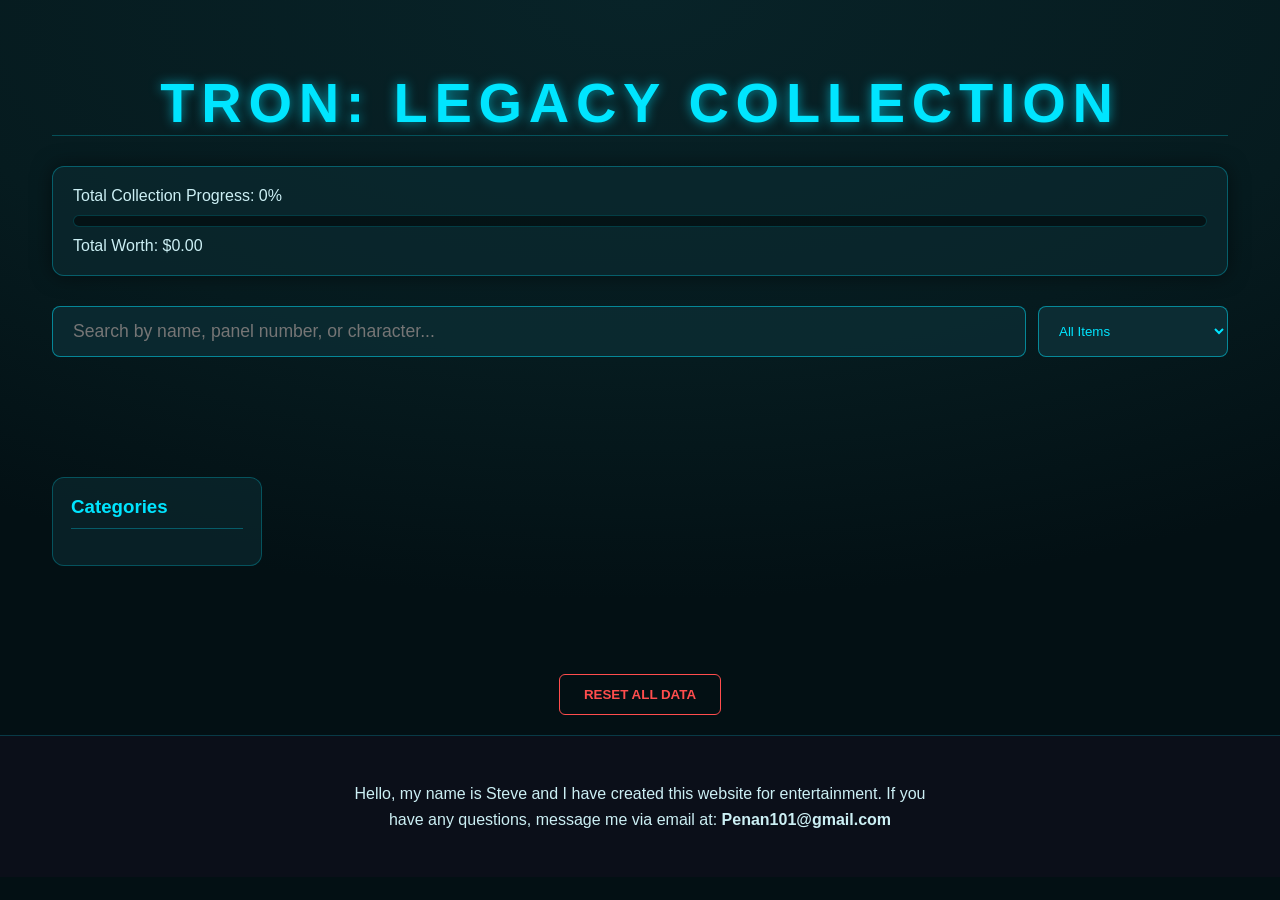
==== index.html @ 798d1ece "Add images folder" ====
<!DOCTYPE html>
<html lang="en">
<head>
  <meta charset="UTF-8" />
  <meta name="viewport" content="width=device-width, initial-scale=1"/>
  <title>TRON: Legacy Collection Tracker</title>
  <link rel="icon" type="image/x-icon" href="disc-logo.jpg">
  <link rel="stylesheet" href="Tron_website.css">
</head>
<body>

  <header class="wrap">
    <h1 class="title">TRON: LEGACY COLLECTION</h1>
    
    <div class="overall-progress-container">
      <div class="progress-label">Total Collection Progress: <span id="total-percent">0%</span></div>
      <div class="progress-bar-bg">
        <div id="progress-bar-fill" class="progress-bar-fill"></div>
      </div>
      <div class="worth-label">Total Worth: <span id="total-worth">$0.00</span></div>
    </div>

    <div class="search-container">
      <input type="text" id="collectionSearch" placeholder="Search by name, panel number, or character..." onkeyup="filterCollection()">
      <select id="statusFilter" onchange="filterCollection()">
        <option value="all">All Items</option>
        <option value="owned">✅ Owned Only</option>
        <option value="favorites">⭐ Favorites Only</option>
        <option value="wishlist">🎁 Wishlist Only</option>
      </select>
    </div>
  </header>

  <div class="main-container wrap">
    <nav class="sidebar">
      <h3>Categories</h3>
      <ul id="category-list"></ul>
    </nav>

    <main class="content">
      <div id="collection-grid" class="grid"></div>
    </main>
  </div>

  <button id="backToTop" class="back-to-top" title="Back to Top">↑</button>
  <button id="resetCollected" class="reset-btn">Reset All Data</button>

  <footer>
    <p>Hello, my name is Steve and I have created this website for entertainment. If you have any questions, message me via email at: <strong>Penan101@gmail.com</strong></p>
  </footer>

  <script src="Tron_website.js"></script>
</body>
</html>
---- Tron_website.css ----
:root {
  --bg: #061b1f;
  --panel: #0c2c33;
  --accent: #00e5ff;
  --text: #cceff4;
  --success: #39ff14;
  --danger: #ff4d4d;
}

* { 
  box-sizing: border-box; 
}

body {
  margin: 0;
  min-height: 100vh;
  background: radial-gradient(1200px 600px at 50% 0%, #082328 0%, var(--bg) 60%, #031014 100%);
  color: var(--text);
  font-family: "Segoe UI", sans-serif;
  scroll-behavior: smooth;
}

.wrap { 
  width: 95%; 
  max-width: 1400px; 
  margin: 0 auto; 
  padding: 32px 20px 48px; 
}

/* Header & Title */
.title {
  text-align: center;
  letter-spacing: 0.12em;
  text-transform: uppercase;
  font-size: clamp(28px, 6vw, 56px);
  color: var(--accent);
  text-shadow: 0 0 12px rgba(0, 229, 255, 0.6);
  border-bottom: 1px solid rgba(0, 229, 255, 0.25);
  animation: blink 3s infinite;
  margin-bottom: 30px;
}

@keyframes blink { 
  0%, 100% { opacity: 1; } 
  50% { opacity: 0.4; } 
}

/* Progress Bar */
.overall-progress-container {
  background: rgba(12, 44, 51, 0.6);
  border: 1px solid rgba(0, 229, 255, 0.3);
  border-radius: 12px;
  padding: 20px;
  margin-bottom: 30px;
  box-shadow: 0 0 20px rgba(0, 0, 0, 0.5);
}

.progress-bar-bg {
  width: 100%; 
  height: 12px;
  background: rgba(0, 0, 0, 0.5);
  border-radius: 6px;
  overflow: hidden;
  border: 1px solid rgba(0, 229, 255, 0.2);
  margin: 10px 0;
}

.progress-bar-fill {
  width: 0%; 
  height: 100%;
  background: linear-gradient(90deg, #0072ff, var(--accent));
  box-shadow: 0 0 15px var(--accent);
  transition: width 0.8s ease;
}

/* Search Bar */
.search-container {
  display: flex;
  gap: 12px;
  margin: 30px 0 40px;
  width: 100%;
}

.search-container input {
  flex: 1;
  padding: 14px 20px;
  background: rgba(12, 44, 51, 0.85);
  border: 1px solid rgba(0, 229, 255, 0.5);
  border-radius: 8px;
  color: var(--text);
  font-size: 1.1rem;
}

.search-container input:focus {
  outline: none;
  border-color: var(--accent);
  box-shadow: 0 0 15px rgba(0, 229, 255, 0.4);
}

.search-container select {
  padding: 14px 16px;
  background: #0c2c33;
  border: 1px solid rgba(0, 229, 255, 0.5);
  color: var(--accent);
  border-radius: 8px;
  cursor: pointer;
  min-width: 190px;
}

/* Main Layout */
.main-container {
  display: flex;
  gap: 25px;
}

.sidebar {
  width: 210px;
  flex-shrink: 0;
  background: rgba(12, 44, 51, 0.6);
  border: 1px solid rgba(0, 229, 255, 0.25);
  border-radius: 12px;
  padding: 18px;
  height: fit-content;
  position: sticky;
  top: 20px;
  align-self: start;
}

.sidebar h3 {
  margin-top: 0;
  color: var(--accent);
  border-bottom: 1px solid rgba(0, 229, 255, 0.3);
  padding-bottom: 10px;
}

.sidebar ul {
  list-style: none;
  padding: 0;
  margin: 0;
}

.sidebar li {
  padding: 10px 12px;
  margin: 4px 0;
  border-radius: 6px;
  cursor: pointer;
  transition: all 0.2s;
}

.sidebar li:hover,
.sidebar li.active {
  background: var(--accent);
  color: #000;
  font-weight: bold;
  box-shadow: 0 0 10px var(--accent);
}

.content {
  flex: 1;
}

/* Grid & Cards */
.grid { 
  display: grid; 
  grid-template-columns: repeat(auto-fill, minmax(280px, 1fr)); 
  gap: 20px; 
}

.card {
  background: var(--panel);
  border: 1px solid rgba(0, 229, 255, 0.28);
  border-radius: 12px;
  overflow: hidden;
  transition: transform 0.2s, border-color 0.3s;
  display: flex; 
  flex-direction: column; 
  align-items: center;
  padding-bottom: 15px;
}

.card:hover {
  transform: translateY(-5px);
  border-color: var(--accent);
}

.card.is-collected {
  border-color: var(--success);
  box-shadow: inset 0 0 15px rgba(57, 255, 20, 0.1), 0 0 10px rgba(57, 255, 20, 0.2);
}

/* Image Container Context */
.image-container {
  position: relative;
  width: 100%;
}

.card img { 
  width: 100%; 
  aspect-ratio: 16/9; 
  object-fit: cover; 
  cursor: pointer; 
}

.panel-title {
  margin: 15px 0 5px;
  font-weight: bold;
  text-align: center;
  padding: 0 10px;
}

.panel-title.collected::after {
  content: " ✔"; 
  color: var(--success); 
}

/* Favorites Star Layout Placement */
.fav-star {
  position: absolute;
  top: 10px;
  right: 10px;
  font-size: 24px;
  color: rgba(255, 255, 255, 0.3);
  cursor: pointer;
  text-shadow: 0 0 5px rgba(0, 0, 0, 0.8);
  transition: all 0.2s ease;
  z-index: 5;
  user-select: none;
}

.fav-star:hover {
  transform: scale(1.2);
  color: #ffdf00;
}

.fav-star.is-favorite {
  color: #ffdf00;
  text-shadow: 0 0 8px #ffdf00, 0 0 15px rgba(255, 223, 0, 0.6);
}

/* Wishlist Icon Layout Placement */
.wish-icon {
  position: absolute;
  top: 10px;
  left: 10px;
  font-size: 22px;
  color: rgba(255, 255, 255, 0.3);
  cursor: pointer;
  text-shadow: 0 0 5px rgba(0, 0, 0, 0.8);
  transition: all 0.2s ease;
  z-index: 5;
  user-select: none;
}

.wish-icon:hover {
  transform: scale(1.2);
  color: var(--accent);
}

.wish-icon.is-wishlist {
  color: var(--accent);
  text-shadow: 0 0 8px var(--accent), 0 0 15px rgba(0, 229, 255, 0.6);
}

/* Inside Card Dynamic Input Form Groupings */
.card-controls {
  display: flex;
  flex-direction: column;
  width: 85%;
  gap: 8px;
  margin-top: 8px;
}

.source-select, .grading-select, .price-input {
  width: 100%;
  padding: 8px;
  border-radius: 4px;
  font-size: 14px;
  background: #052126; 
  color: var(--accent);
  border: 1px solid rgba(0, 229, 255, 0.3);
  outline: none;
  transition: all 0.3s ease;
}

.price-input {
  background: #000;
  color: #fff;
}

.source-select:focus, .grading-select:focus, .price-input:focus {
  border-color: var(--accent);
  box-shadow: 0 0 8px rgba(0, 229, 255, 0.4);
}

.grading-select option {
  background-color: #0c2c33;
  color: #fff;
}

/* Back To Top Layout Container Rules */
.back-to-top {
  position: fixed;
  top: 50%;
  right: 30px;
  transform: translateY(-50%);
  width: 55px;
  height: 55px;
  background: var(--accent);
  color: #000;
  border: none;
  border-radius: 50%;
  font-size: 28px;
  font-weight: bold;
  cursor: pointer;
  box-shadow: 0 0 20px rgba(0, 229, 255, 0.6);
  opacity: 0;
  visibility: hidden;
  z-index: 1000;
  display: flex;
  align-items: center;
  justify-content: center;
  transition: right 0.4s ease, opacity 0.3s ease, visibility 0.3s ease, transform 0.2s ease;
}

.back-to-top.show {
  opacity: 1;
  visibility: visible;
}

.back-to-top:hover {
  background: #00f0ff;
  transform: translateY(-50%) scale(1.1);
  box-shadow: 0 0 25px rgba(0, 229, 255, 0.8);
}

/* Global Reset Controls Trigger */
.reset-btn {
  display: block; 
  margin: 60px auto 20px; 
  padding: 12px 24px;
  color: var(--danger); 
  border: 1px solid var(--danger); 
  background: transparent; 
  cursor: pointer;
  border-radius: 6px;
  text-transform: uppercase;
  font-weight: bold;
}

.reset-btn:hover {
  background: var(--danger);
  color: #fff;
  box-shadow: 0 0 15px var(--danger);
}

/* Footer Wrapper Alignment Rules */
footer {
  width: 100%;
  padding: 40px 20px;
  background-color: #0b0f19;
  border-top: 1px solid rgba(0, 229, 255, 0.2);
  display: flex;
  flex-direction: column;
  align-items: center;
  justify-content: center;
  text-align: center;
}

footer p {
  margin: 5px 0;
  max-width: 600px;
  line-height: 1.6;
}

/* Media Breakpoint Adaptation Configuration Rules */
@media (max-width: 900px) {
  .main-container { 
    flex-direction: column; 
  }
  .sidebar { 
    width: 100%; 
    position: static; 
  }
  
  .back-to-top {
    top: auto;
    bottom: 20px;
    right: -70px;
    width: 44px;
    height: 44px;
    font-size: 20px;
    transform: none;
  }

  .back-to-top.show {
    right: 20px;
    transform: none;
  }
  
  .back-to-top:hover {
    transform: scale(1.1);
  }
}
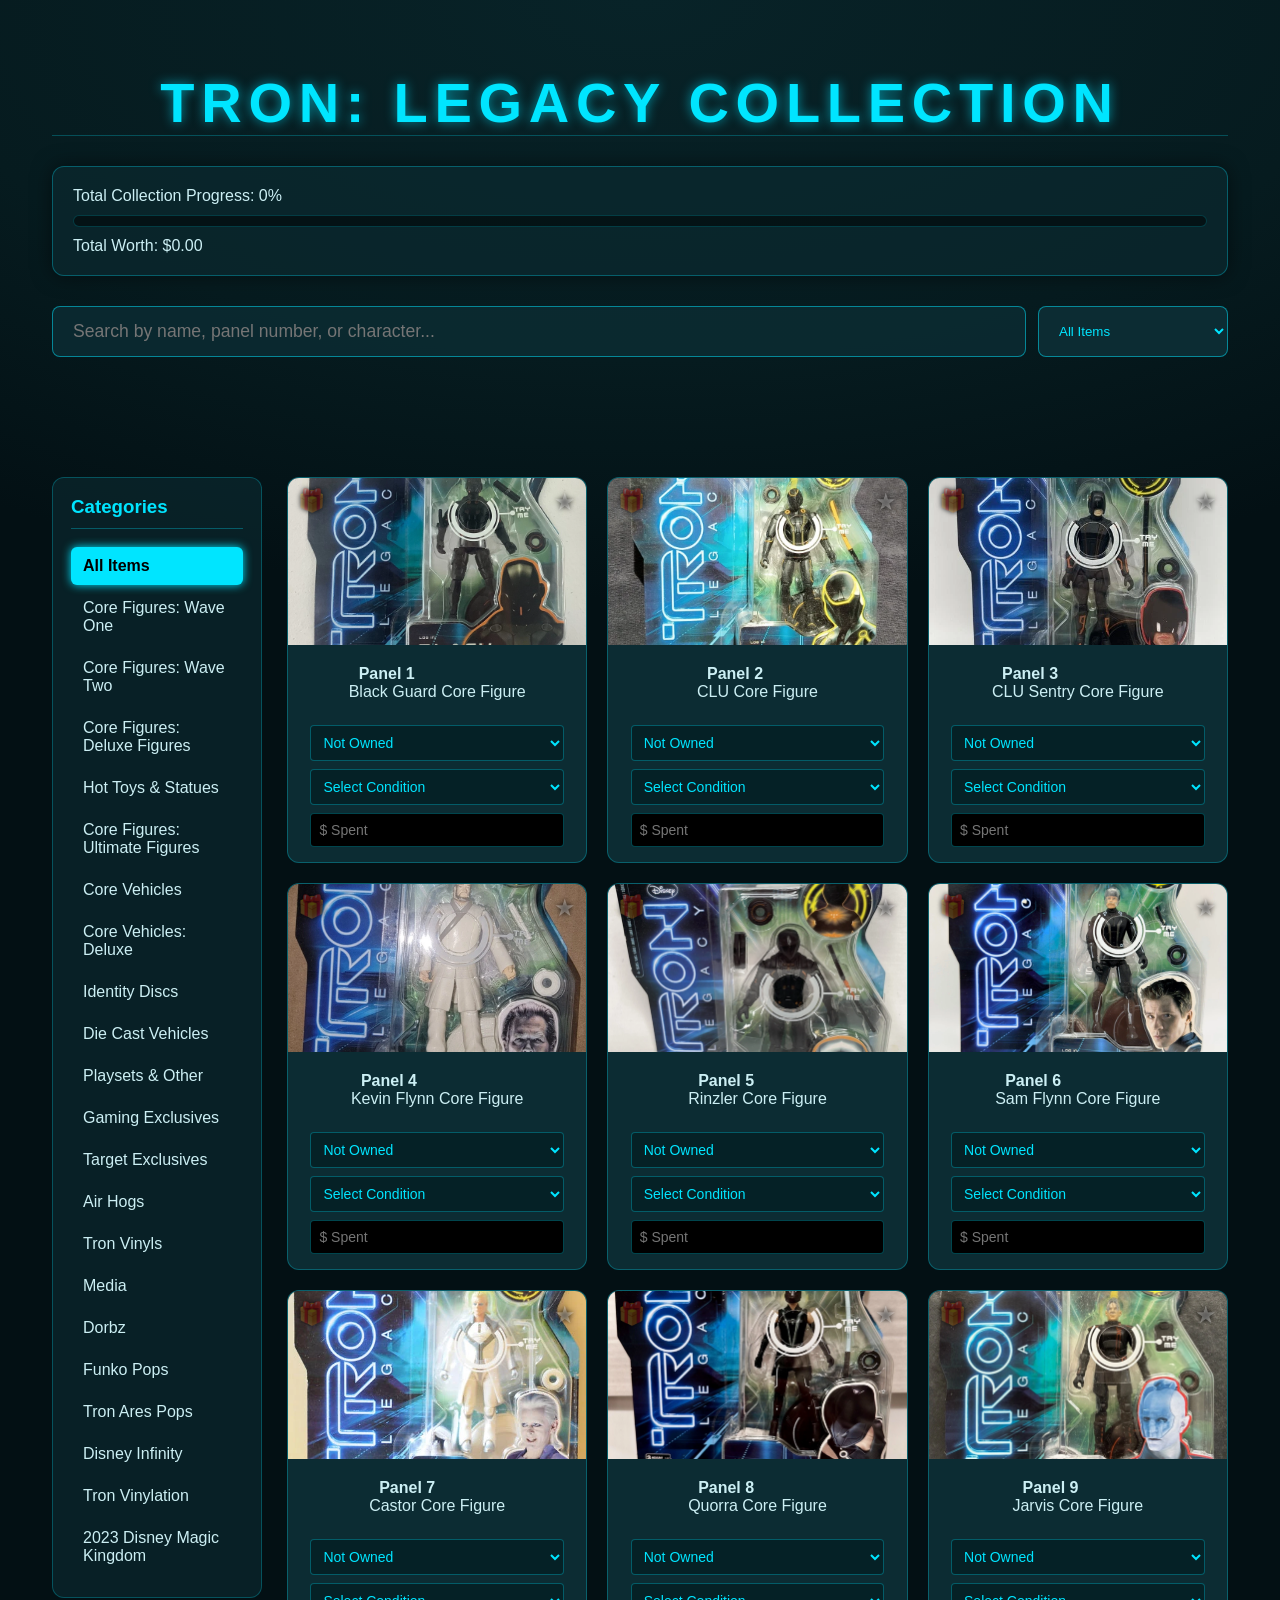
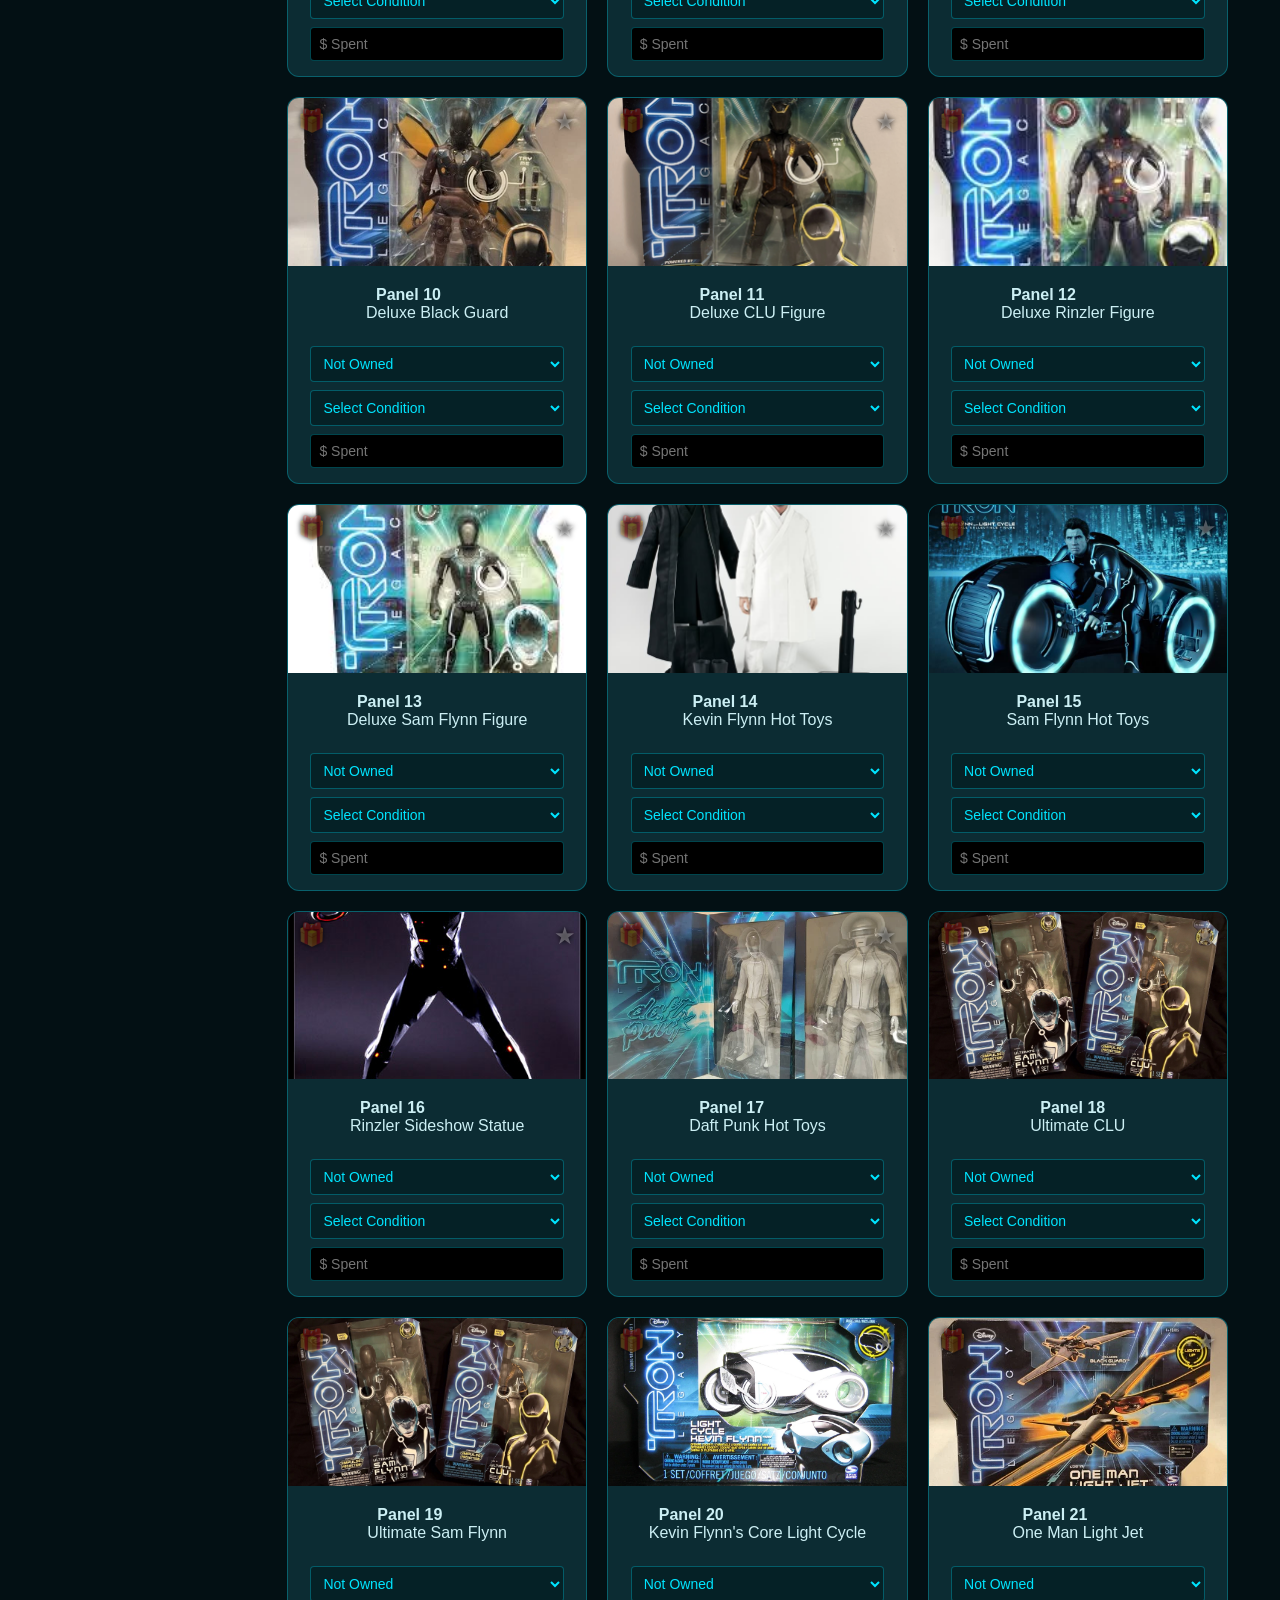
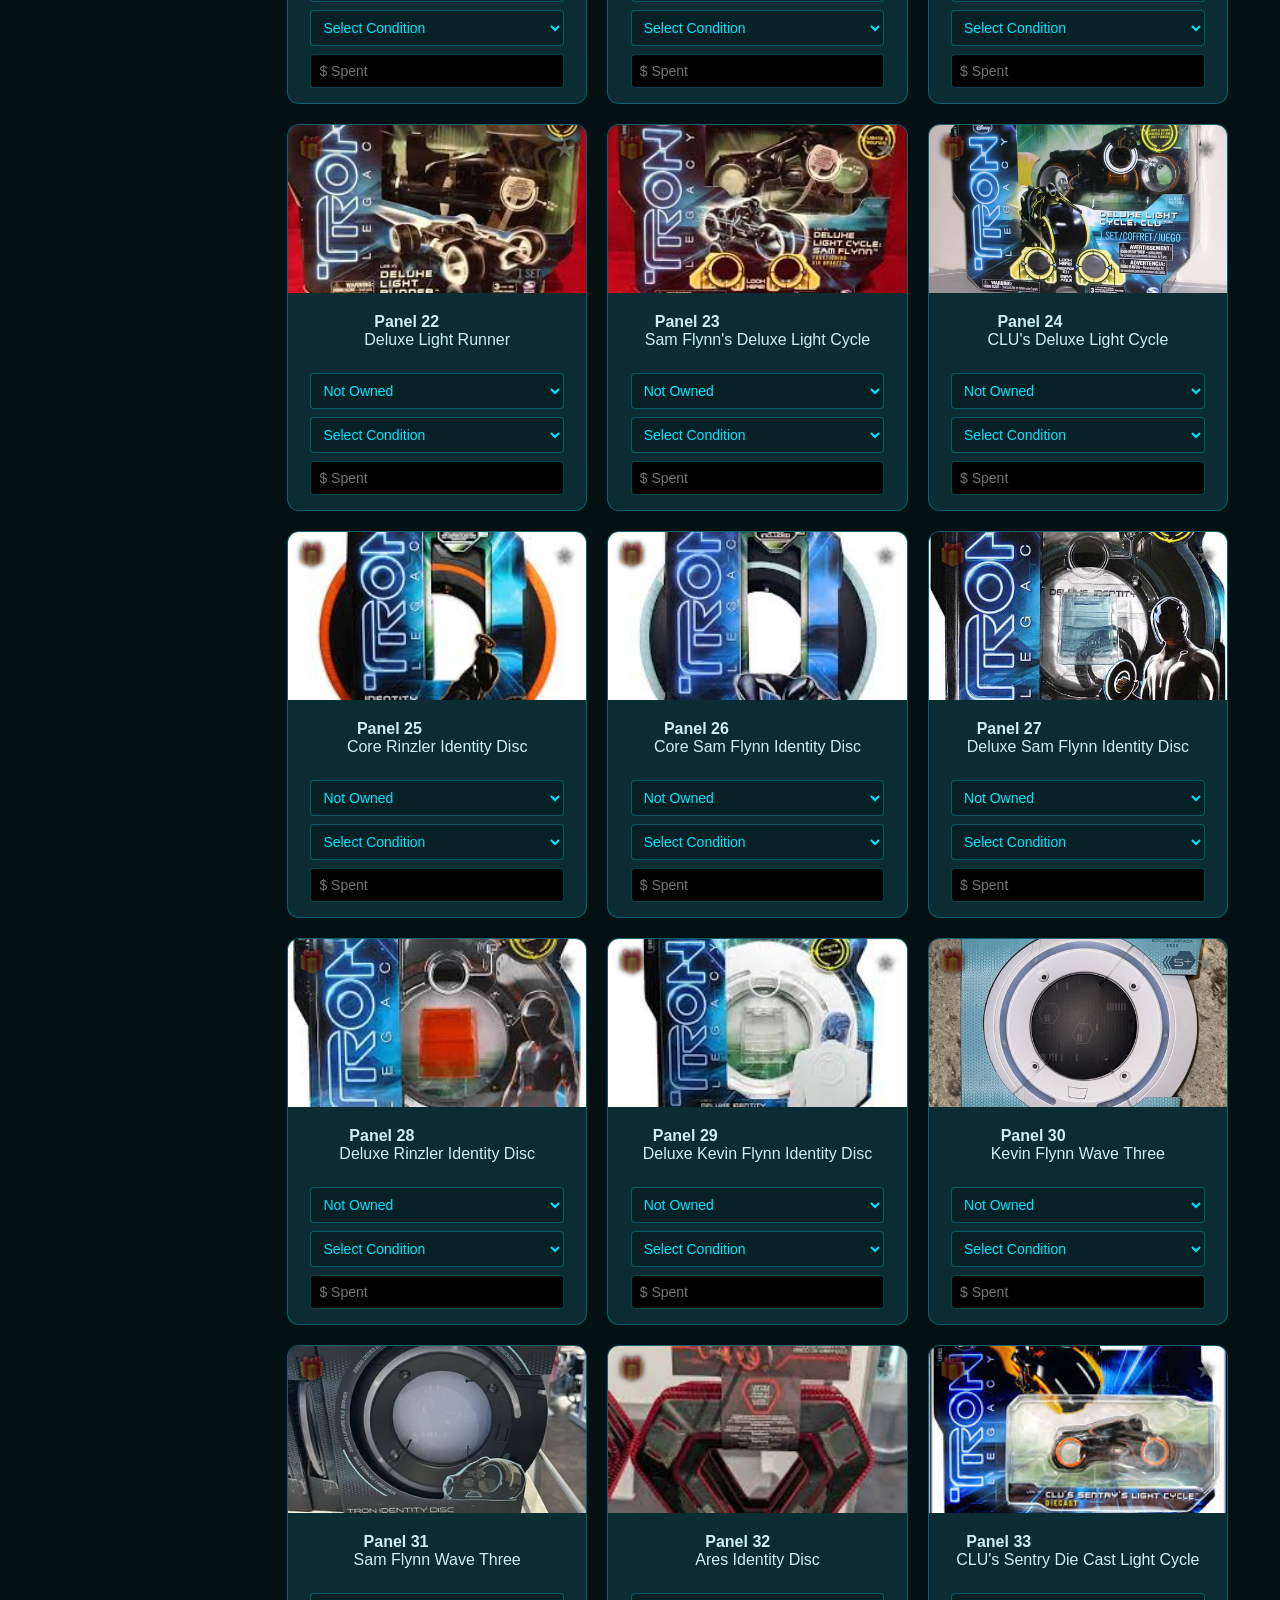
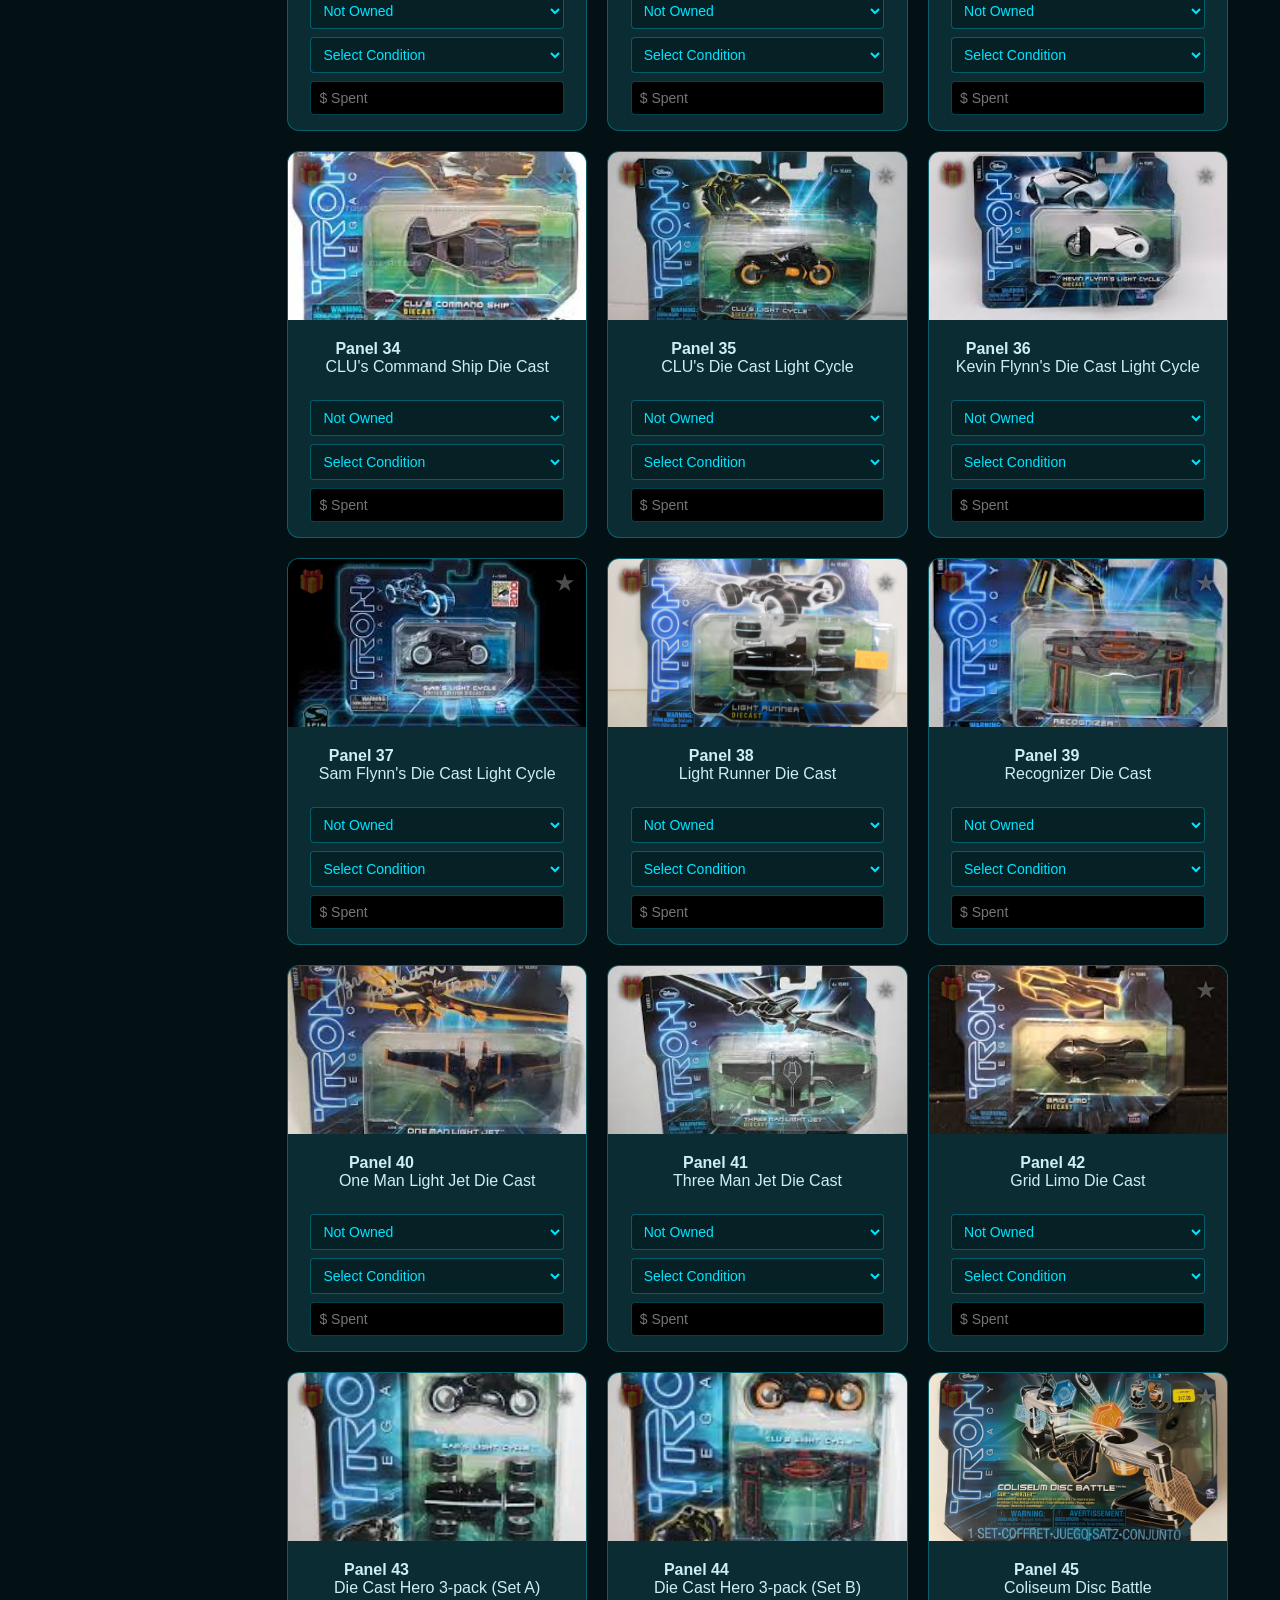
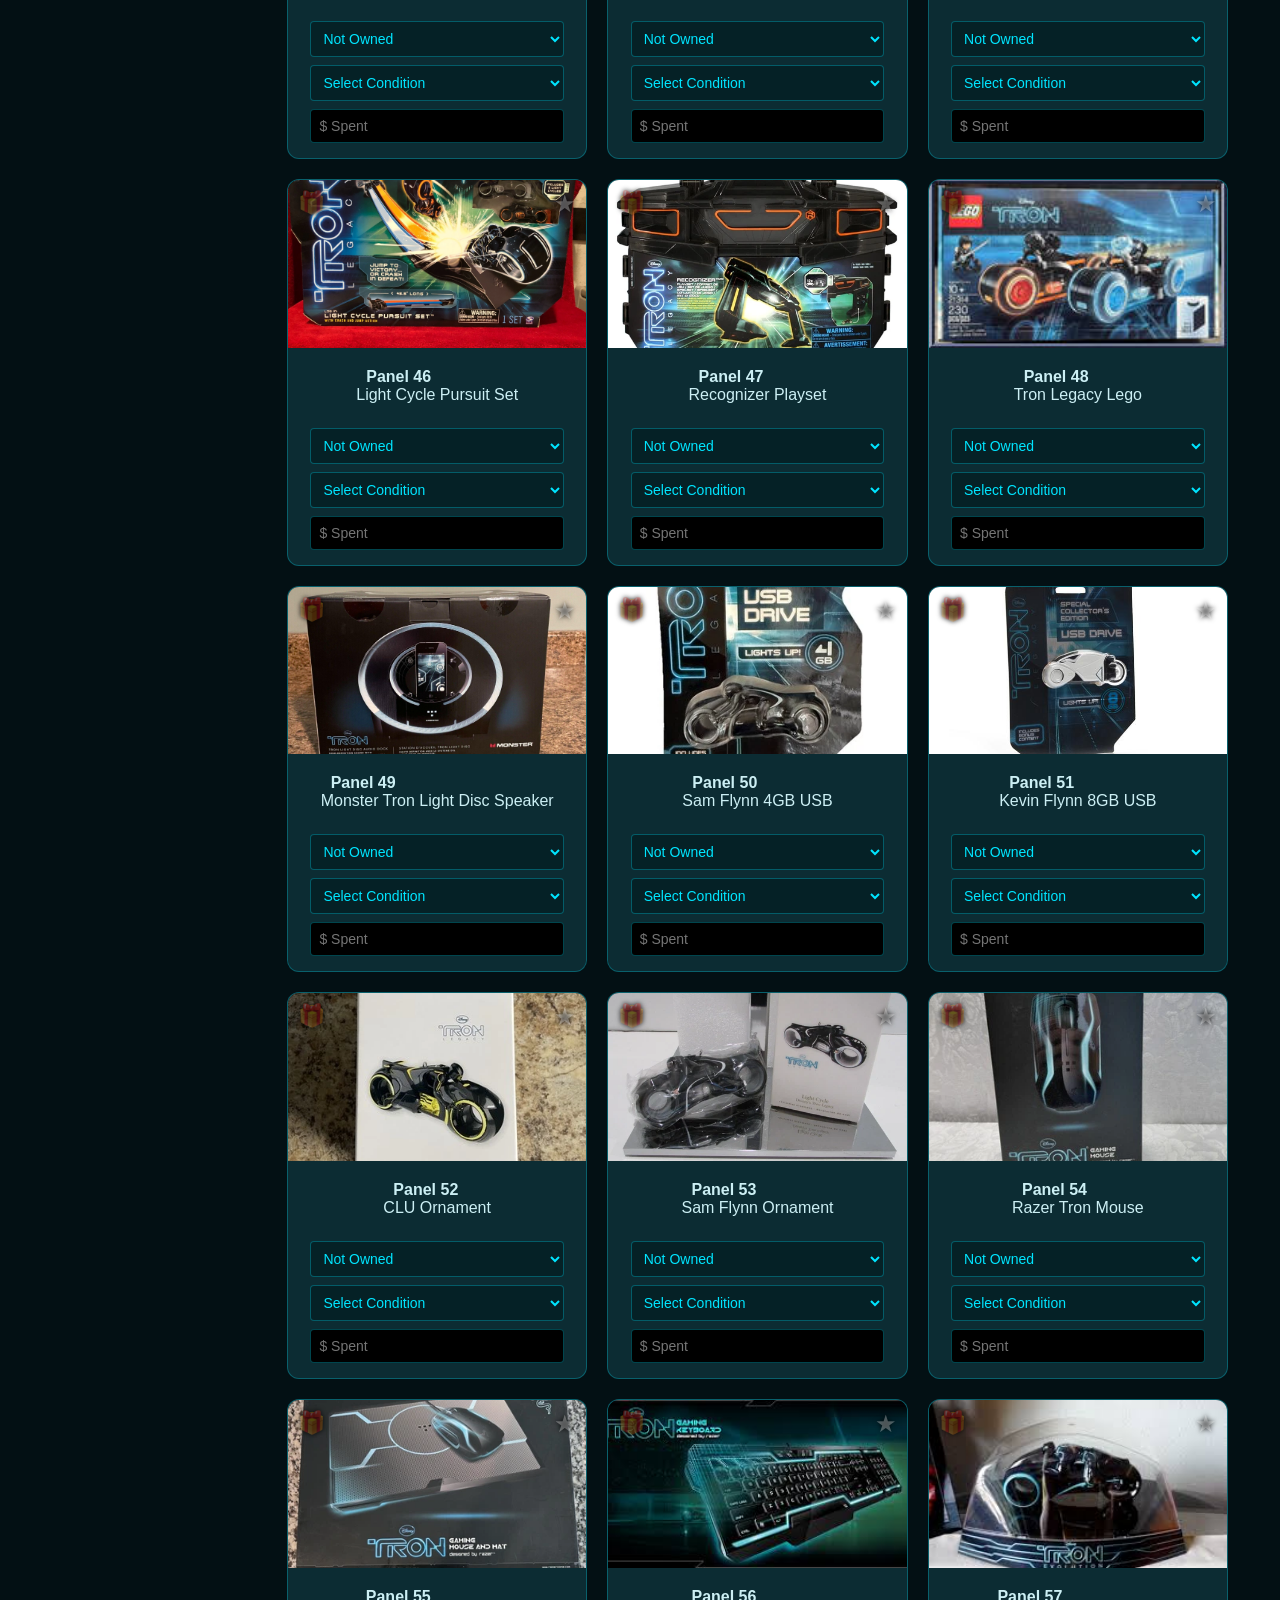
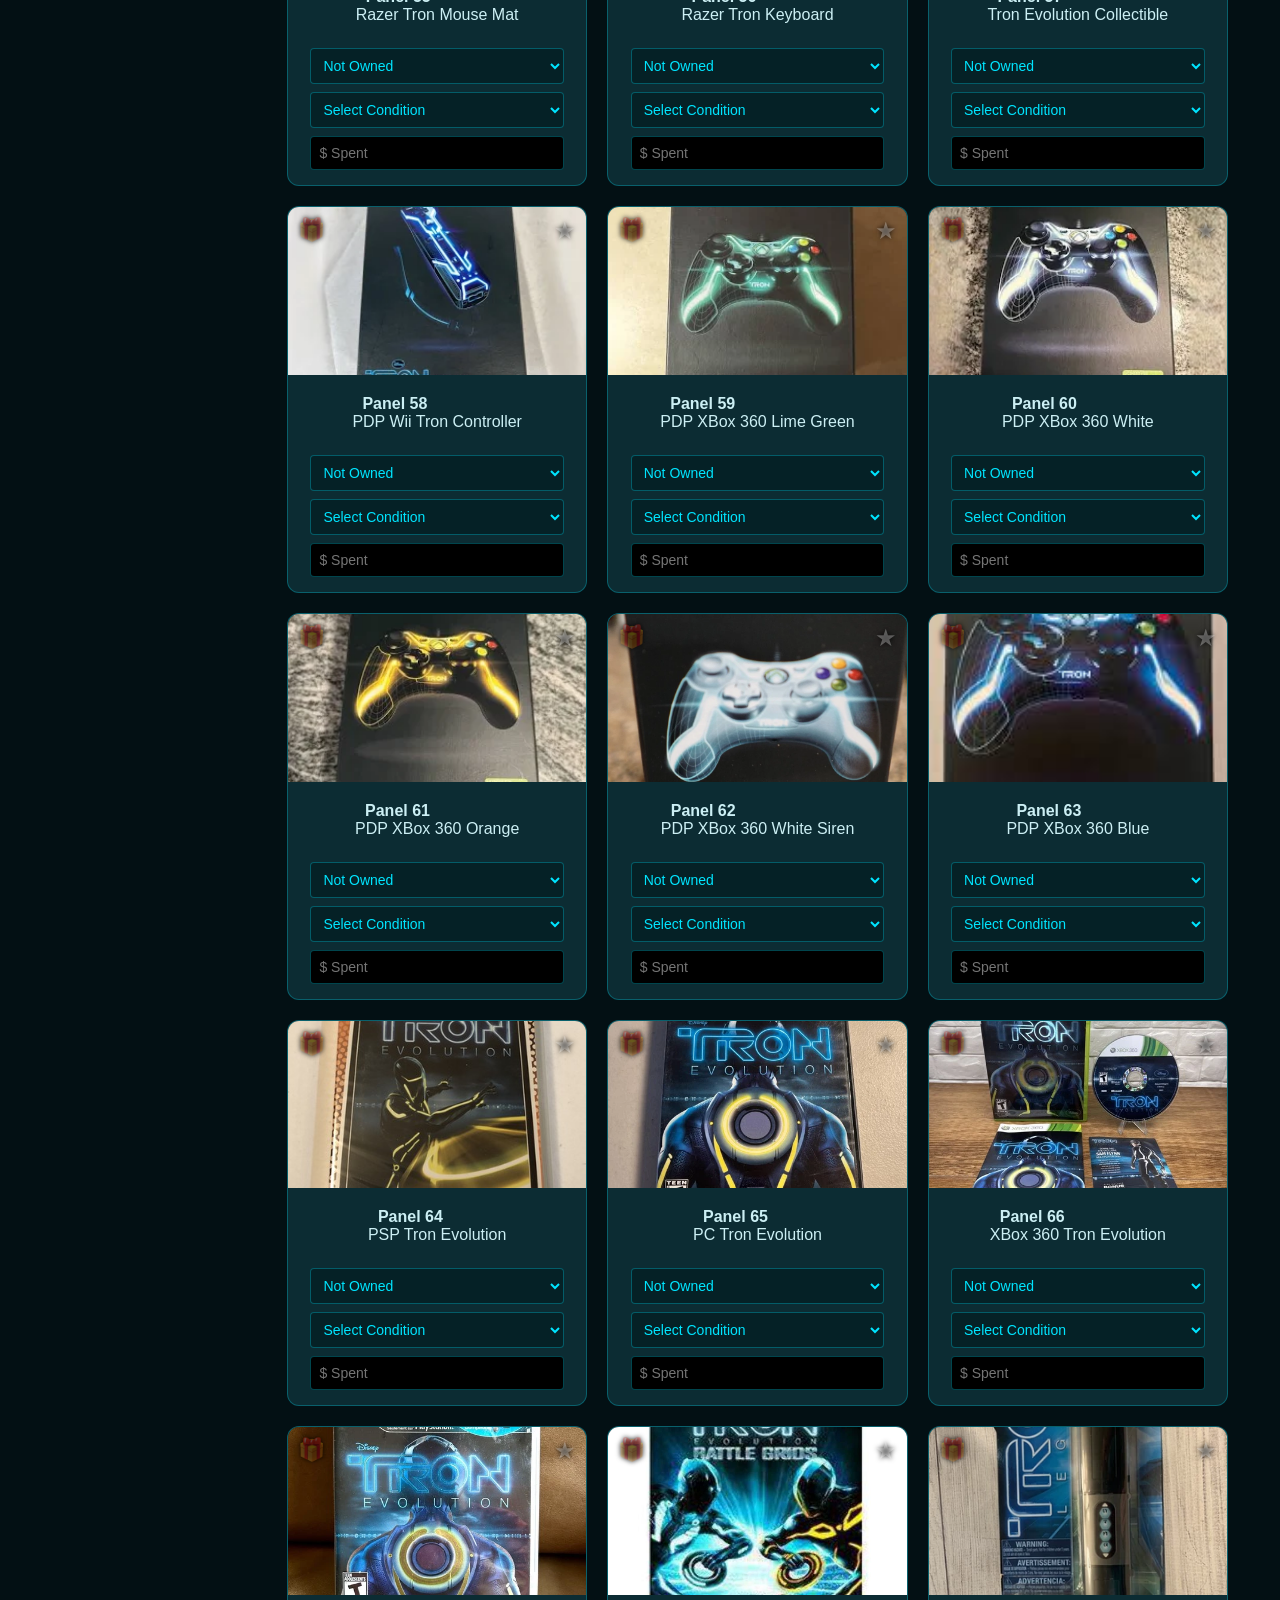
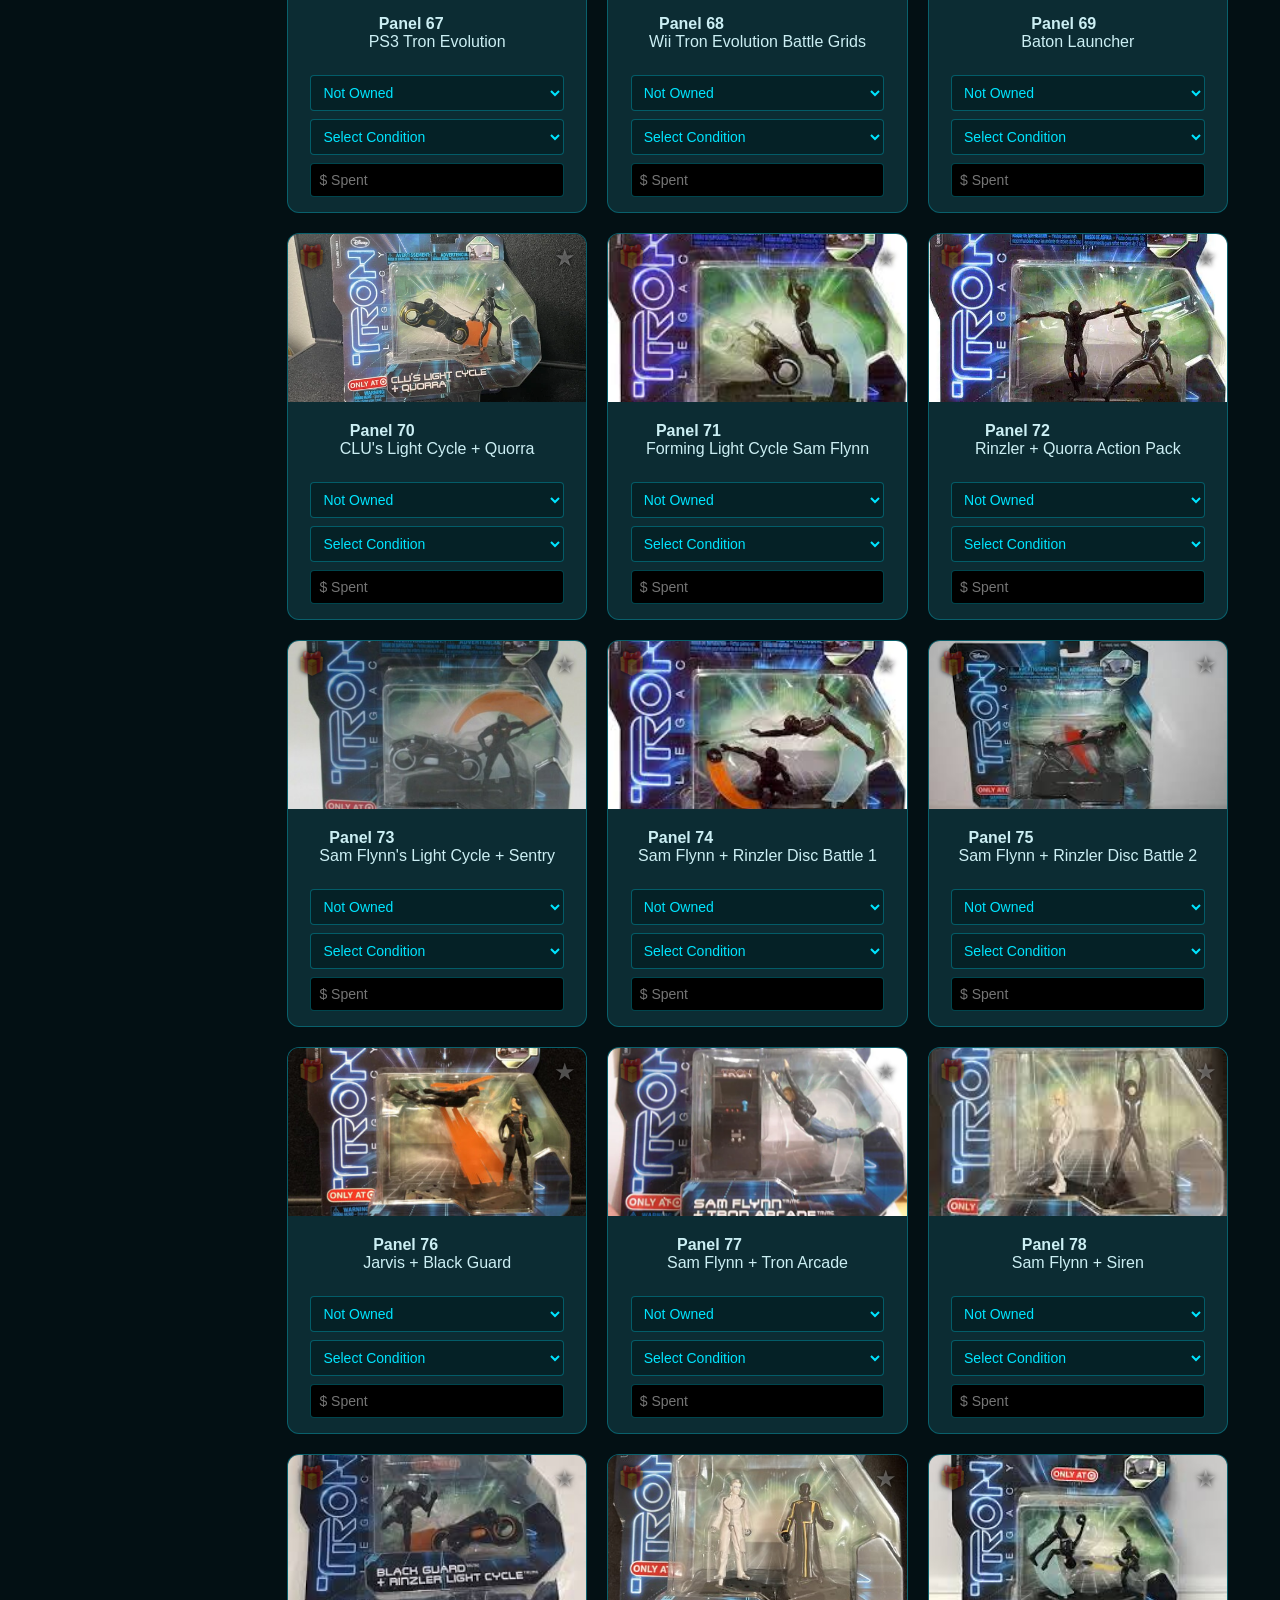
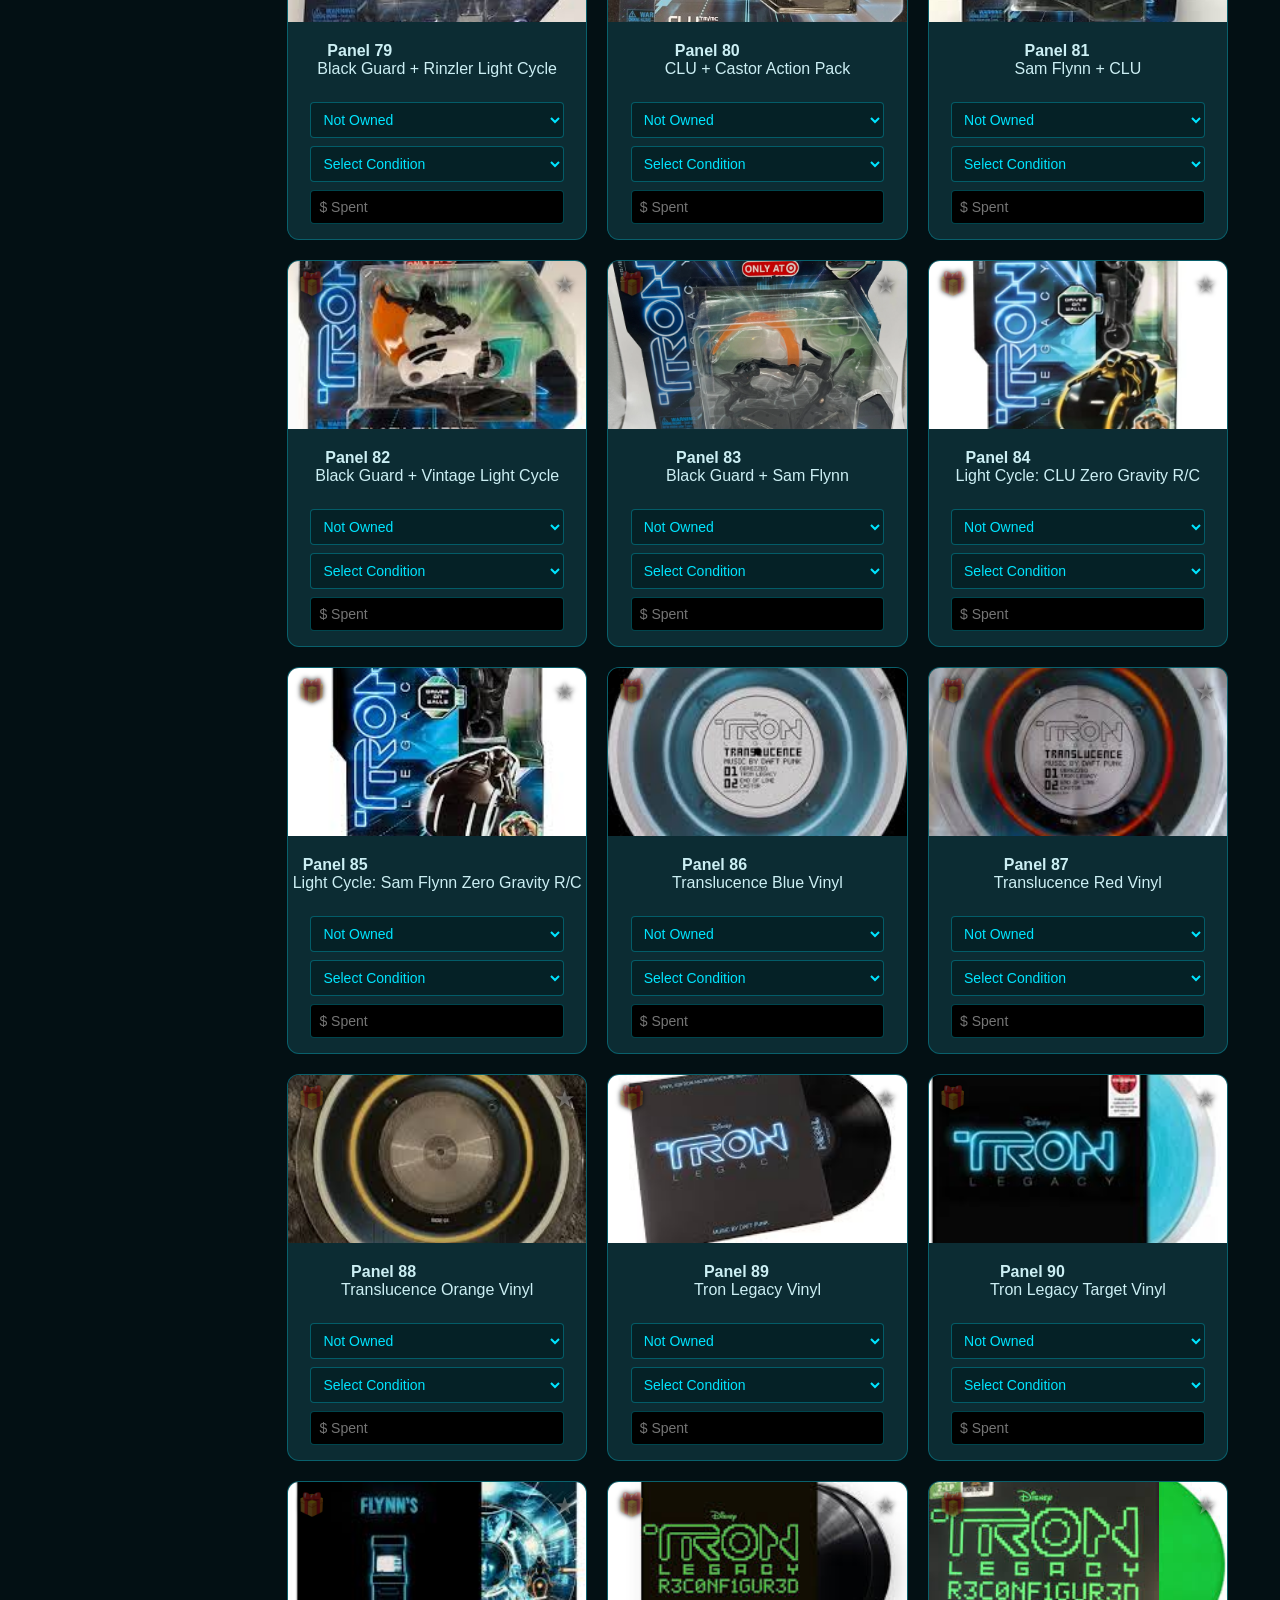
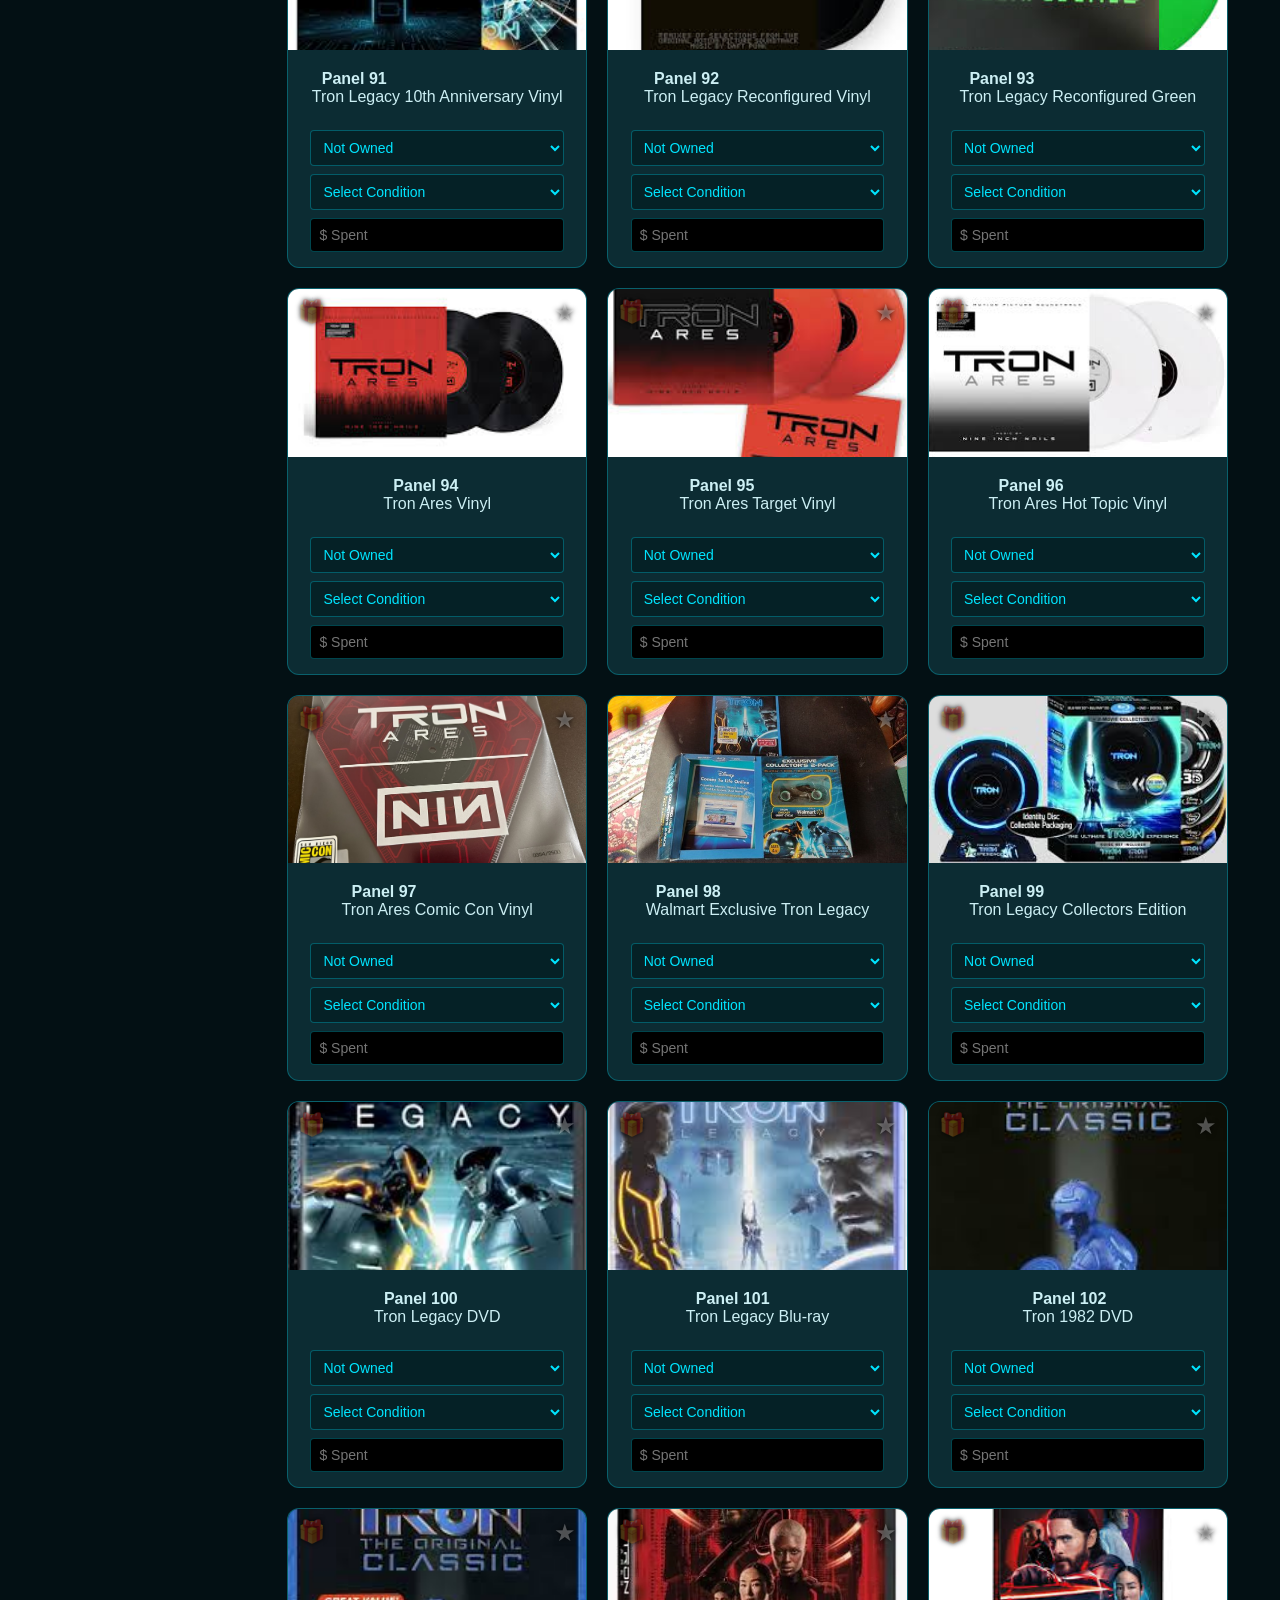
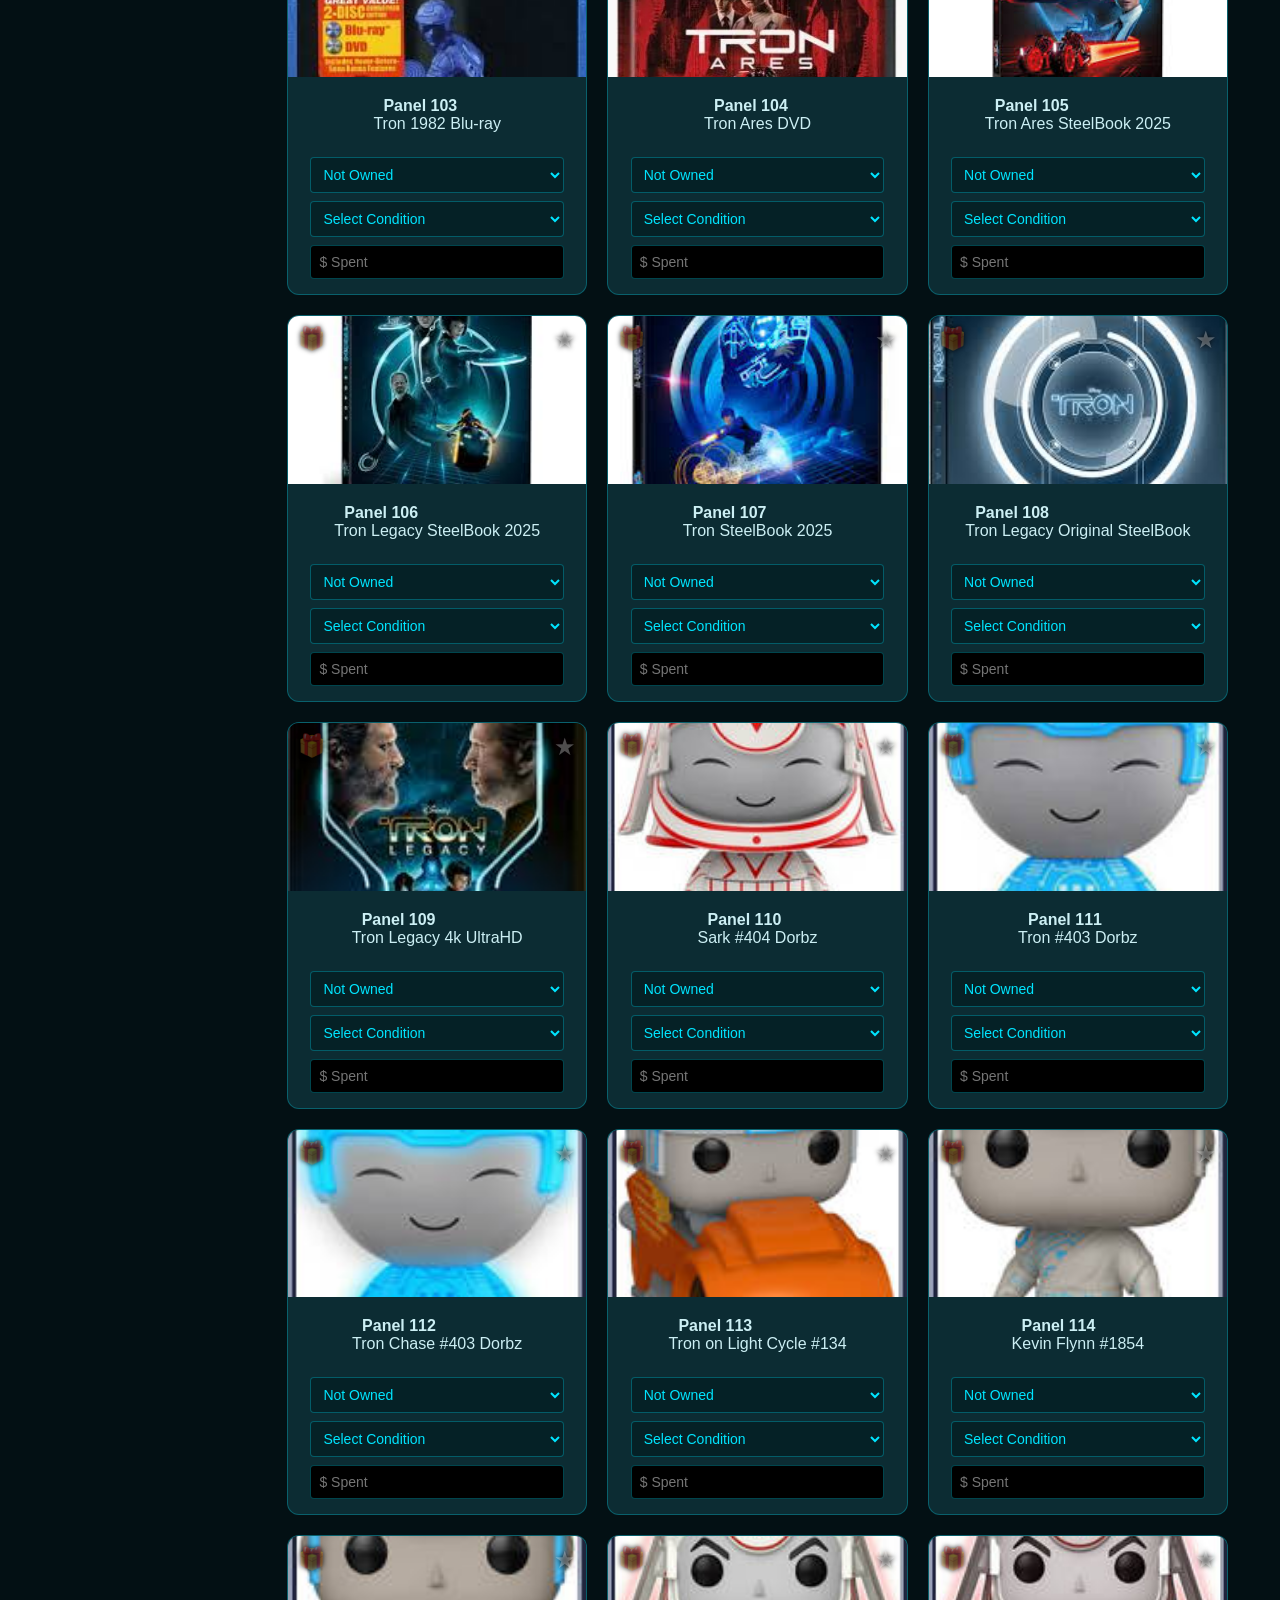
==== commit 16cb8f69: "Update index.html" ====
--- a/index.html
+++ b/index.html
@@ -49,6 +49,6 @@
     <p>Hello, my name is Steve and I have created this website for entertainment. If you have any questions, message me via email at: <strong>Penan101@gmail.com</strong></p>
   </footer>
 
-  <script src="Tron_website.js"></script>
+  <script src="tron_website.js"></script>
 </body>
-</html>+</html>
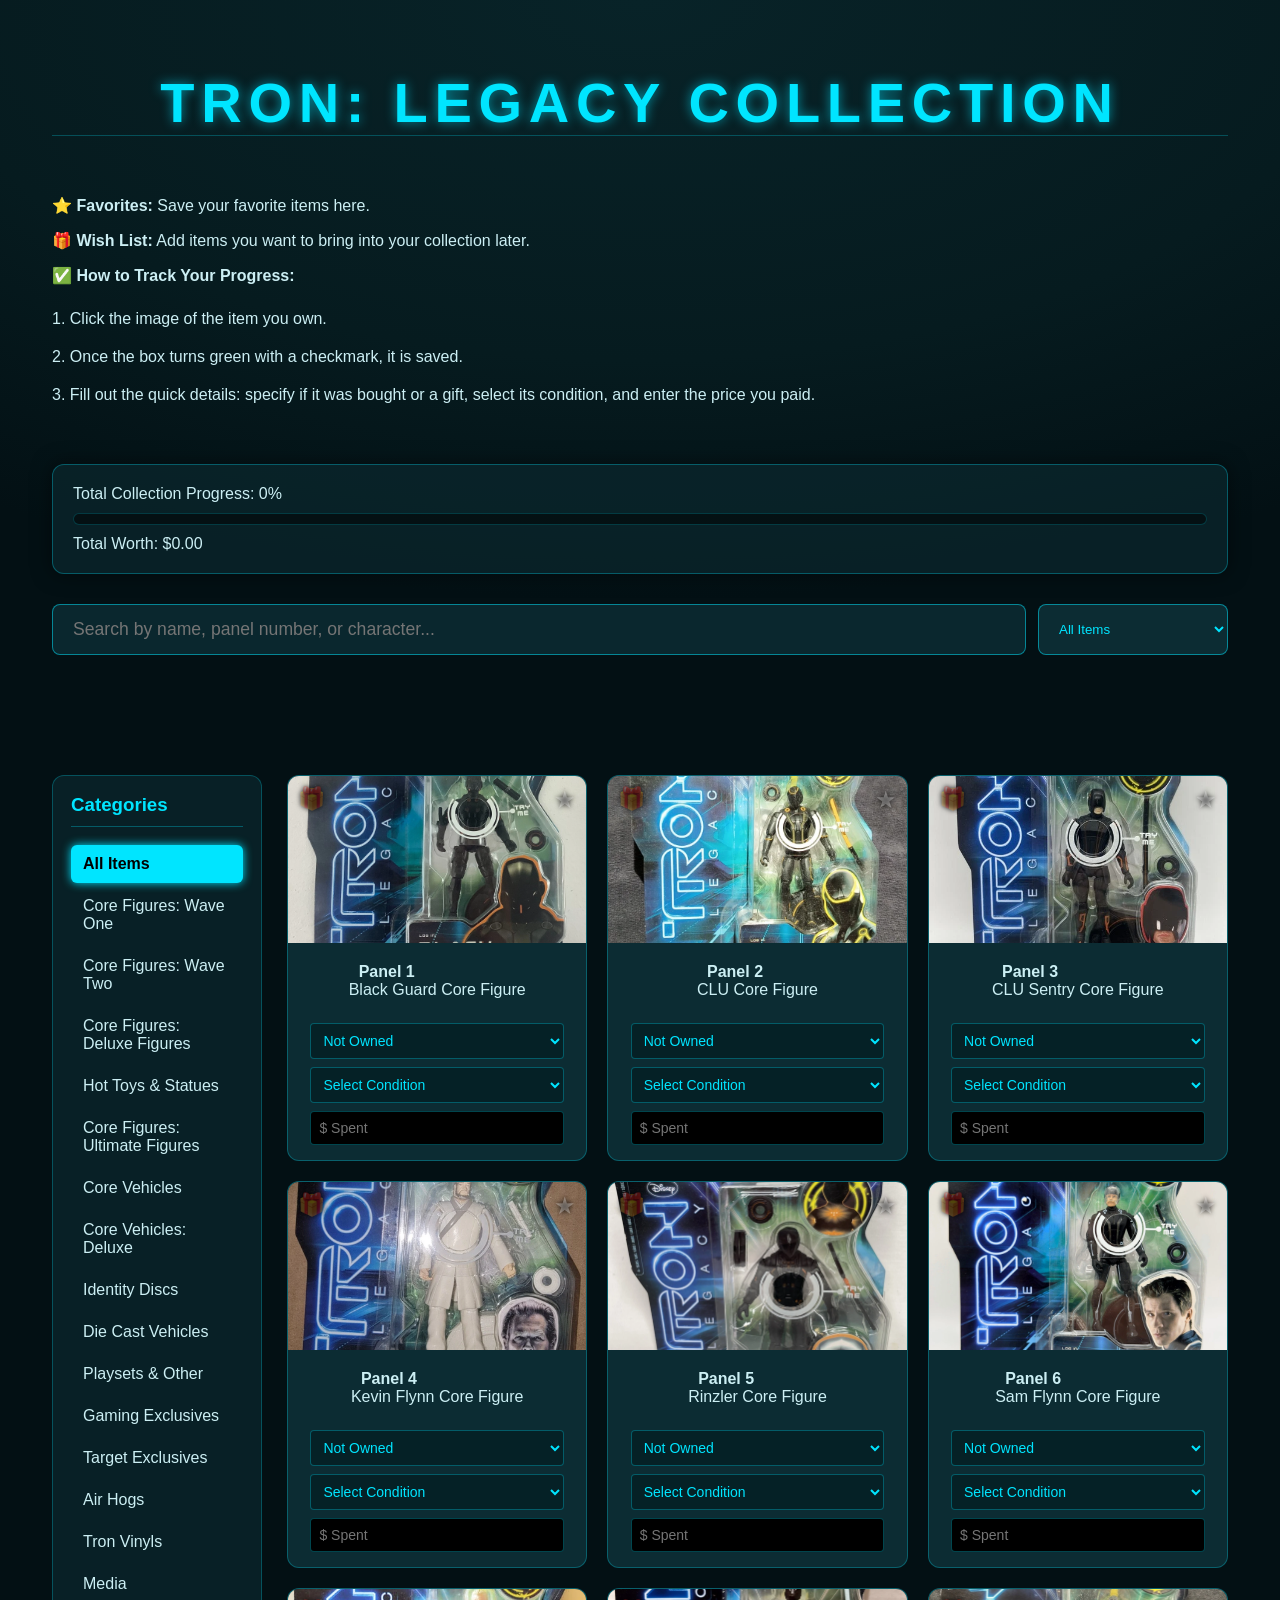
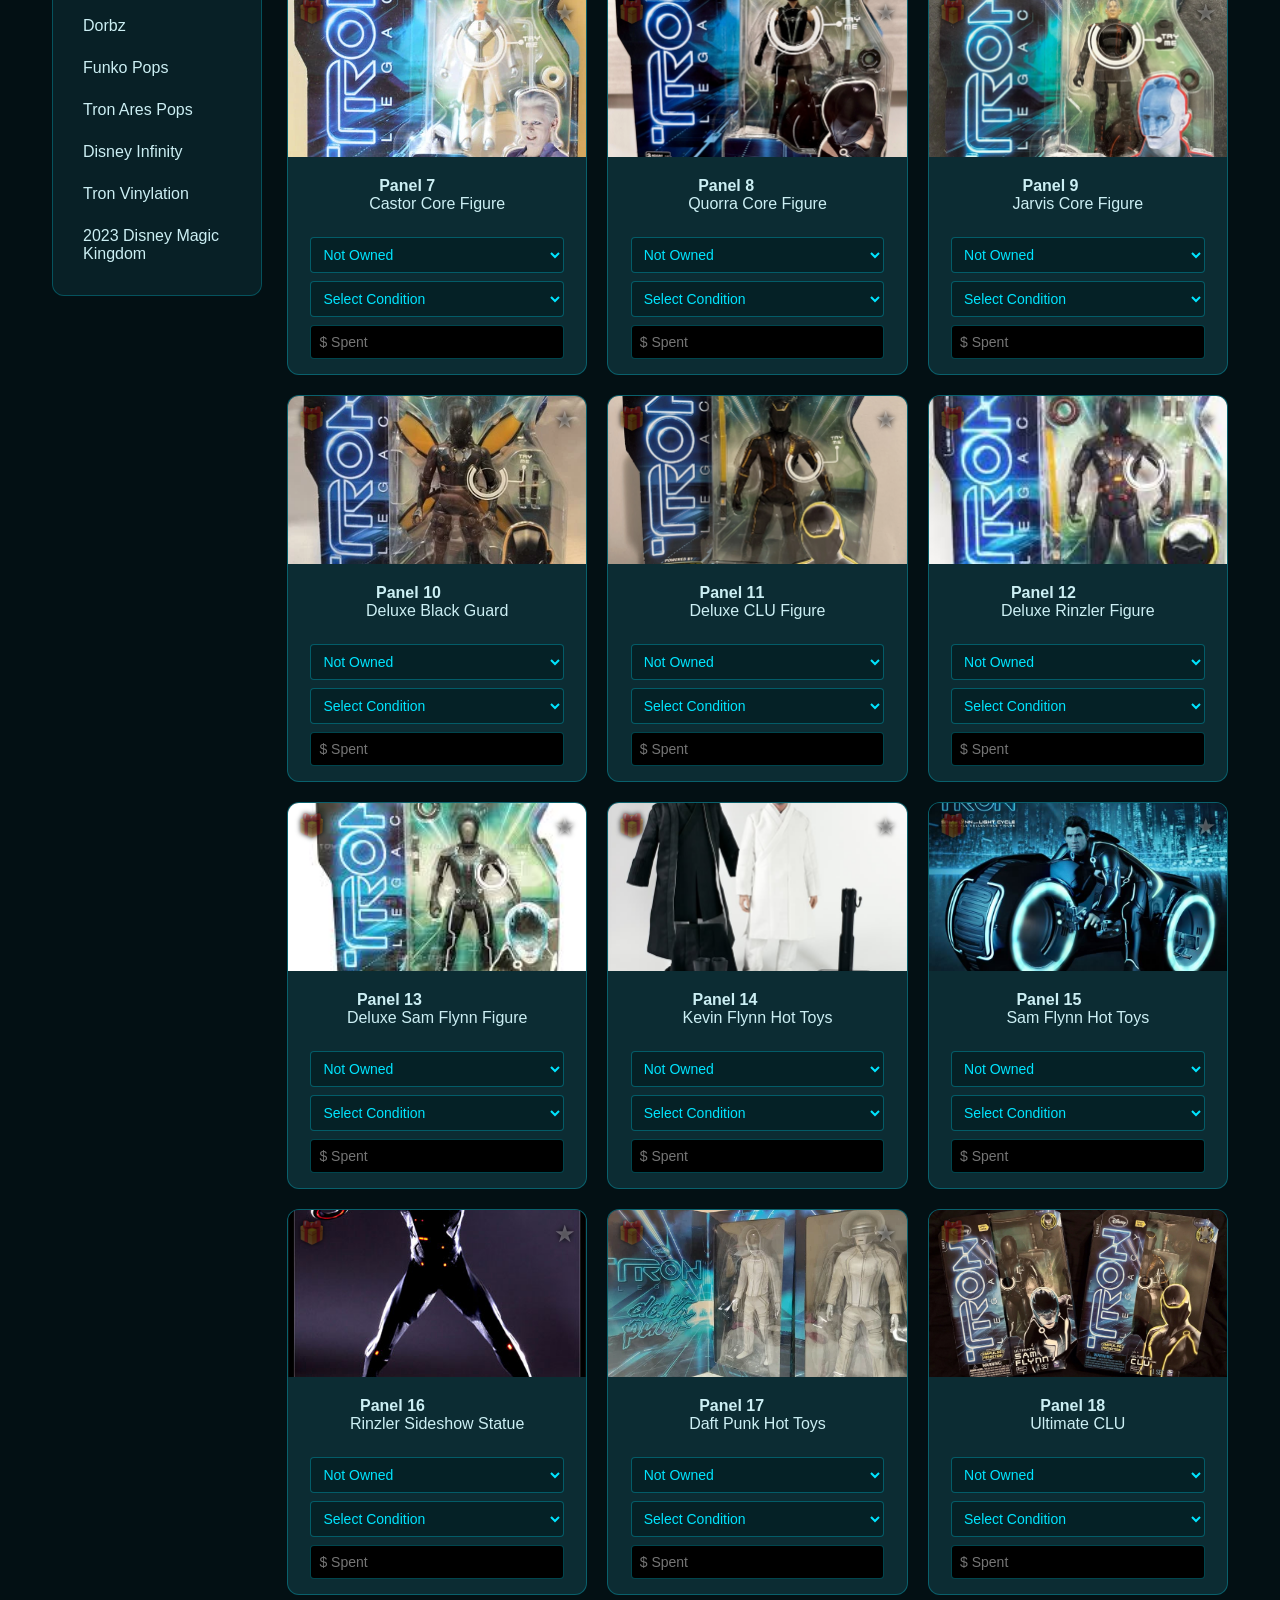
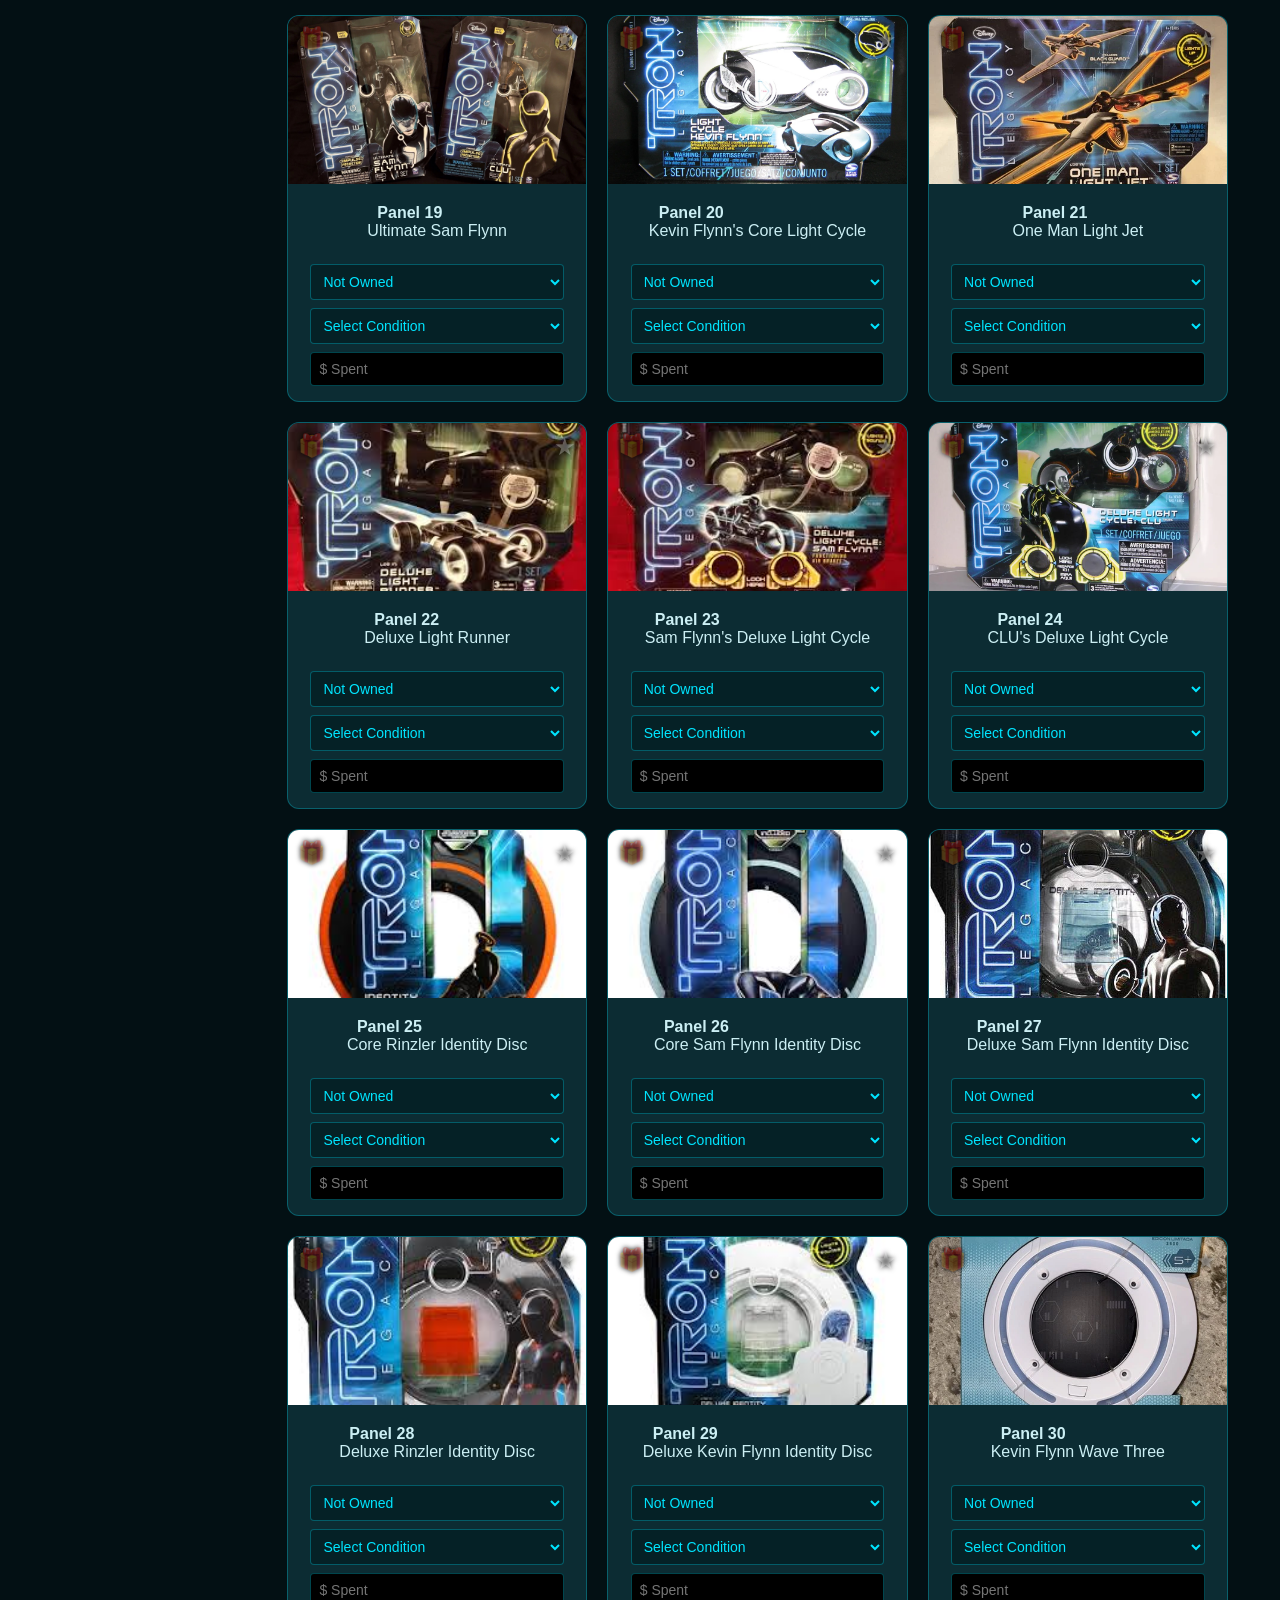
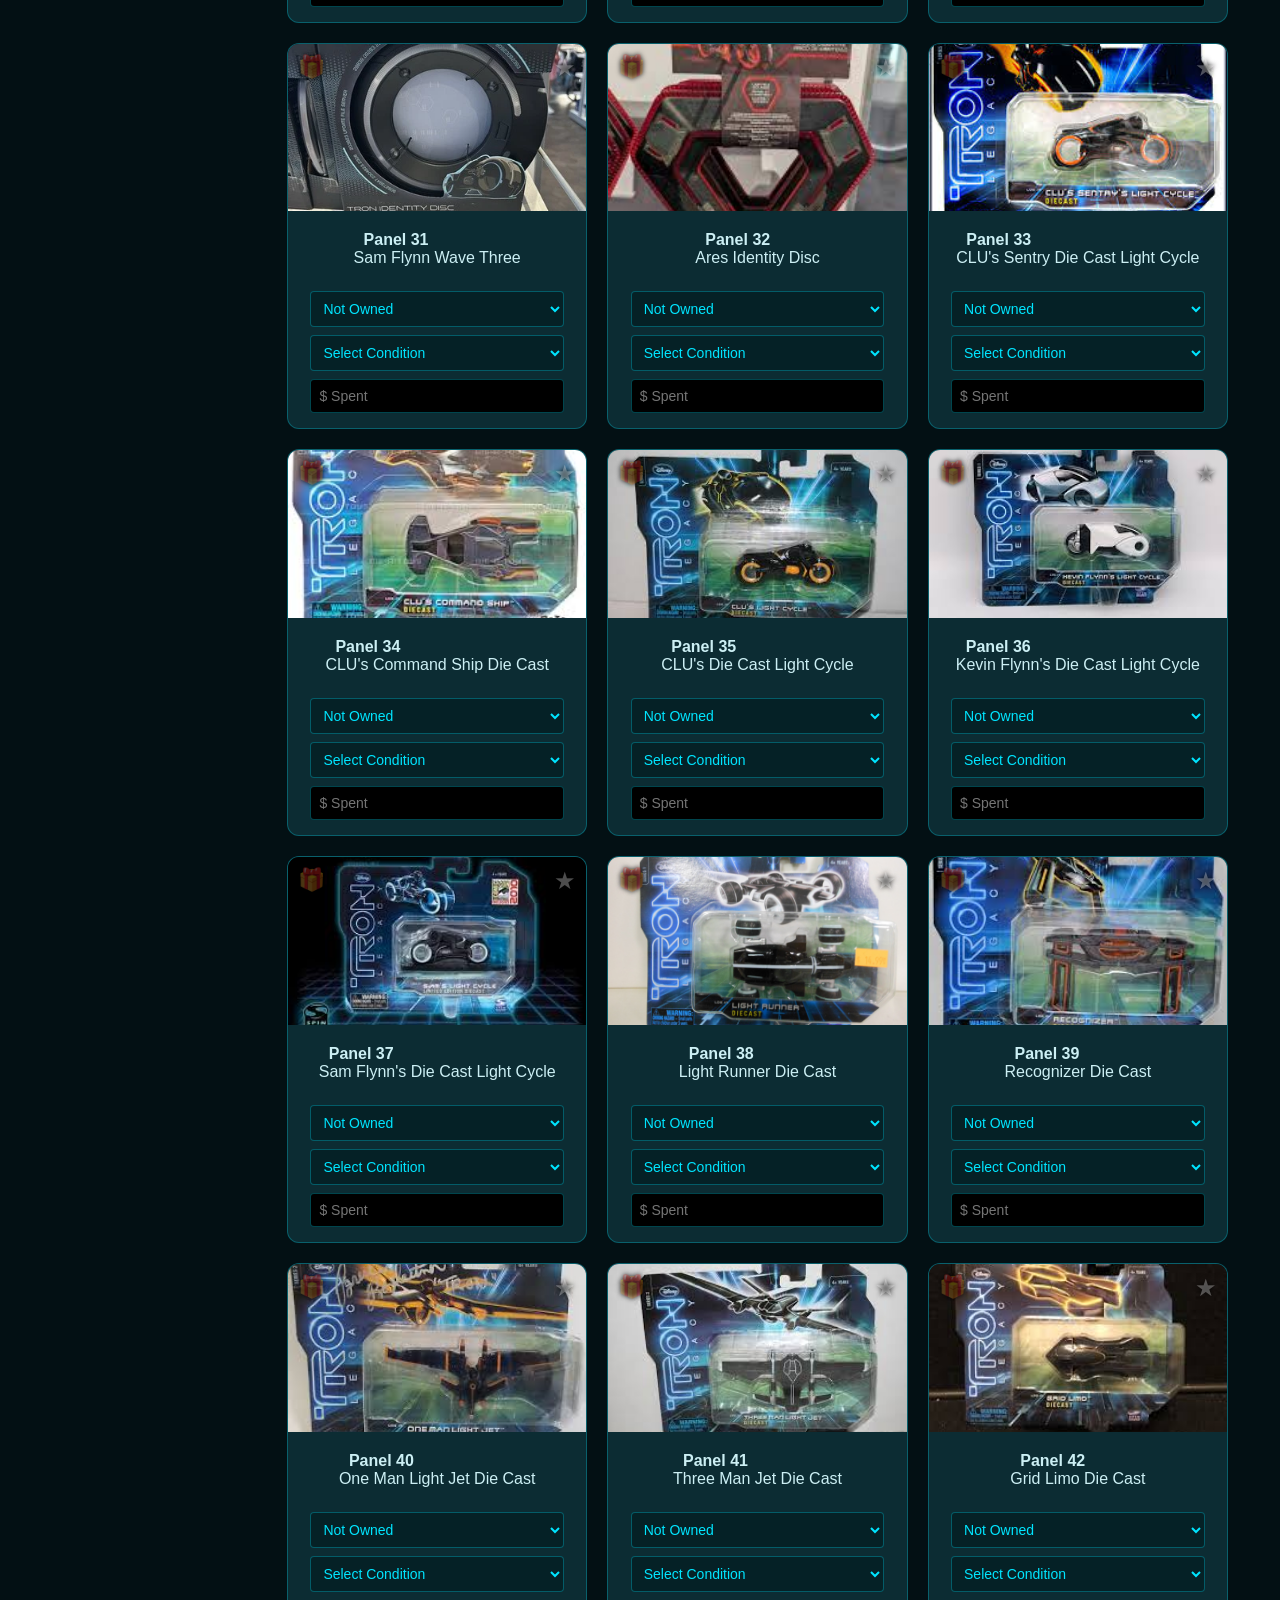
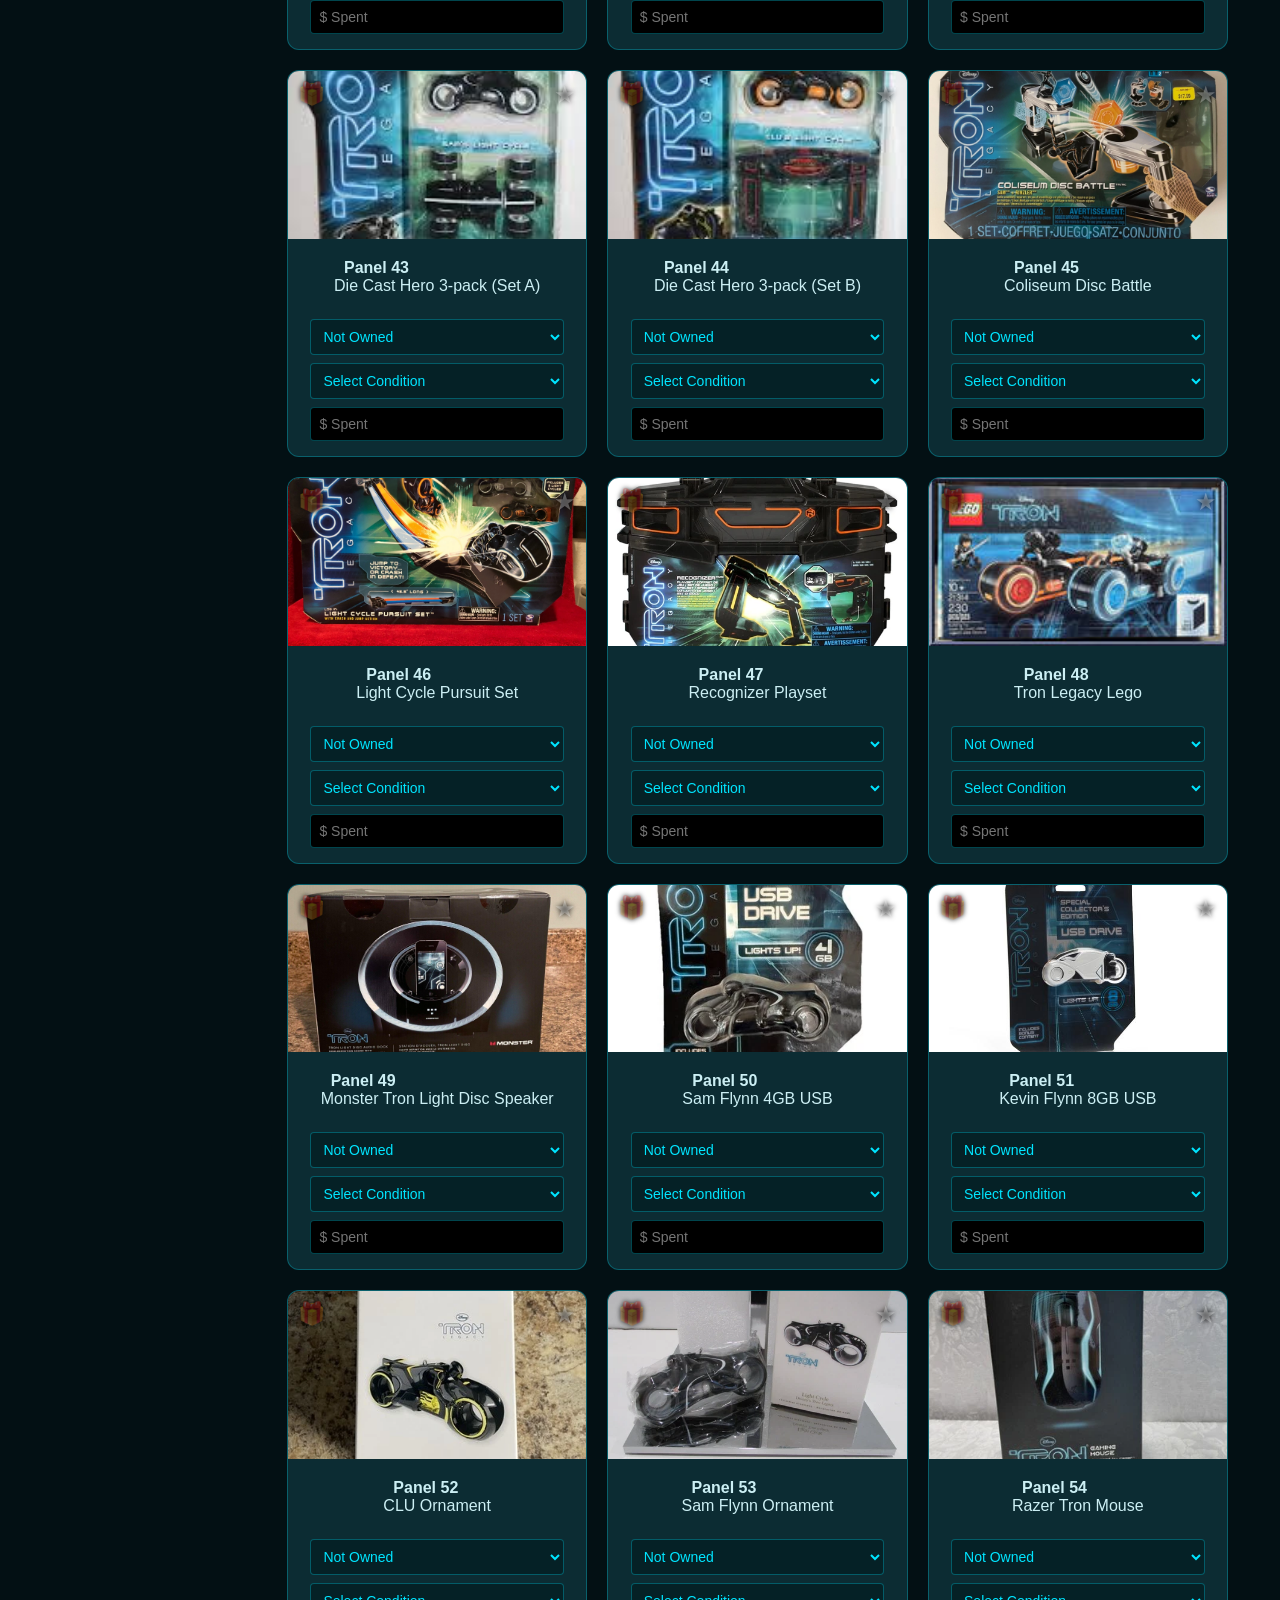
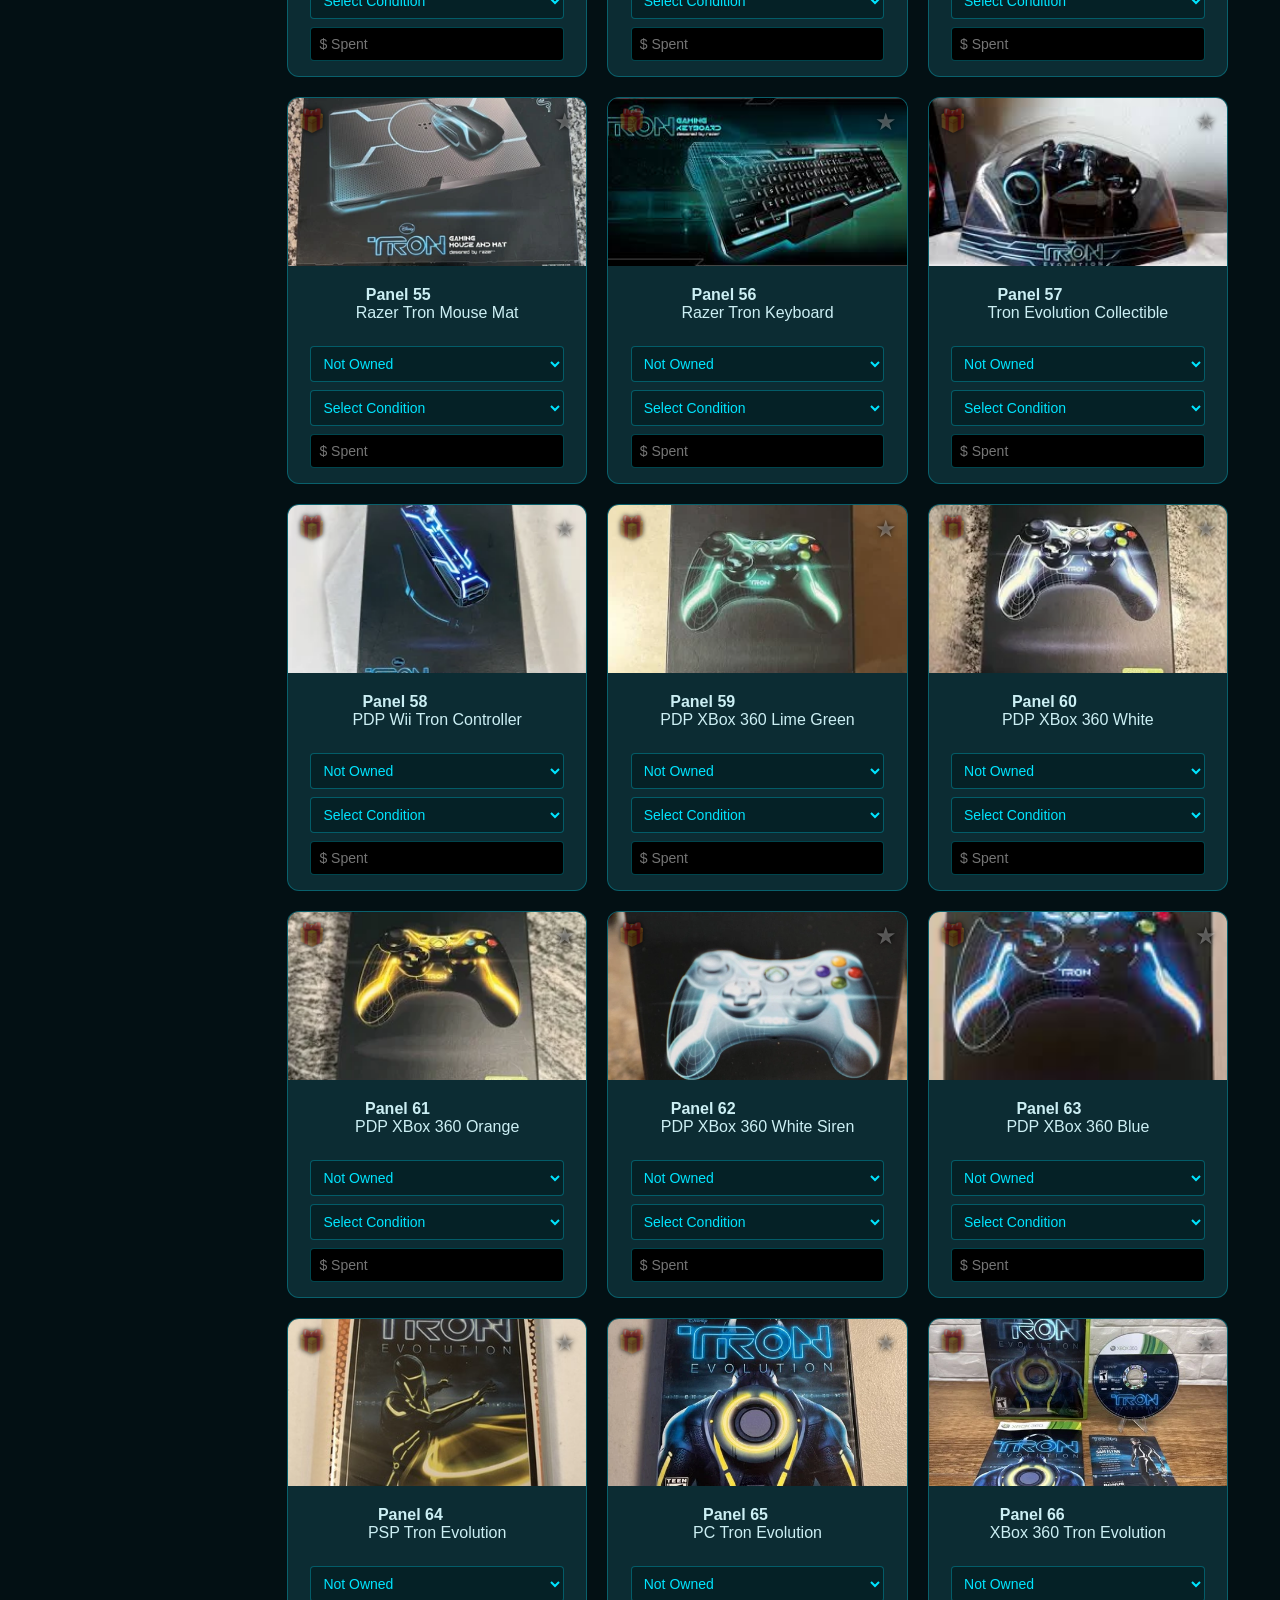
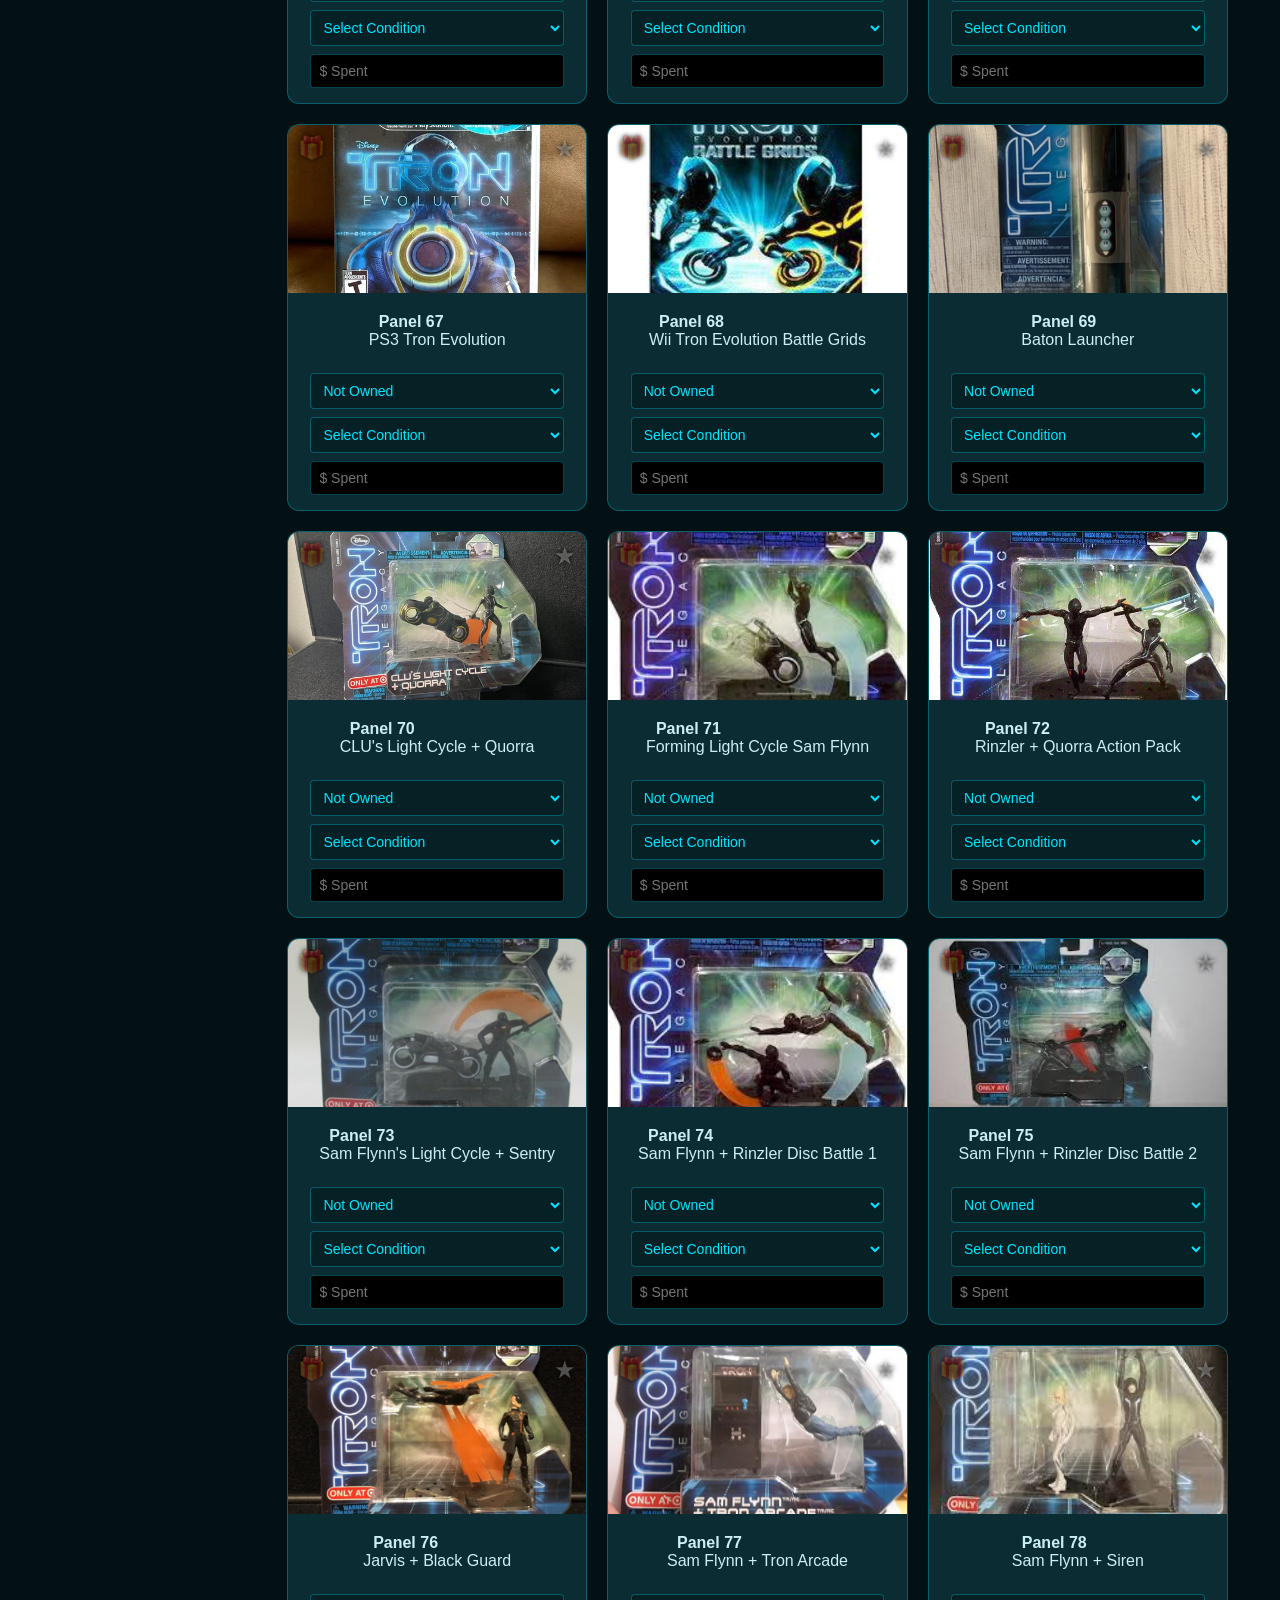
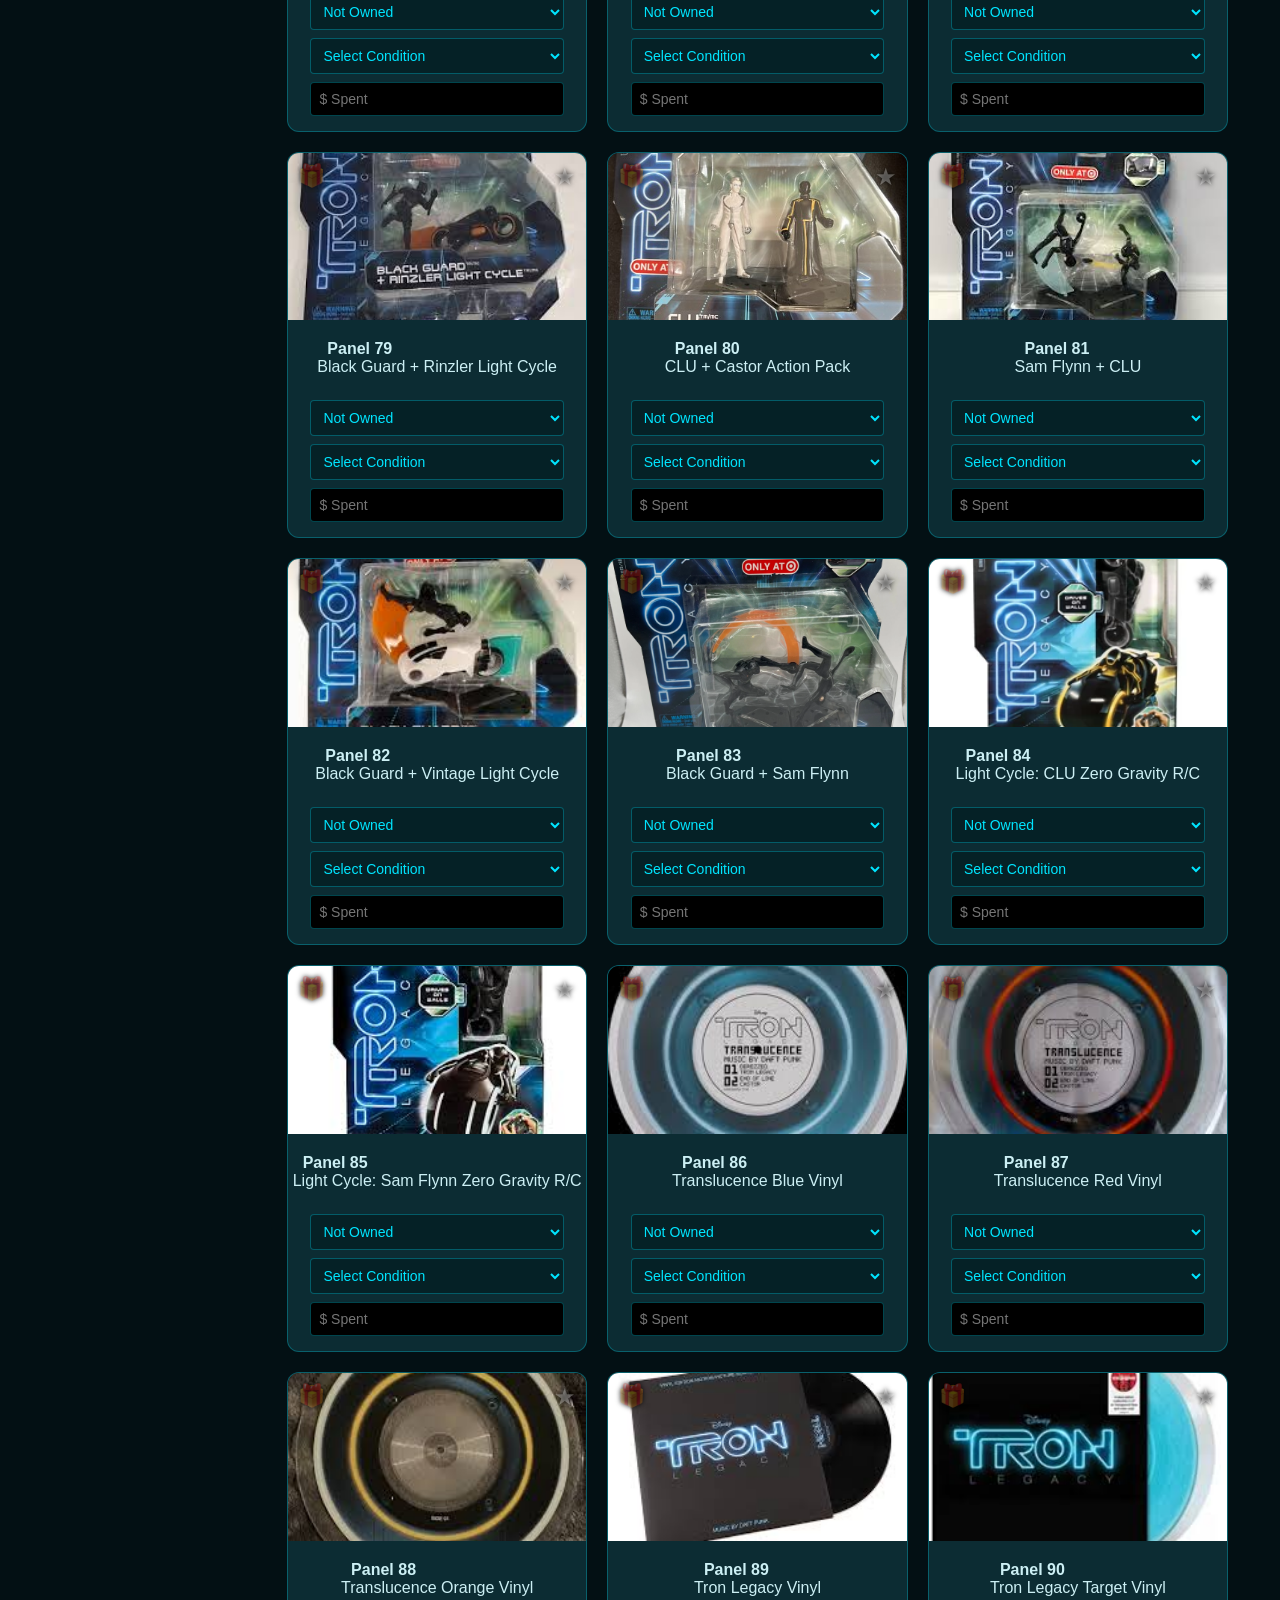
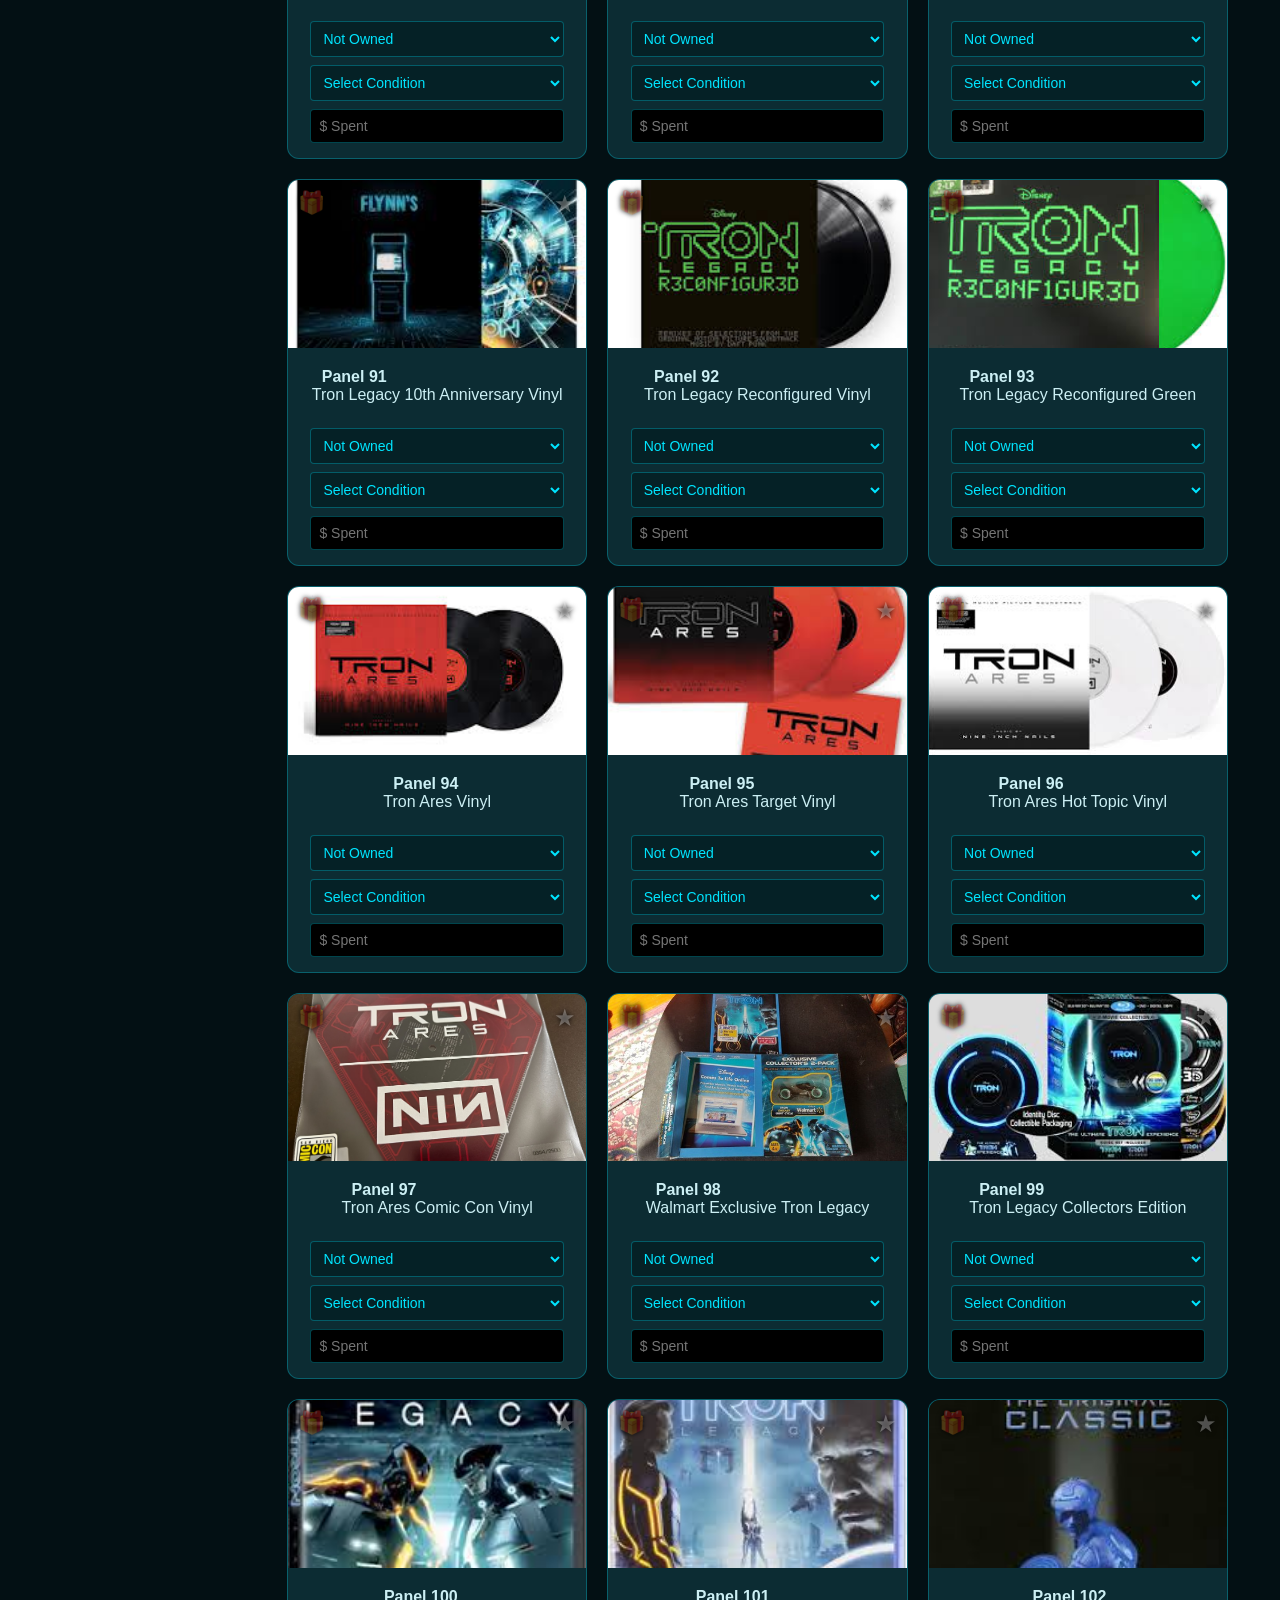
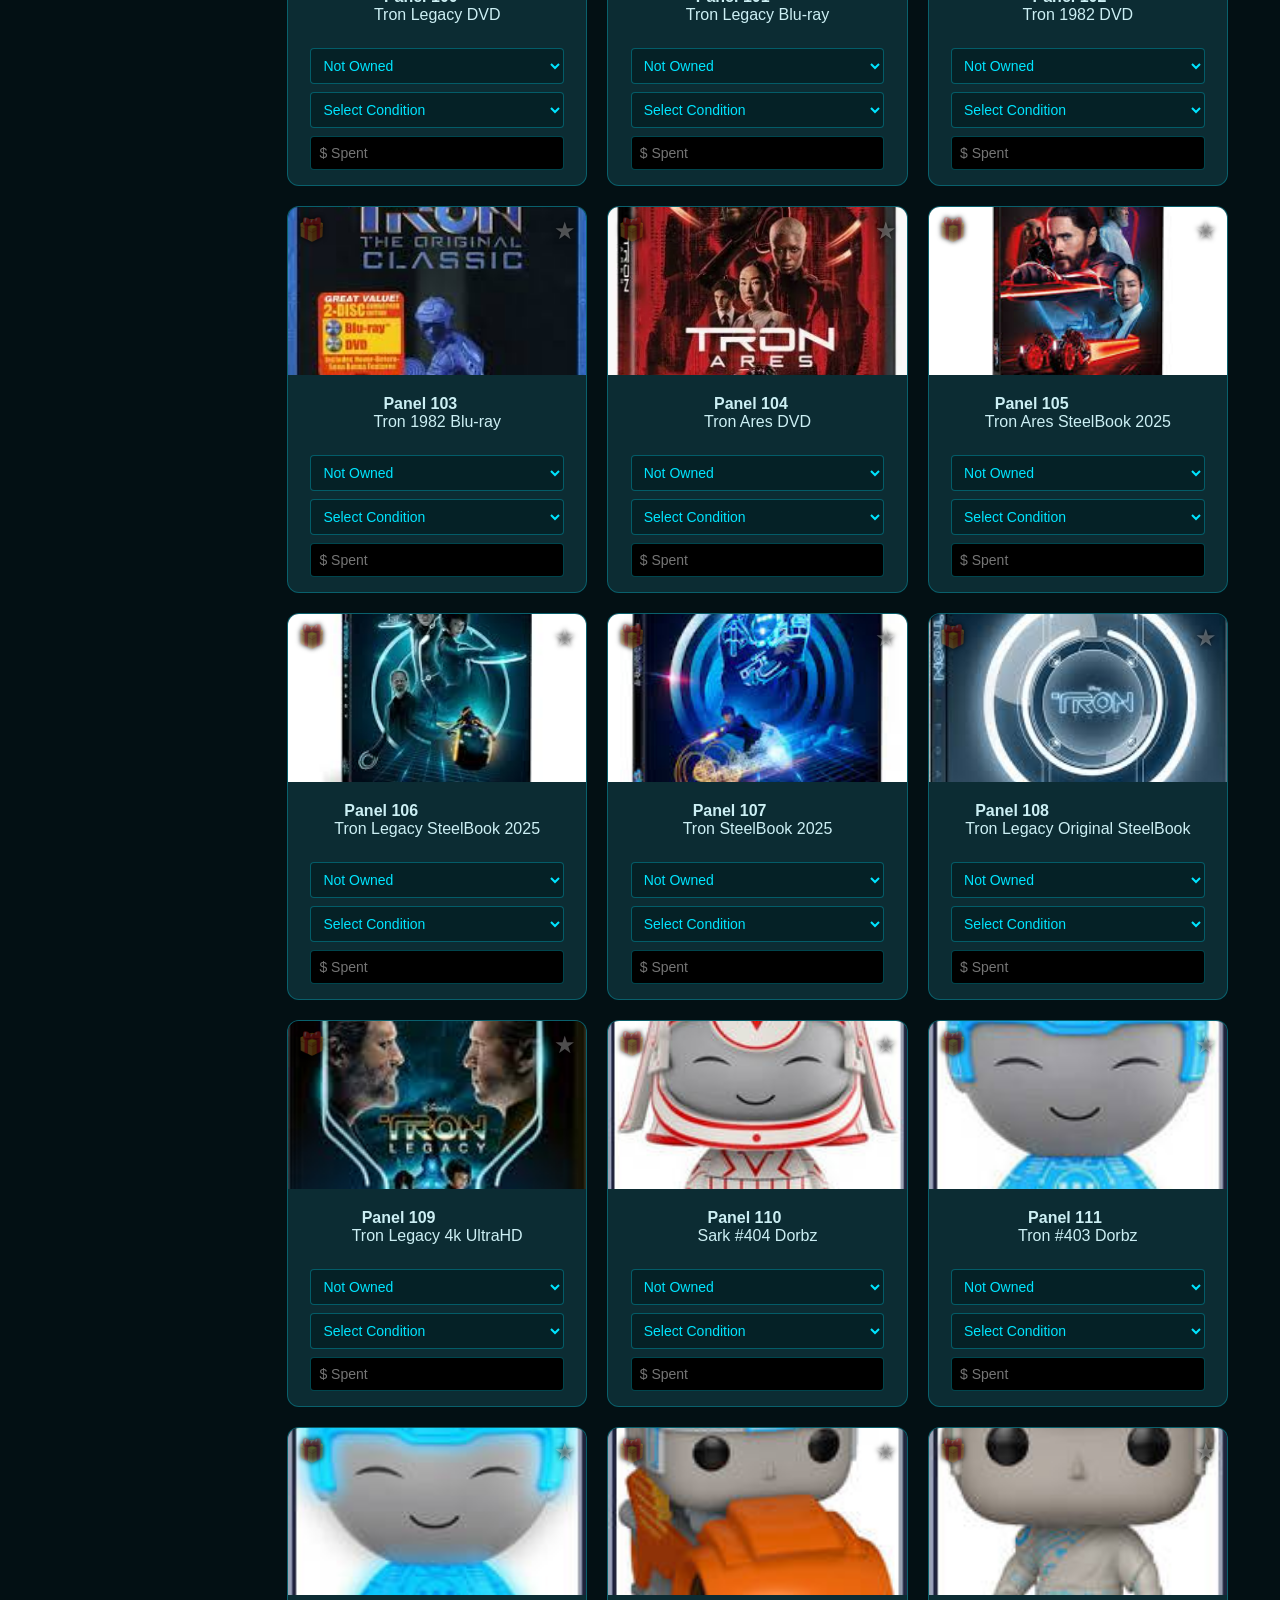
==== commit d52773d8: "Update index.html" ====
--- a/index.html
+++ b/index.html
@@ -11,6 +11,24 @@
 
   <header class="wrap">
     <h1 class="title">TRON: LEGACY COLLECTION</h1>
+
+    <div style="margin-top: 60px;"></div>
+
+
+<p style="margin-bottom: 15px;">⭐ <strong>Favorites:</strong> Save your favorite items here.</p>
+<p style="margin-bottom: 15px;">🎁 <strong>Wish List:</strong> Add items you want to bring into your collection later.</p>
+<p style="margin-bottom: 25px;">✅ <strong>How to Track Your Progress:</strong></p>
+
+<p style="margin-bottom: 20px;">1. Click the image of the item you own.</p>
+<p style="margin-bottom: 20px;">2. Once the box turns green with a checkmark, it is saved.</p>
+<p style="margin-bottom: 20px;">3. Fill out the quick details: specify if it was bought or a gift, select its condition, and enter the price you paid.</p>
+
+
+<div style="margin-bottom: 60px;"></div>
+
+
+
+    
     
     <div class="overall-progress-container">
       <div class="progress-label">Total Collection Progress: <span id="total-percent">0%</span></div>
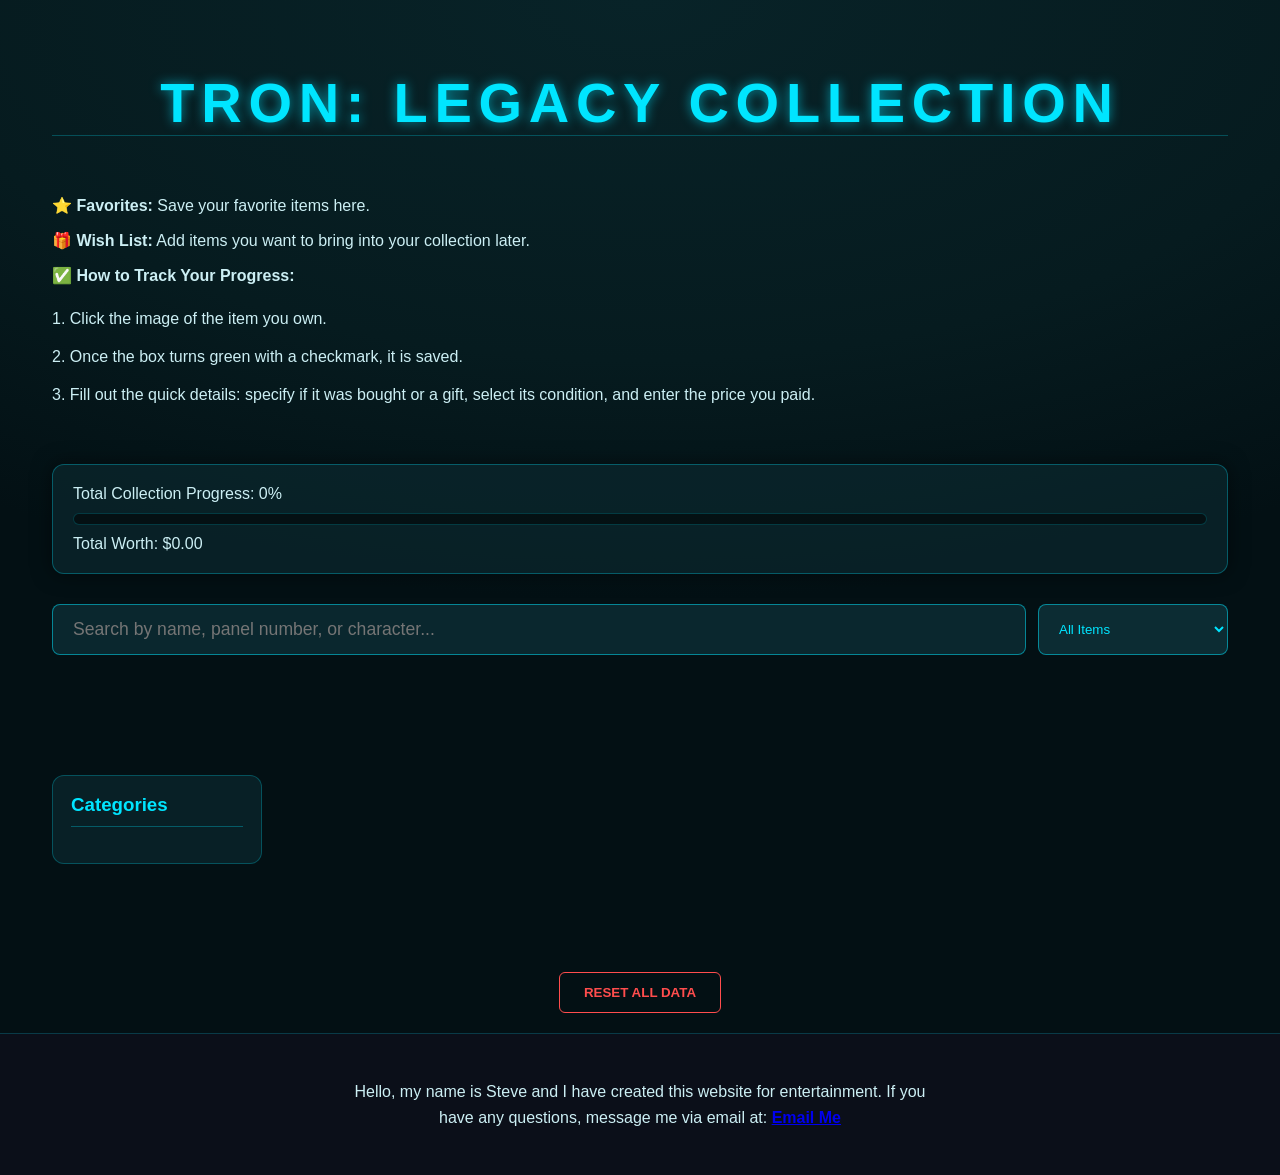
==== commit a7d0fb2b: "Update index.html" ====
--- a/index.html
+++ b/index.html
@@ -6,13 +6,23 @@
   <title>TRON: Legacy Collection Tracker</title>
   <link rel="icon" type="image/x-icon" href="disc-logo.jpg">
   <link rel="stylesheet" href="Tron_website.css">
+
+<script async src="https://www.googletagmanager.com/gtag/js?id=G-4RZ3PQ4RYC"></script>
+<script>
+  window.dataLayer = window.dataLayer || [];
+  function gtag(){dataLayer.push(arguments);}
+  gtag('js', new Date());
+  gtag('config', 'G-4RZ3PQ4RYC');
+</script>
+
 </head>
-<body>
+
 
   <header class="wrap">
     <h1 class="title">TRON: LEGACY COLLECTION</h1>
-
-    <div style="margin-top: 60px;"></div>
+    
+   
+<div style="margin-top: 60px;"></div>
 
 
 <p style="margin-bottom: 15px;">⭐ <strong>Favorites:</strong> Save your favorite items here.</p>
@@ -28,8 +38,6 @@
 
 
 
-    
-    
     <div class="overall-progress-container">
       <div class="progress-label">Total Collection Progress: <span id="total-percent">0%</span></div>
       <div class="progress-bar-bg">
@@ -64,9 +72,11 @@
   <button id="resetCollected" class="reset-btn">Reset All Data</button>
 
   <footer>
-    <p>Hello, my name is Steve and I have created this website for entertainment. If you have any questions, message me via email at: <strong>Penan101@gmail.com</strong></p>
-  </footer>
+  <p>Hello, my name is Steve and I have created this website for entertainment. 
+  If you have any questions, message me via email at: 
+  <strong><a href="&#109;&#097;&#105;&#108;&#116;&#111;&#058;&#080;&#101;&#110;&#097;&#110;&#049;&#048;&#049;&#064;&#103;&#109;&#097;&#105;&#108;&#046;&#099;&#111;&#109;">Email Me</a></strong></p>
+</footer>
 
-  <script src="tron_website.js"></script>
+  <script src="Tron_website.js"></script>
 </body>
 </html>
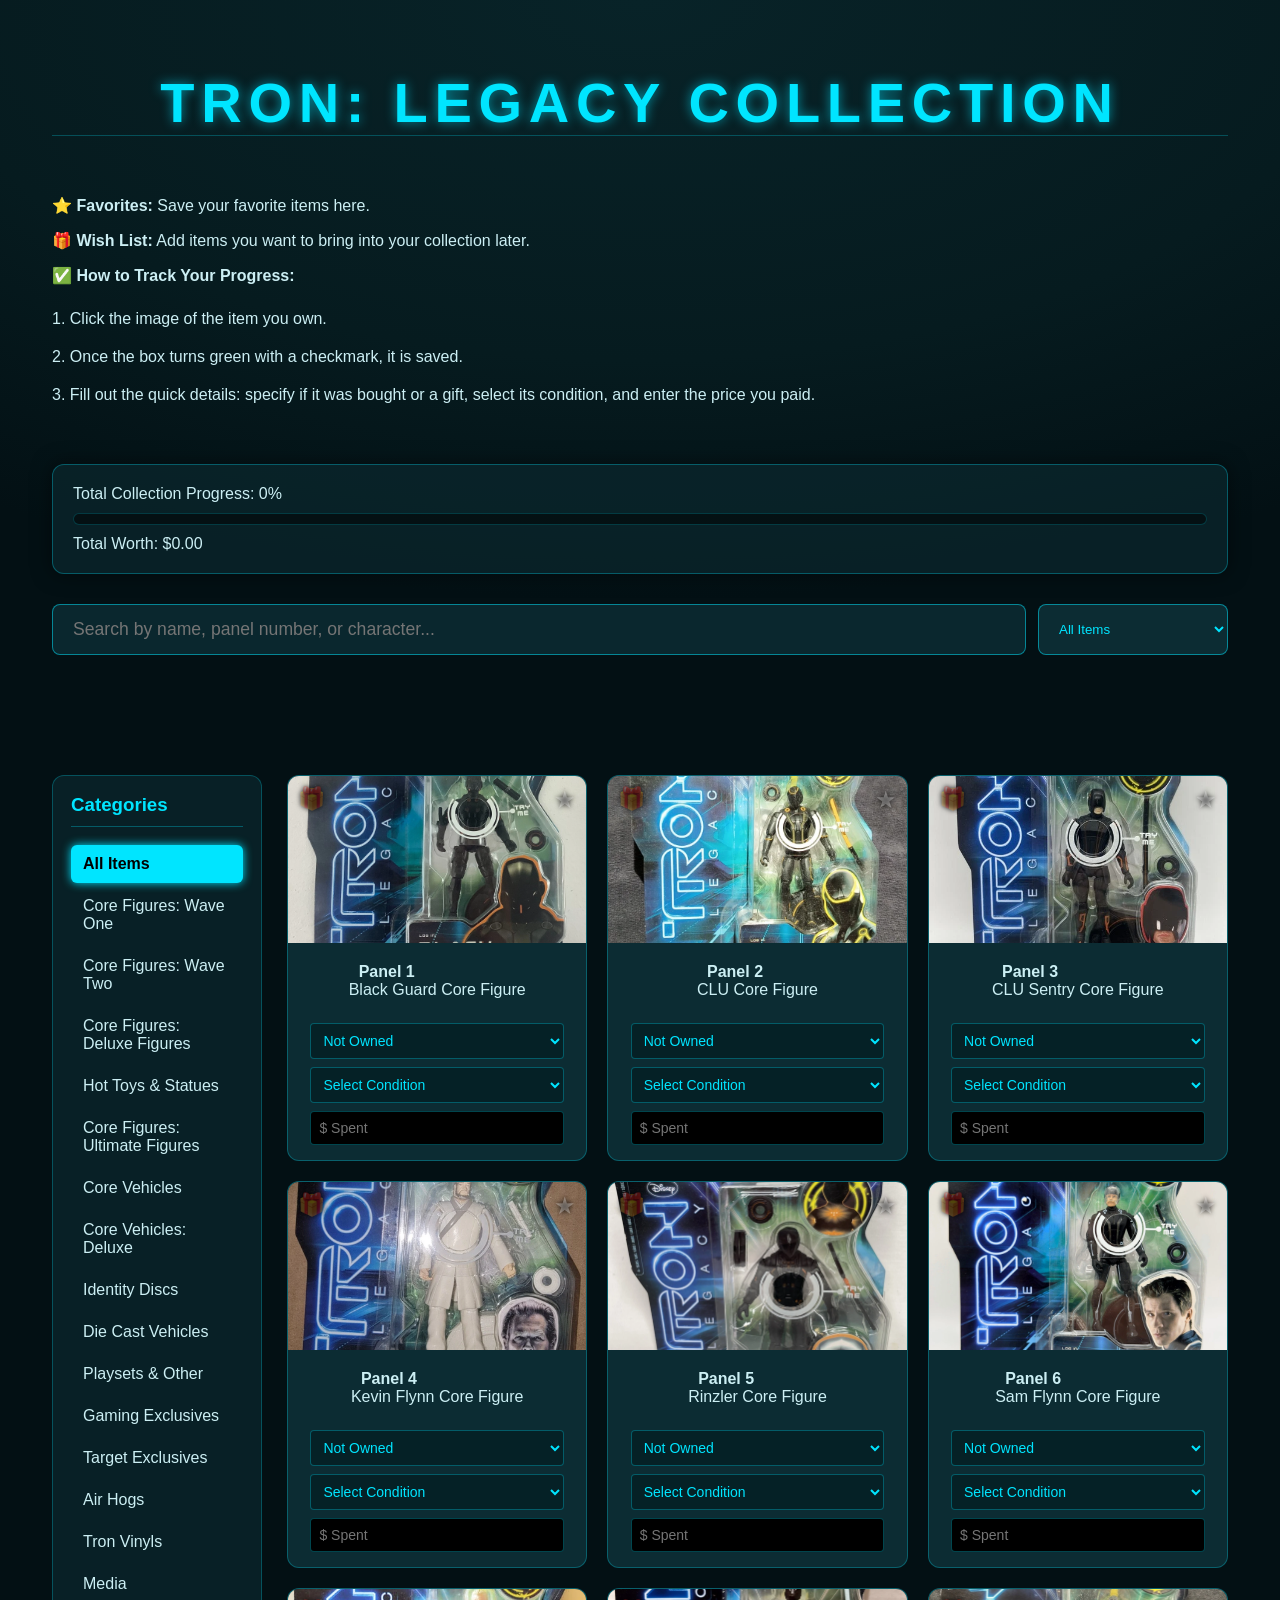
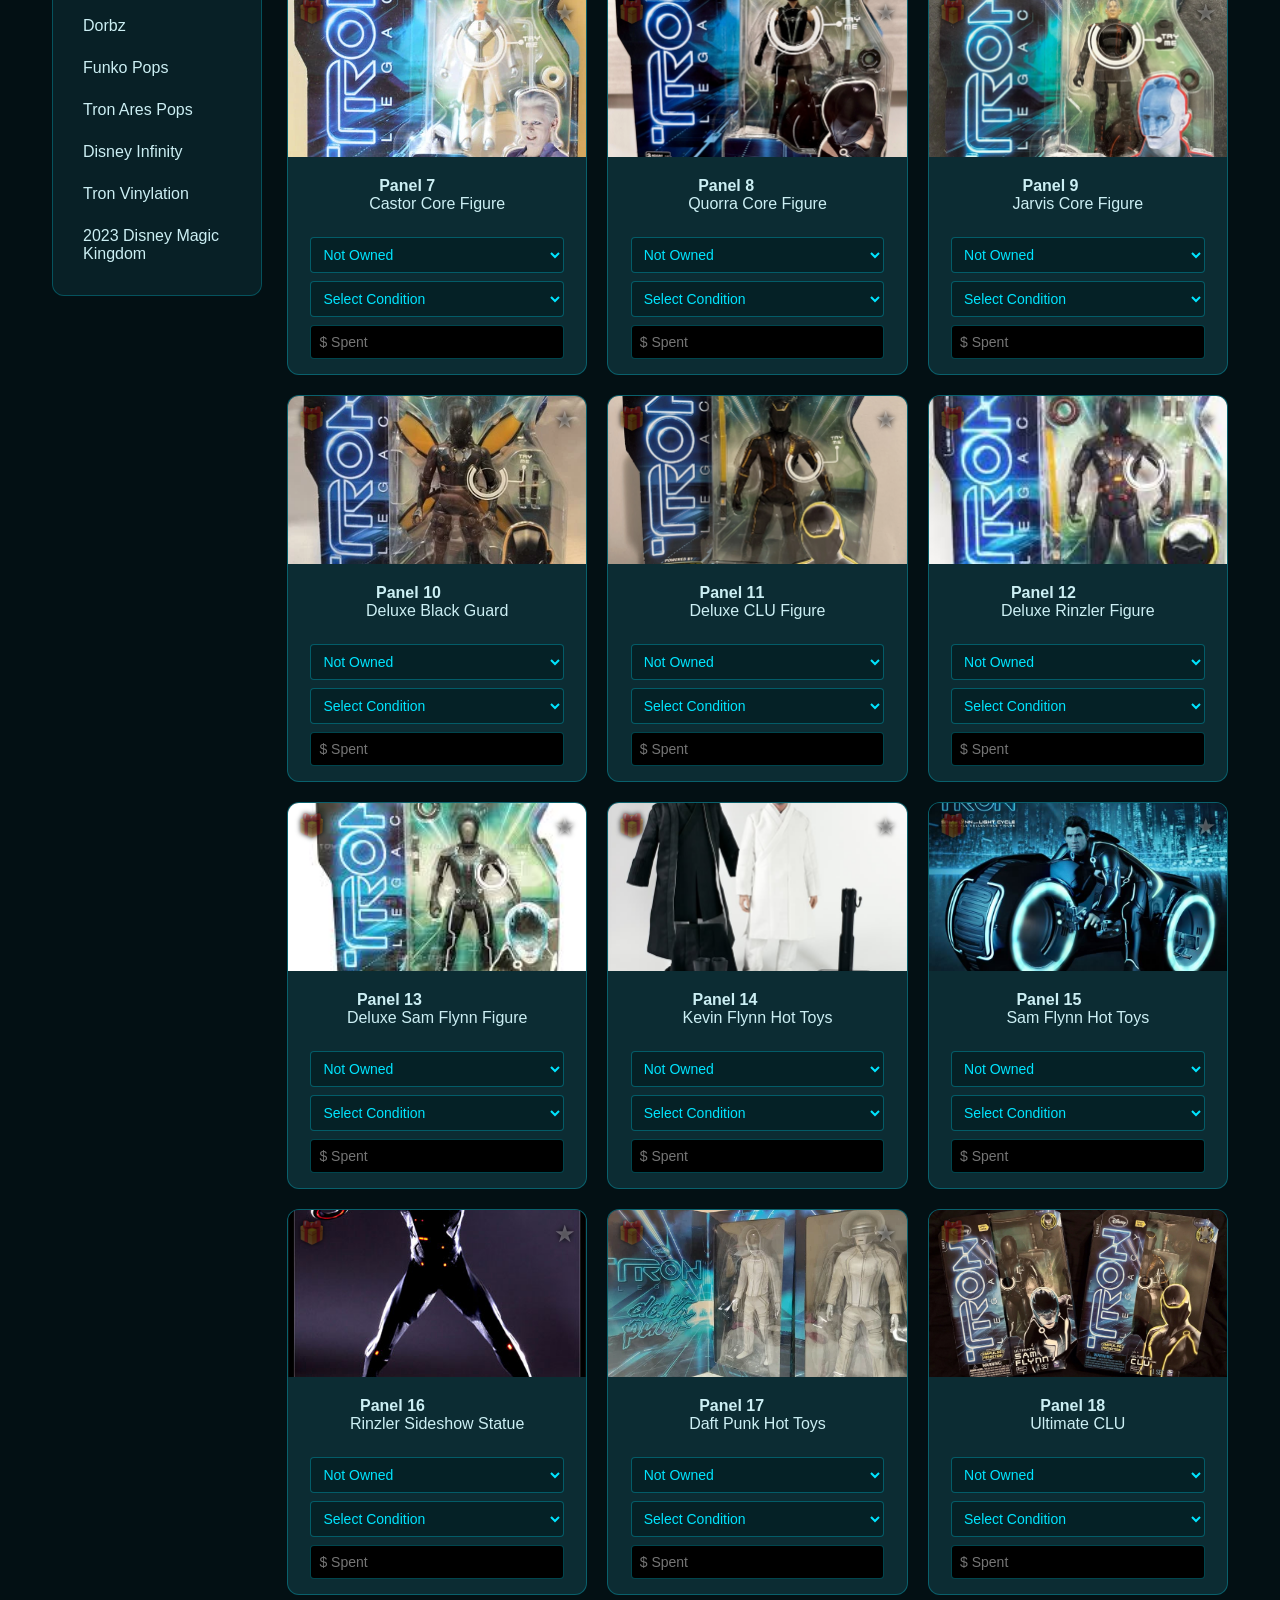
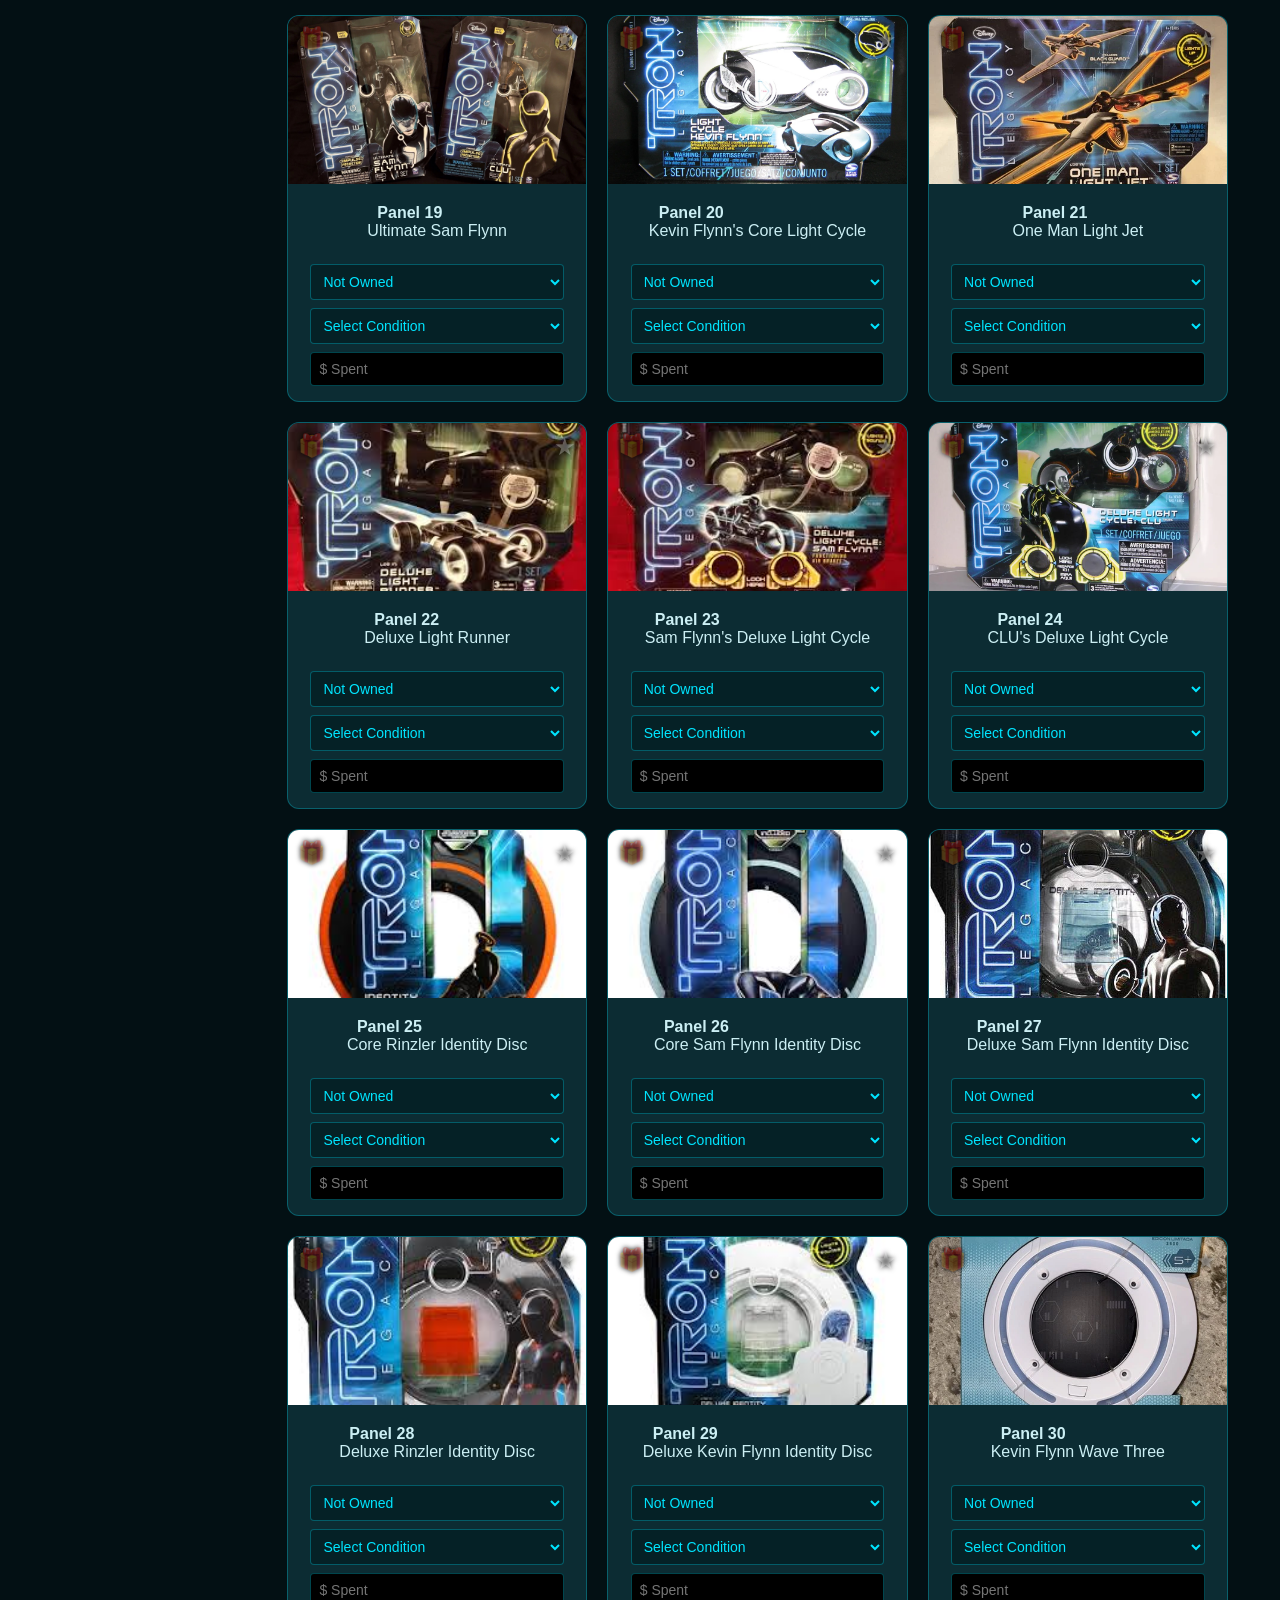
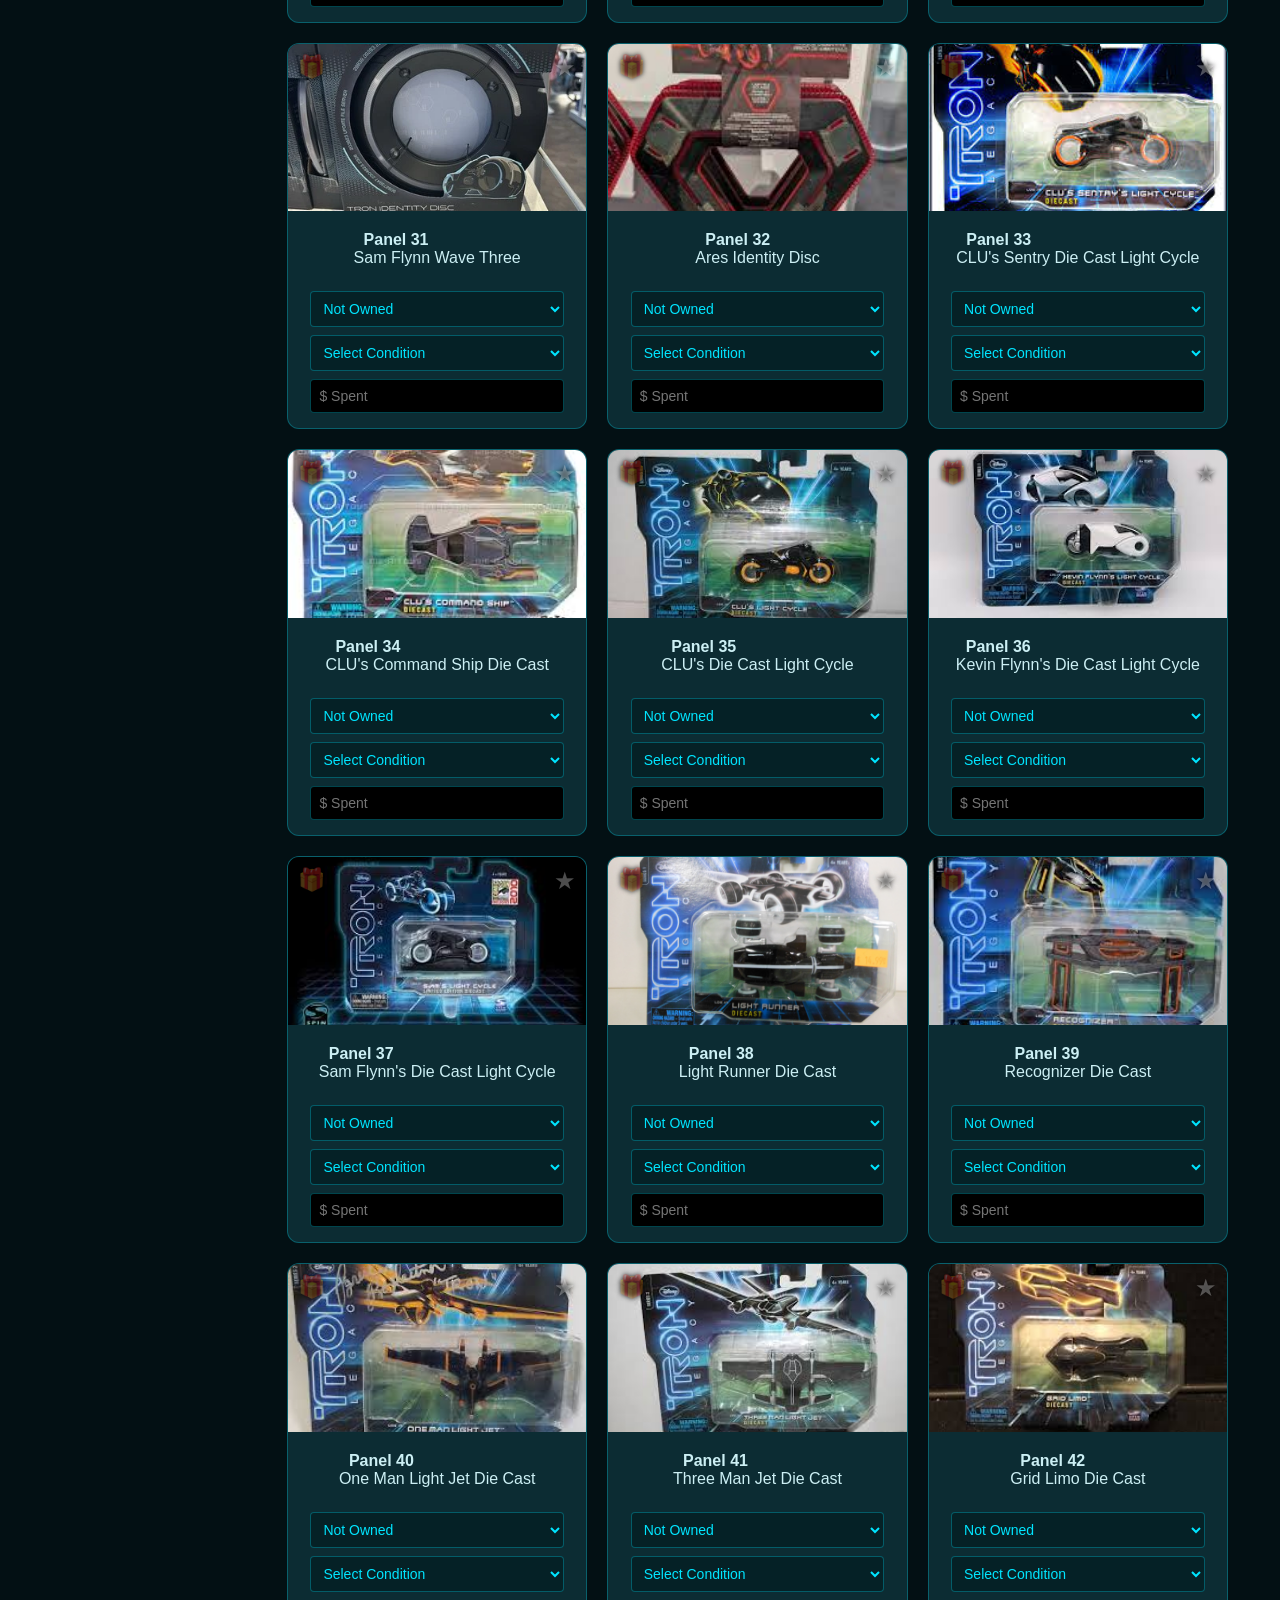
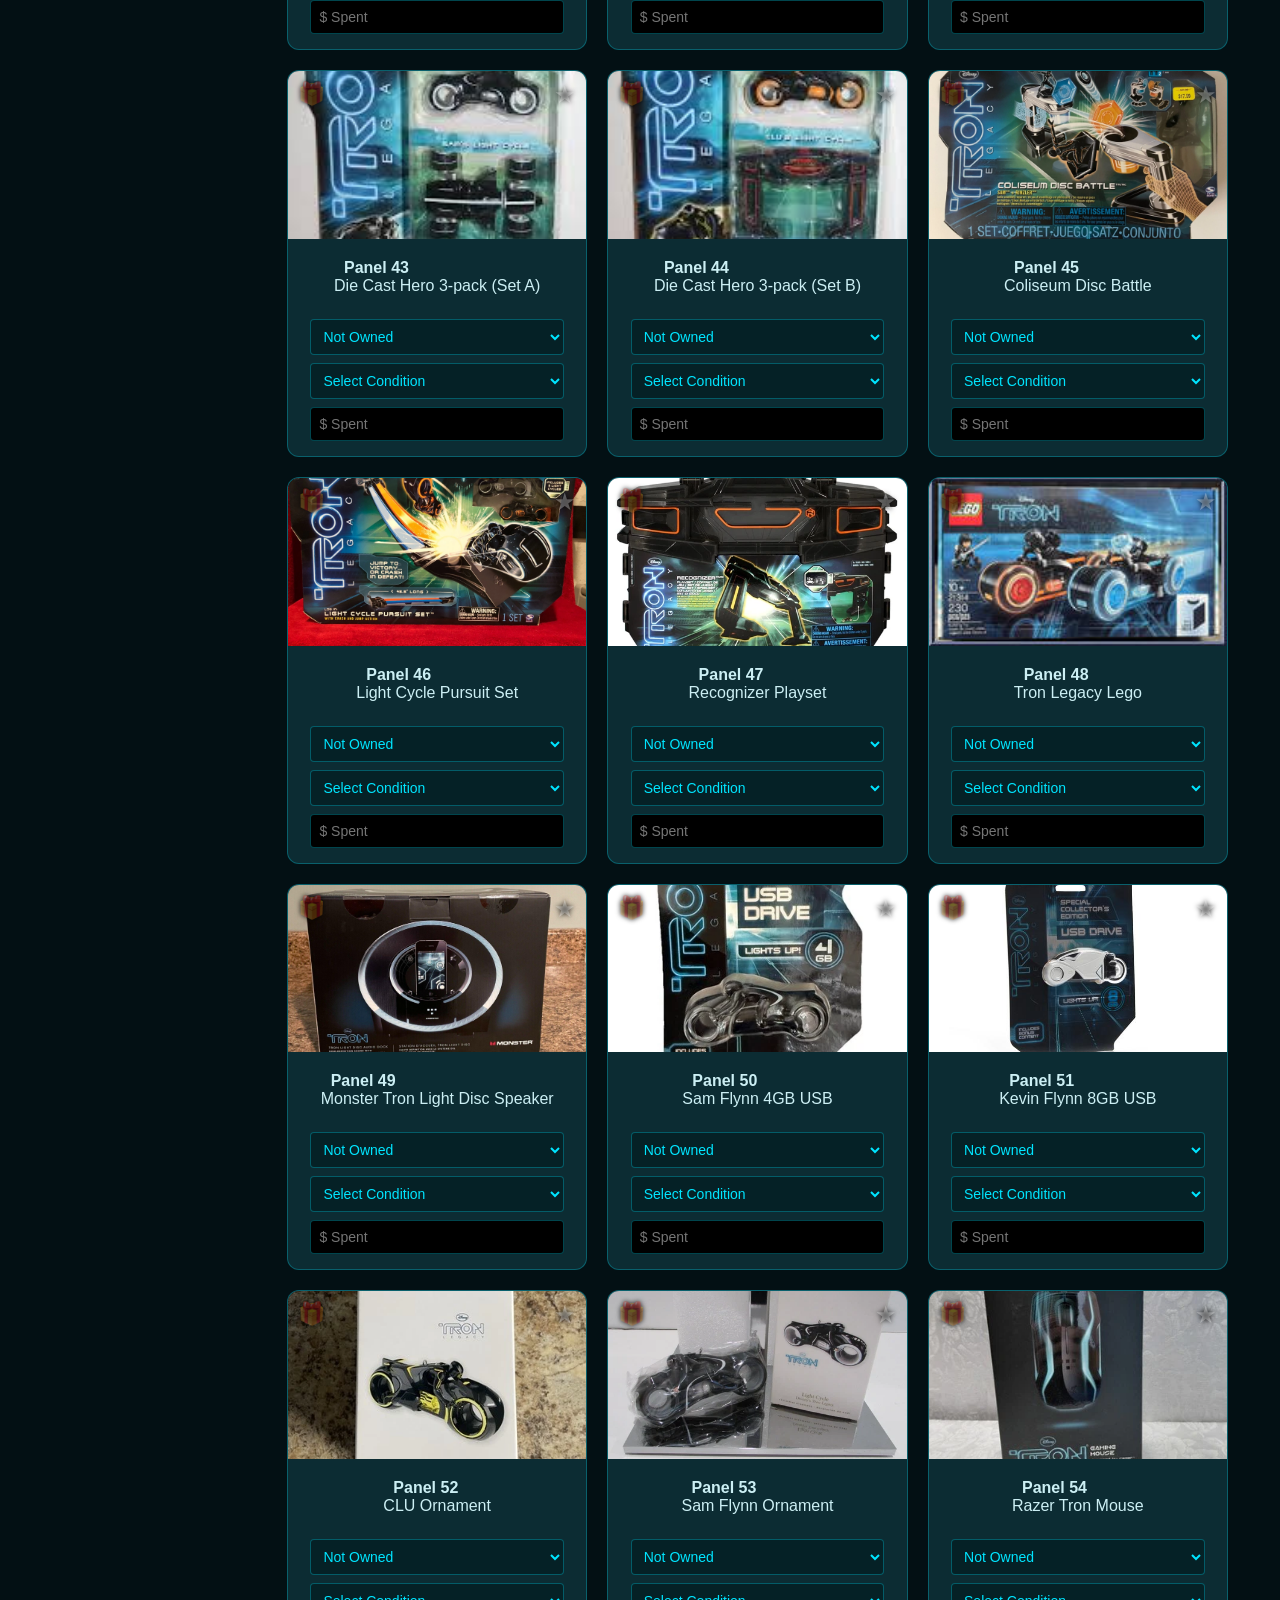
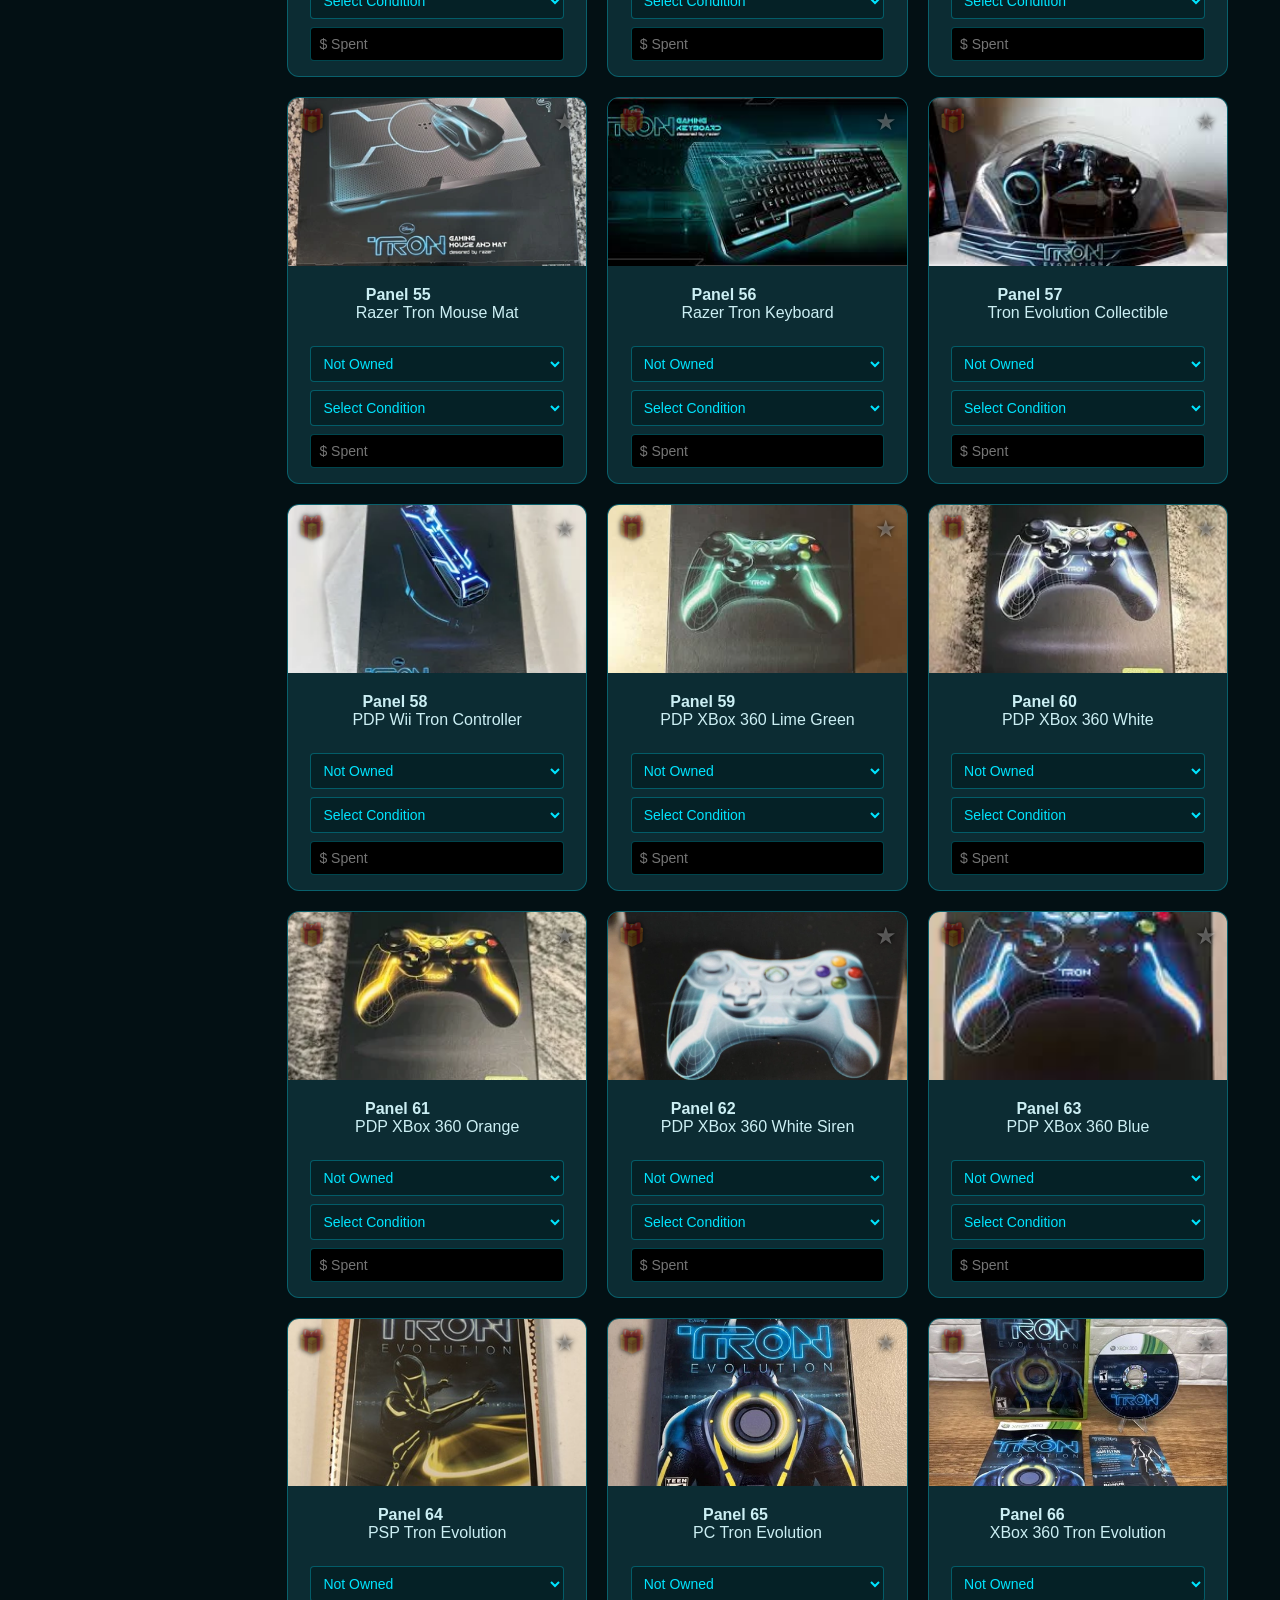
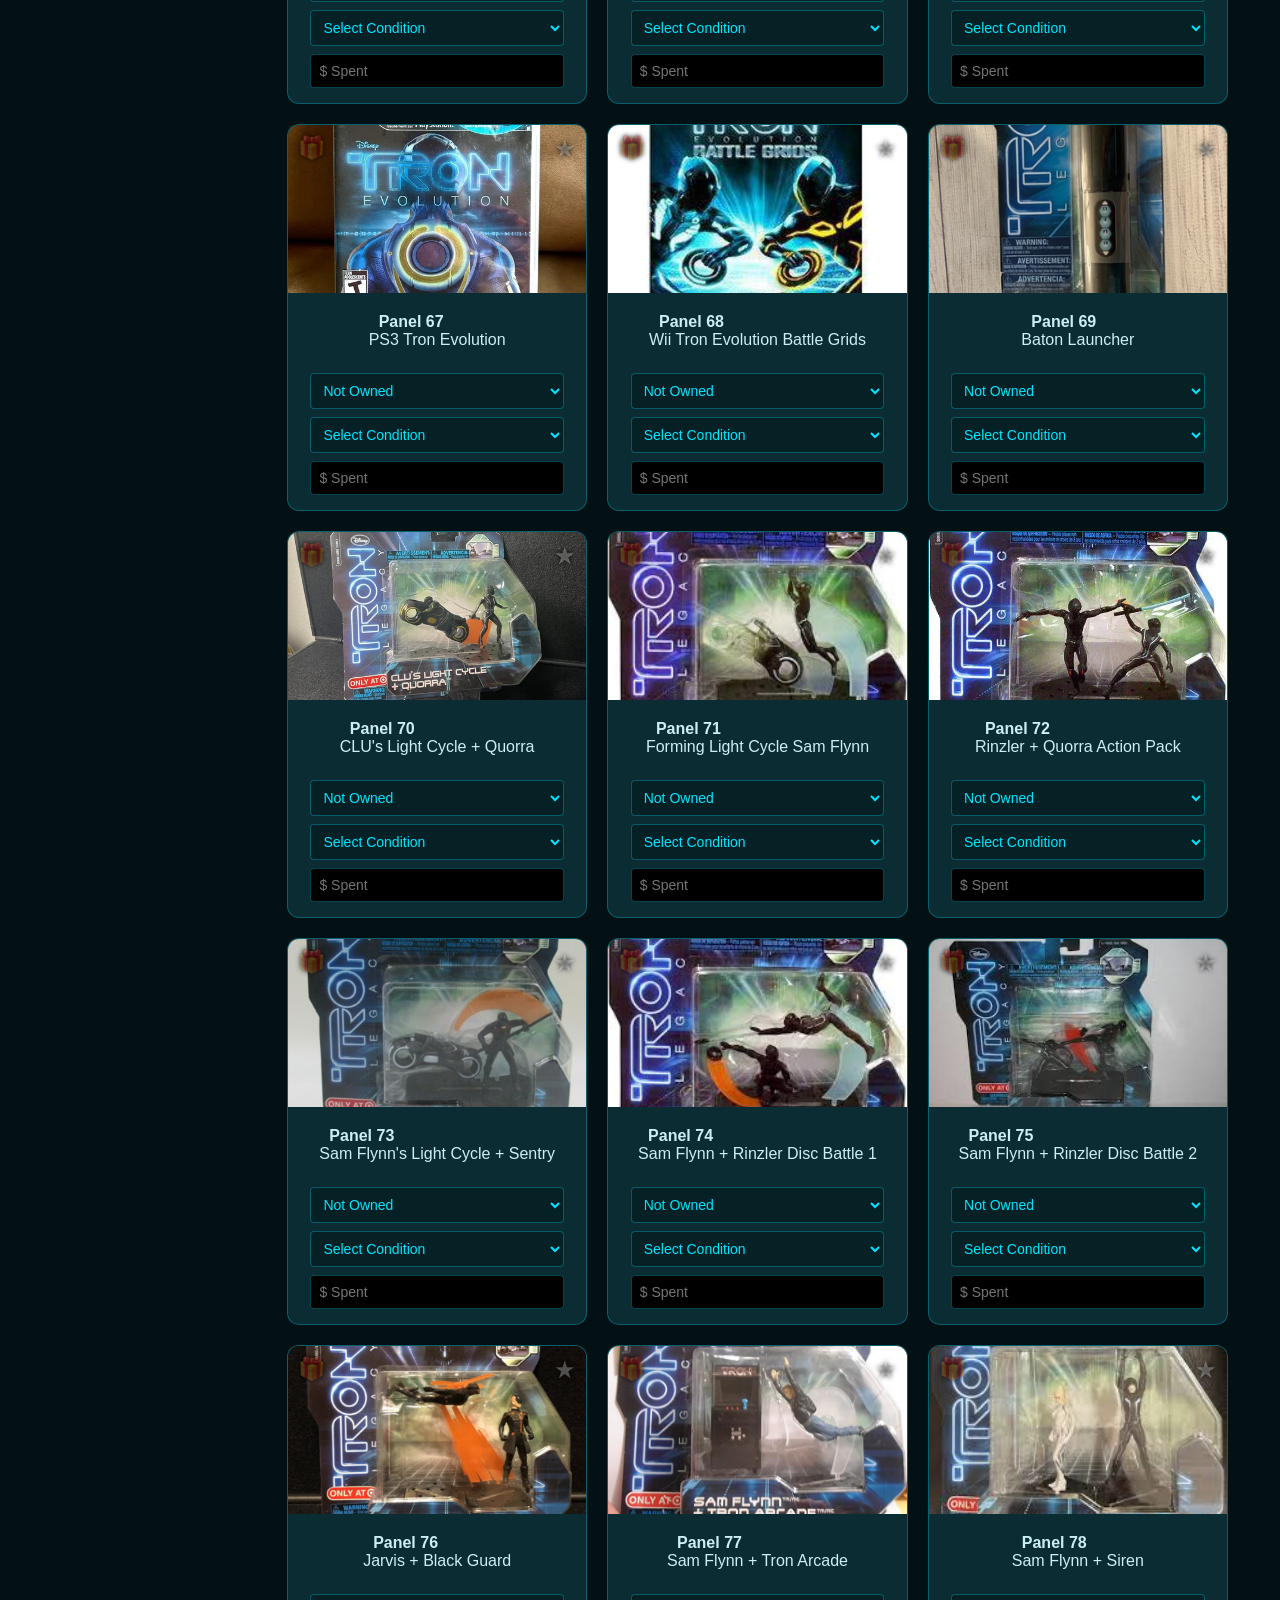
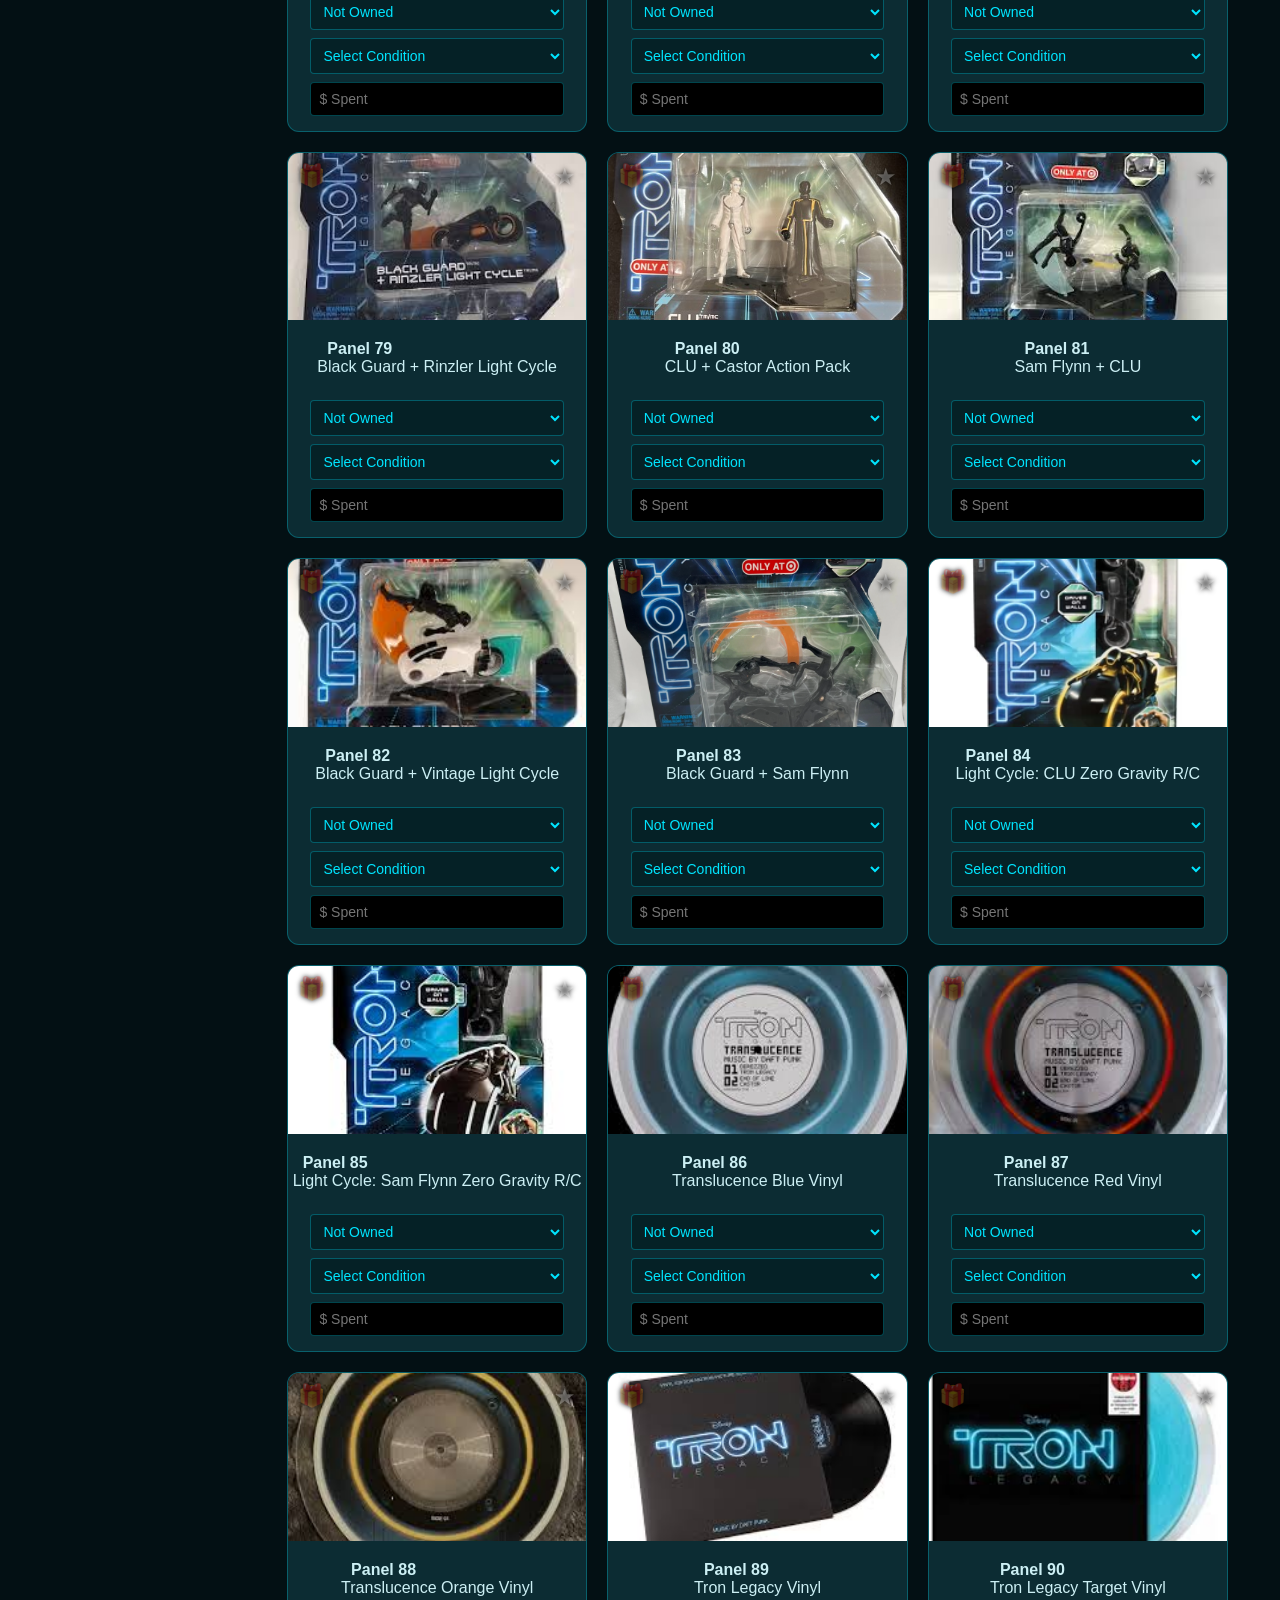
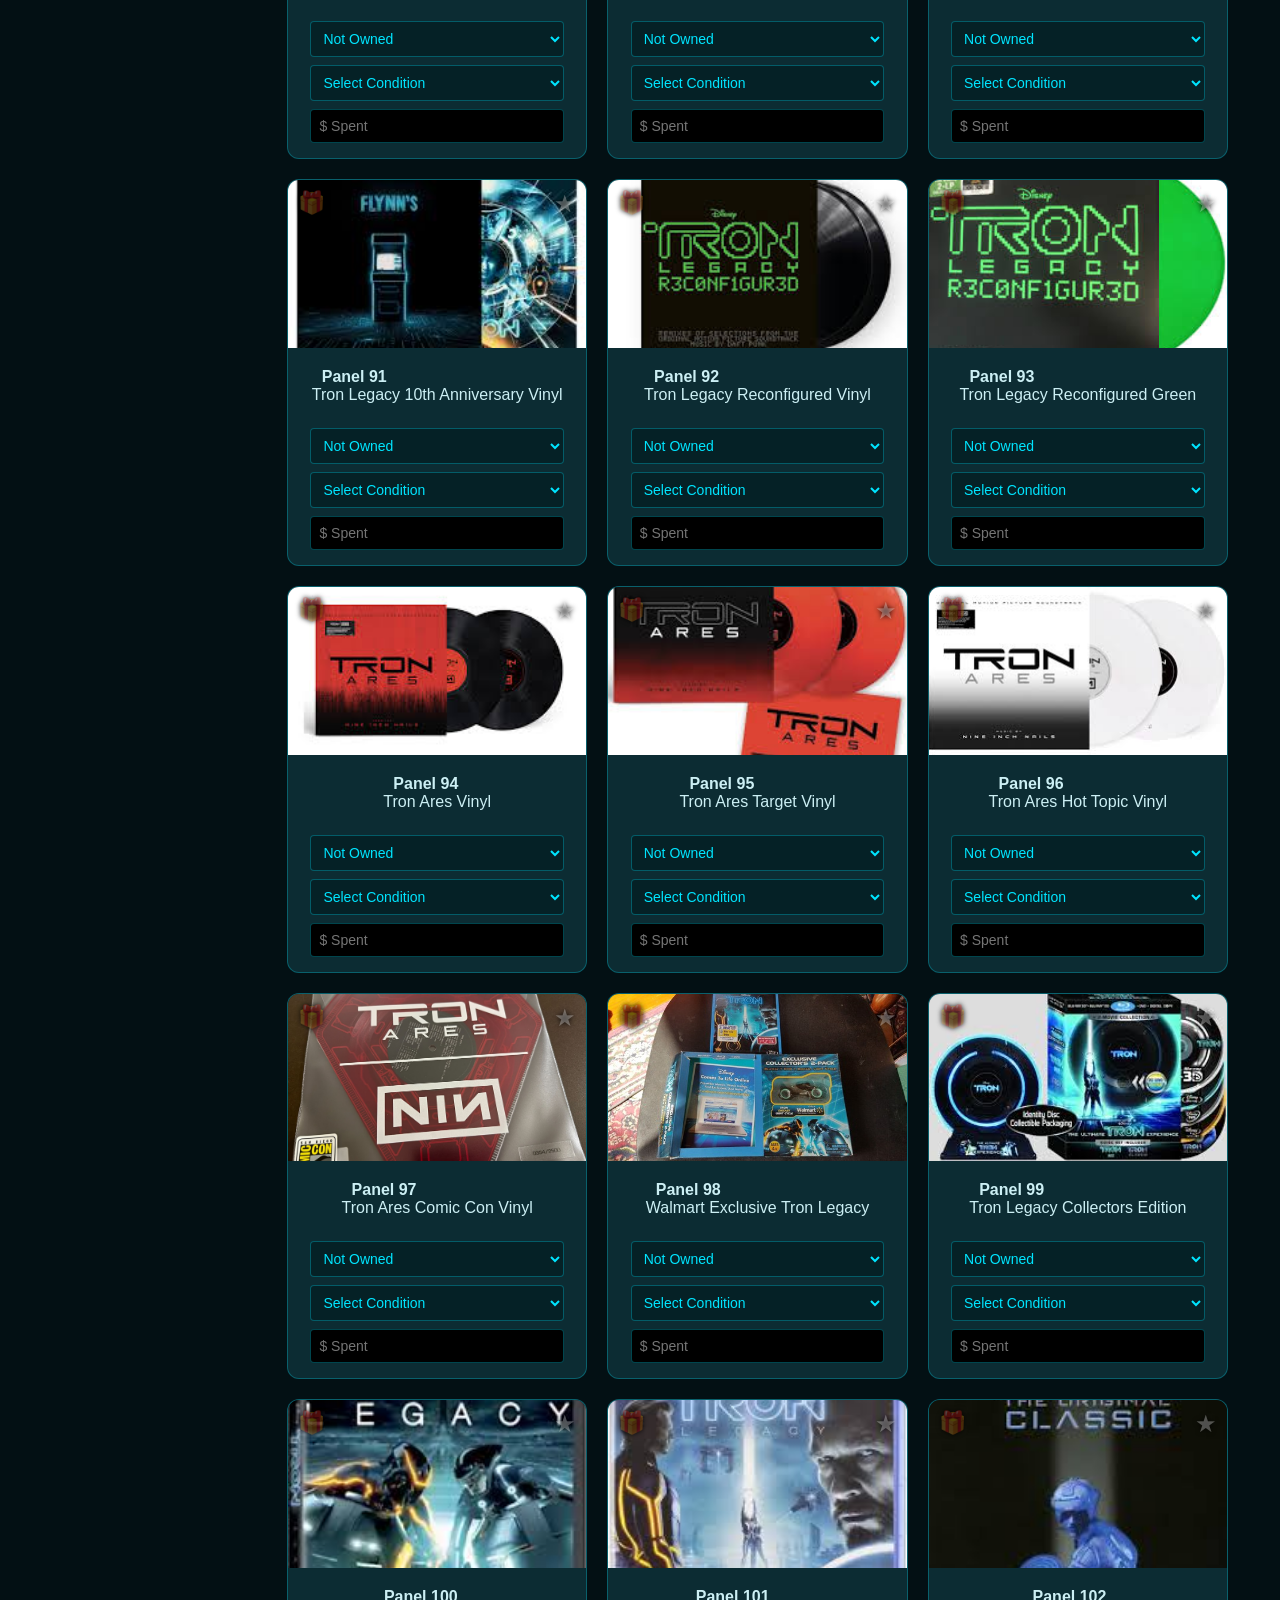
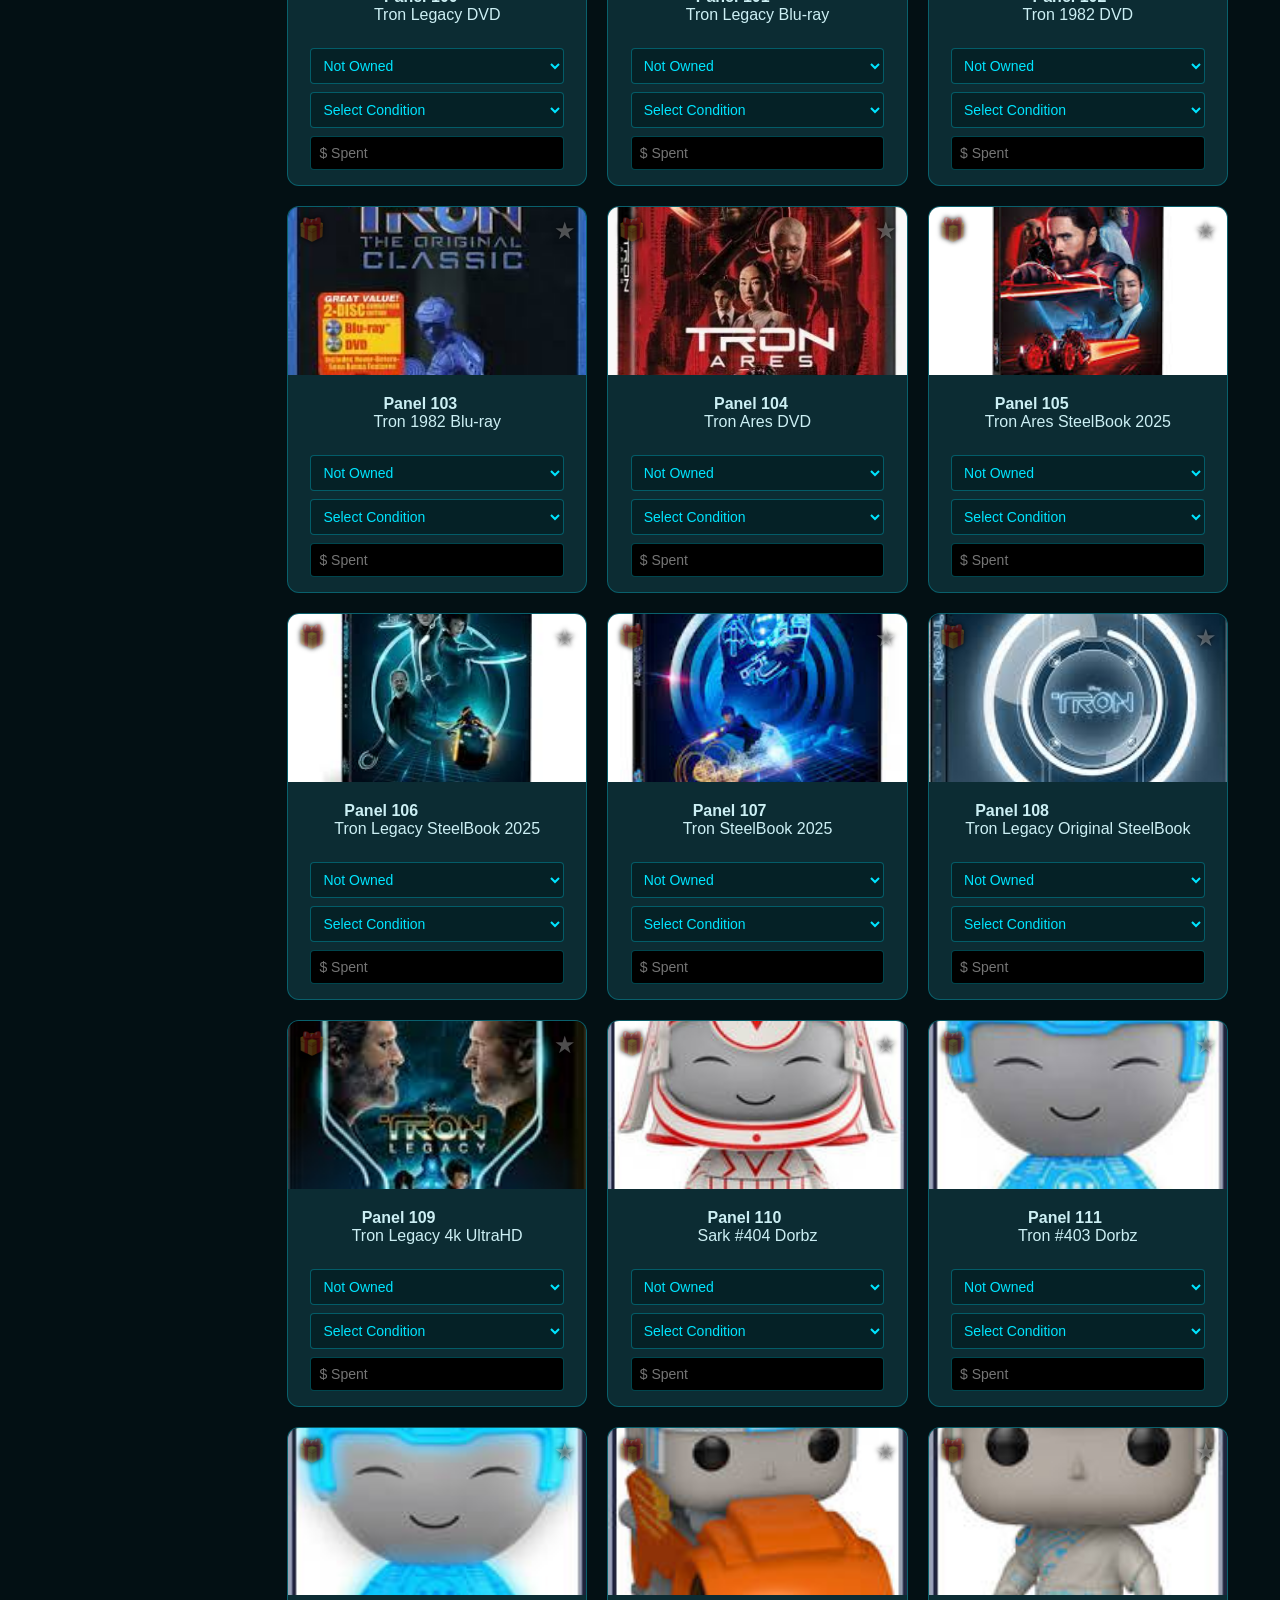
==== commit fb5e0ab5: "Update index.html" ====
--- a/index.html
+++ b/index.html
@@ -7,36 +7,29 @@
   <link rel="icon" type="image/x-icon" href="disc-logo.jpg">
   <link rel="stylesheet" href="Tron_website.css">
 
-<script async src="https://www.googletagmanager.com/gtag/js?id=G-4RZ3PQ4RYC"></script>
-<script>
-  window.dataLayer = window.dataLayer || [];
-  function gtag(){dataLayer.push(arguments);}
-  gtag('js', new Date());
-  gtag('config', 'G-4RZ3PQ4RYC');
-</script>
+  <!-- Google tag (gtag.js) -->
+  <script async src="https://www.googletagmanager.com/gtag/js?id=G-4RZ3PQ4RYC"></script>
+  <script>
+    window.dataLayer = window.dataLayer || [];
+    function gtag(){dataLayer.push(arguments);}
+    gtag('js', new Date());
+    gtag('config', 'G-4RZ3PQ4RYC');
+  </script>
 
 </head>
-
+<body>
 
   <header class="wrap">
     <h1 class="title">TRON: LEGACY COLLECTION</h1>
-    
-   
-<div style="margin-top: 60px;"></div>
 
-
-<p style="margin-bottom: 15px;">⭐ <strong>Favorites:</strong> Save your favorite items here.</p>
-<p style="margin-bottom: 15px;">🎁 <strong>Wish List:</strong> Add items you want to bring into your collection later.</p>
-<p style="margin-bottom: 25px;">✅ <strong>How to Track Your Progress:</strong></p>
-
-<p style="margin-bottom: 20px;">1. Click the image of the item you own.</p>
-<p style="margin-bottom: 20px;">2. Once the box turns green with a checkmark, it is saved.</p>
-<p style="margin-bottom: 20px;">3. Fill out the quick details: specify if it was bought or a gift, select its condition, and enter the price you paid.</p>
-
-
-<div style="margin-bottom: 60px;"></div>
-
-
+    <div style="margin-top: 60px;"></div>
+    <p style="margin-bottom: 15px;">⭐ <strong>Favorites:</strong> Save your favorite items here.</p>
+    <p style="margin-bottom: 15px;">🎁 <strong>Wish List:</strong> Add items you want to bring into your collection later.</p>
+    <p style="margin-bottom: 25px;">✅ <strong>How to Track Your Progress:</strong></p>
+    <p style="margin-bottom: 20px;">1. Click the image of the item you own.</p>
+    <p style="margin-bottom: 20px;">2. Once the box turns green with a checkmark, it is saved.</p>
+    <p style="margin-bottom: 20px;">3. Fill out the quick details: specify if it was bought or a gift, select its condition, and enter the price you paid.</p>
+    <div style="margin-bottom: 60px;"></div>
 
     <div class="overall-progress-container">
       <div class="progress-label">Total Collection Progress: <span id="total-percent">0%</span></div>
@@ -62,7 +55,6 @@
       <h3>Categories</h3>
       <ul id="category-list"></ul>
     </nav>
-
     <main class="content">
       <div id="collection-grid" class="grid"></div>
     </main>
@@ -72,11 +64,11 @@
   <button id="resetCollected" class="reset-btn">Reset All Data</button>
 
   <footer>
-  <p>Hello, my name is Steve and I have created this website for entertainment. 
-  If you have any questions, message me via email at: 
-  <strong><a href="&#109;&#097;&#105;&#108;&#116;&#111;&#058;&#080;&#101;&#110;&#097;&#110;&#049;&#048;&#049;&#064;&#103;&#109;&#097;&#105;&#108;&#046;&#099;&#111;&#109;">Email Me</a></strong></p>
-</footer>
+    <p>Hello, my name is Steve and I have created this website for entertainment.
+    If you have any questions, message me via email at:
+    <strong><a href="&#109;&#097;&#105;&#108;&#116;&#111;&#058;&#080;&#101;&#110;&#097;&#110;&#049;&#048;&#049;&#064;&#103;&#109;&#097;&#105;&#108;&#046;&#099;&#111;&#109;">Email Me</a></strong></p>
+  </footer>
 
-  <script src="Tron_website.js"></script>
+  <script src="tron_website.js"></script>
 </body>
 </html>
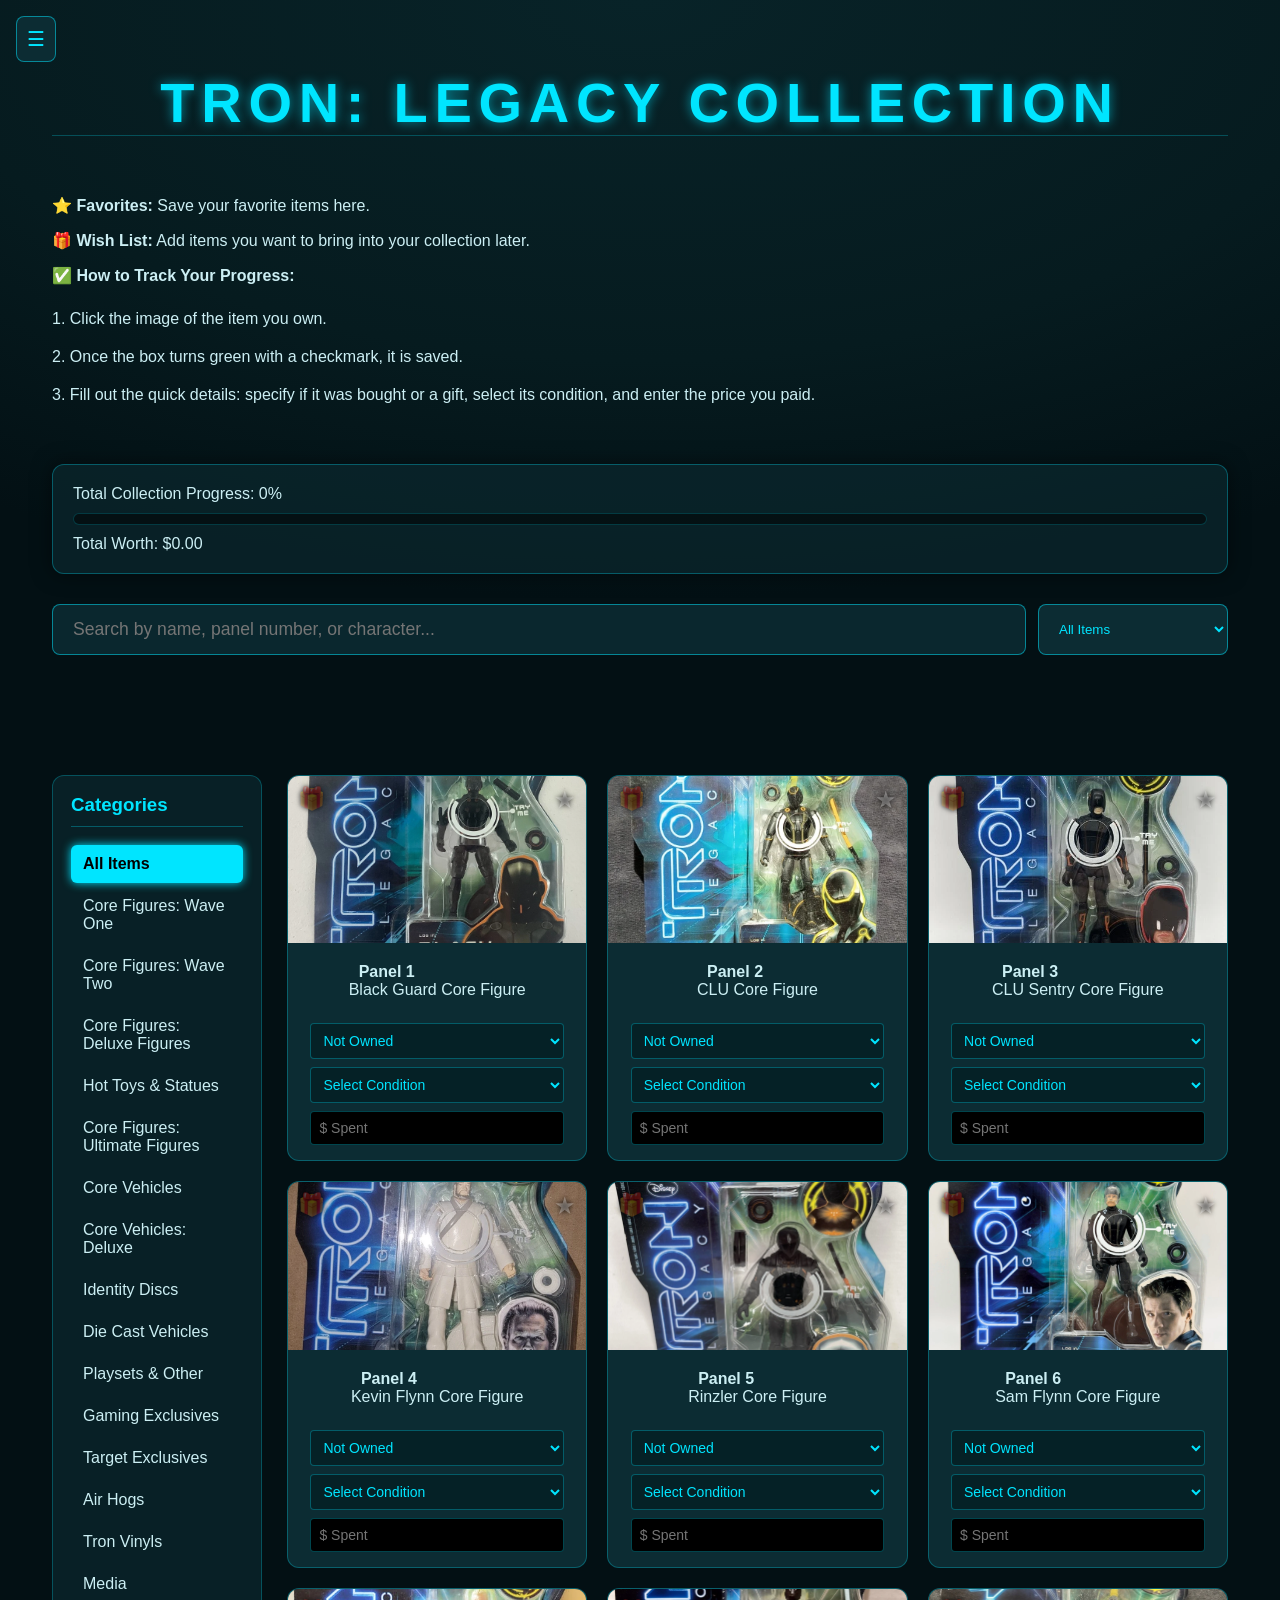
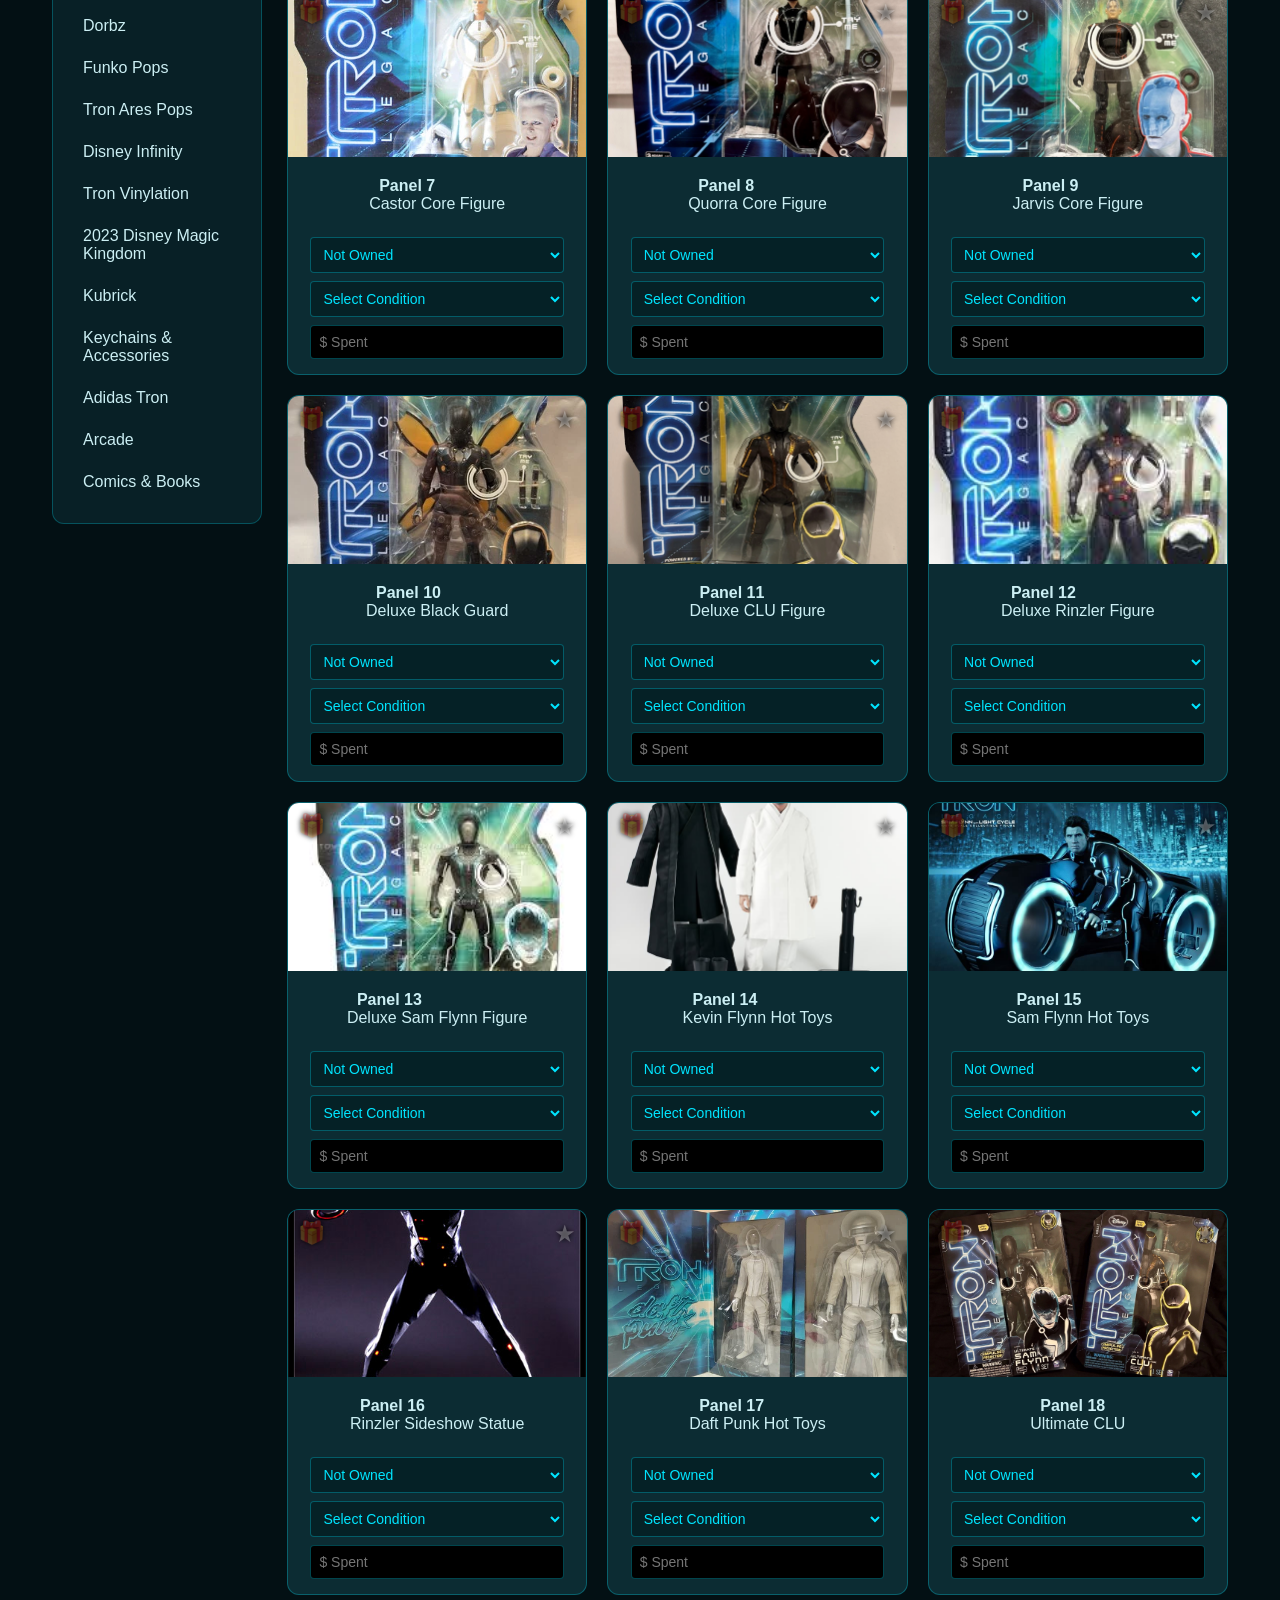
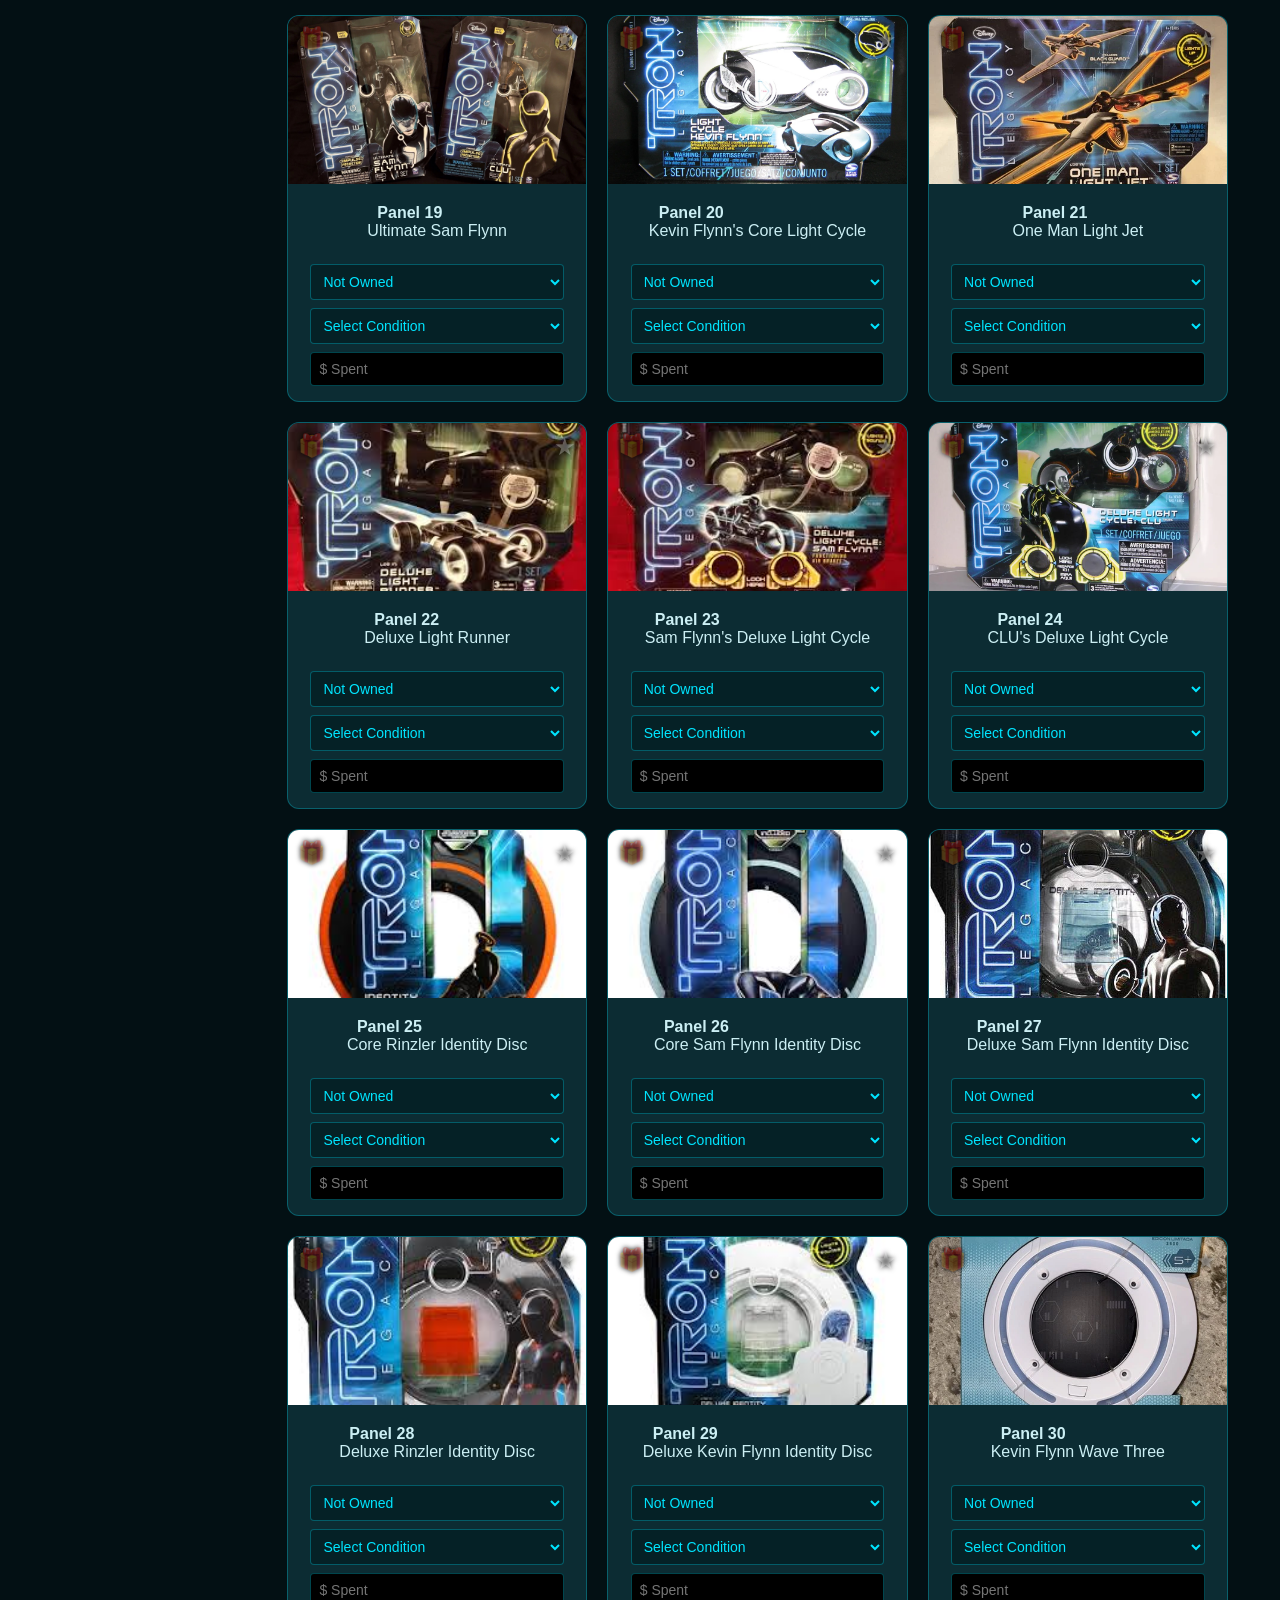
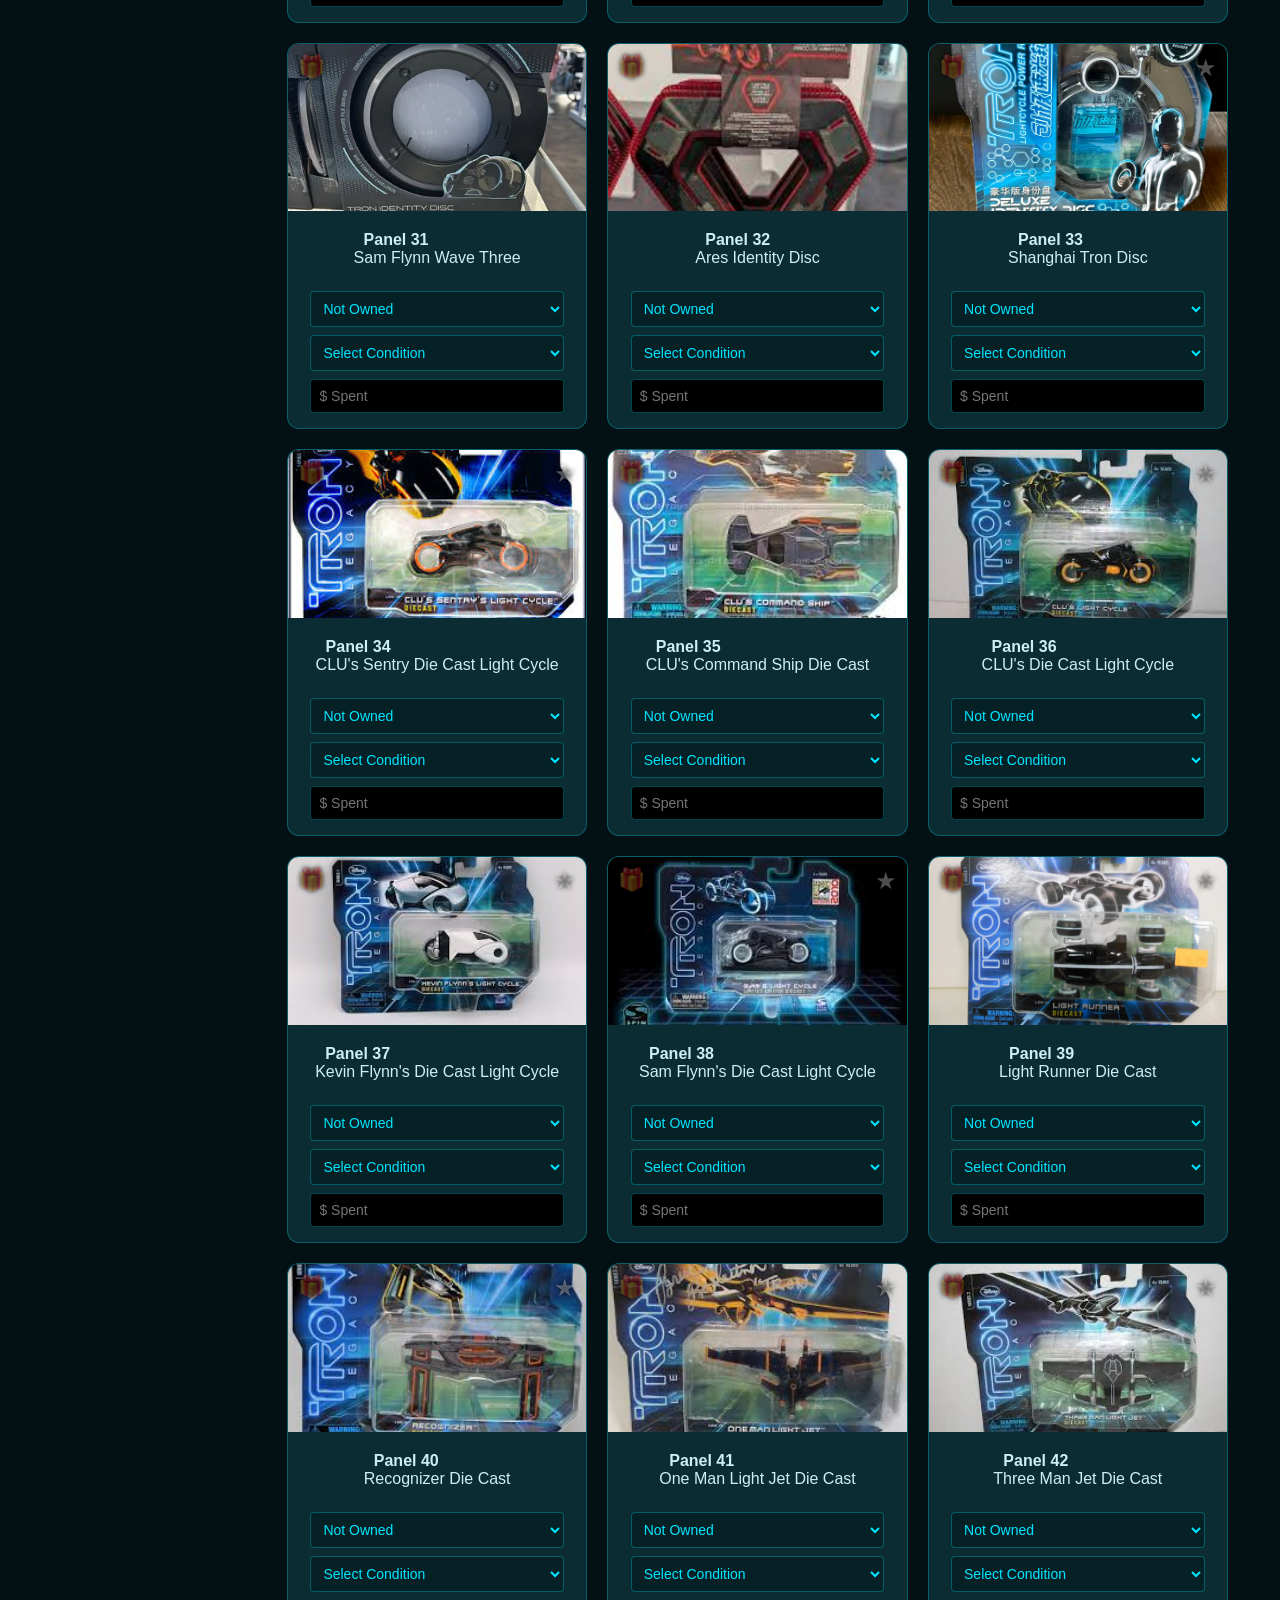
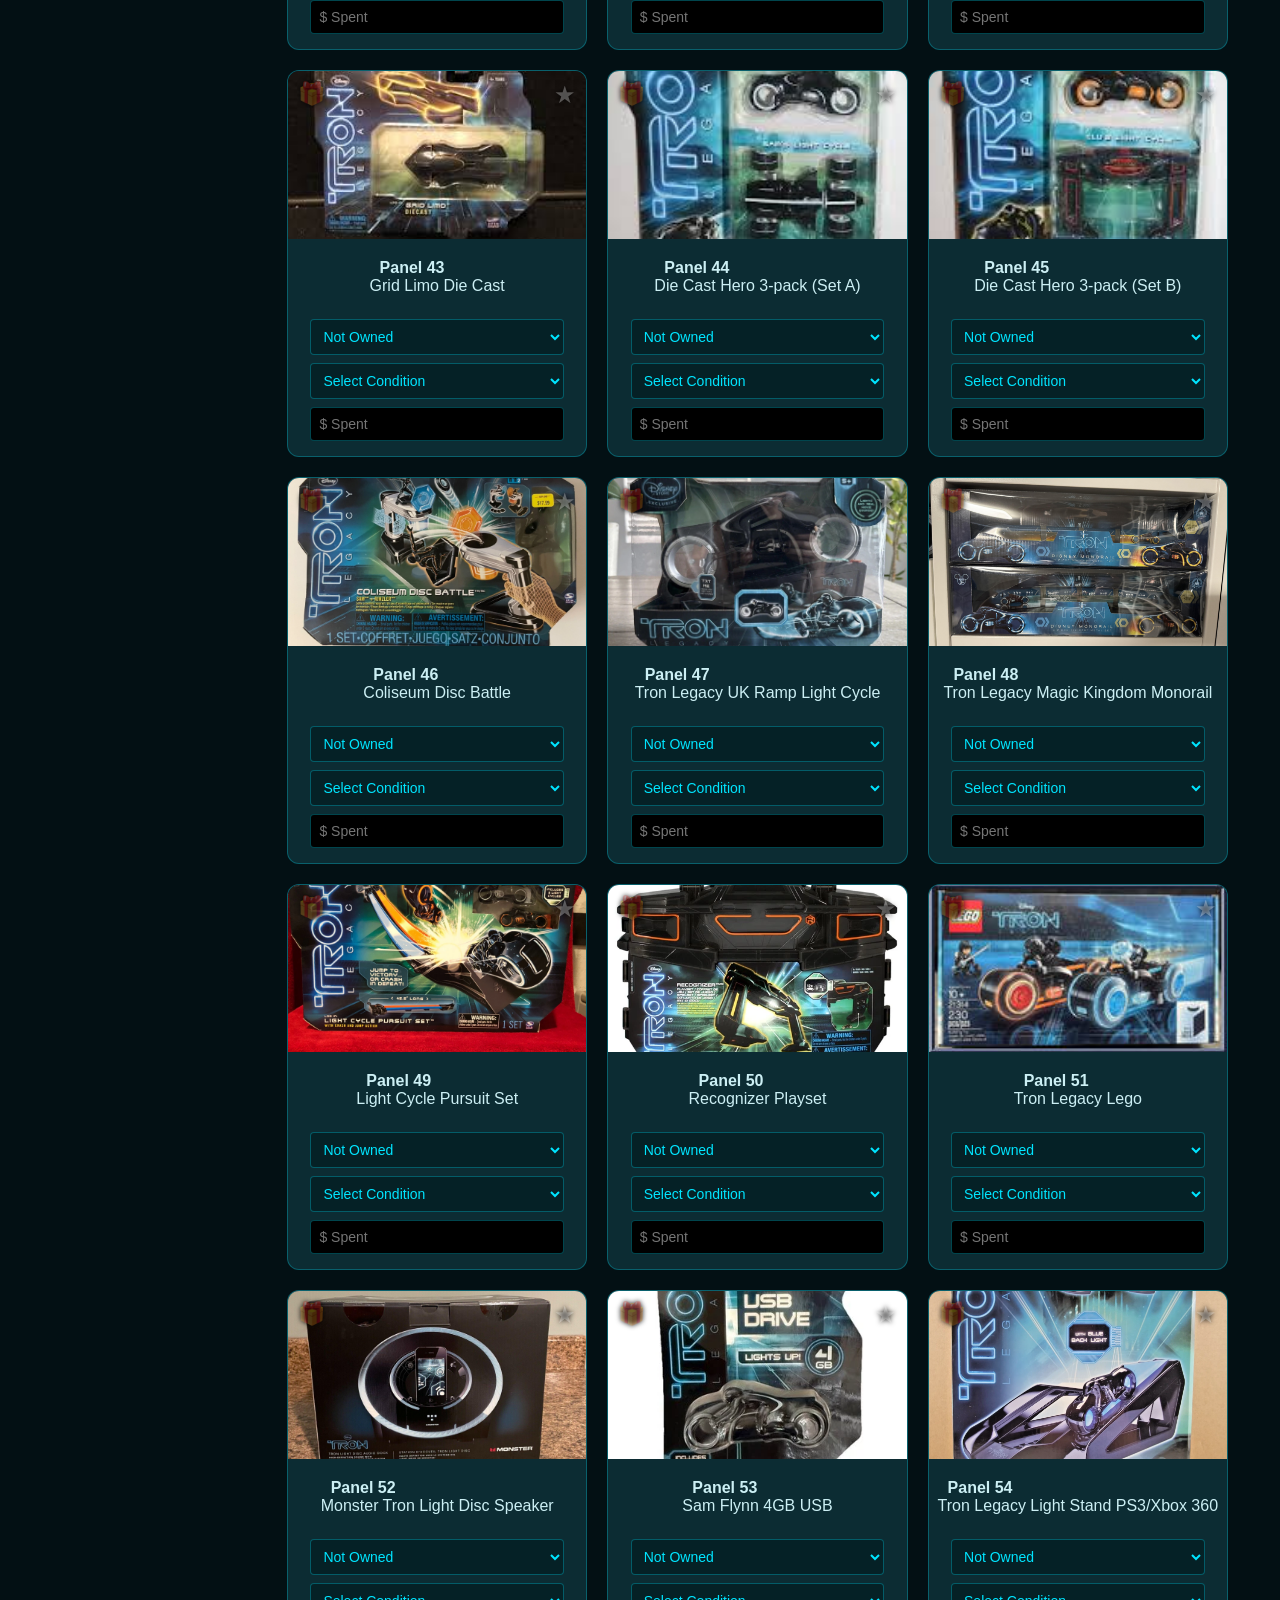
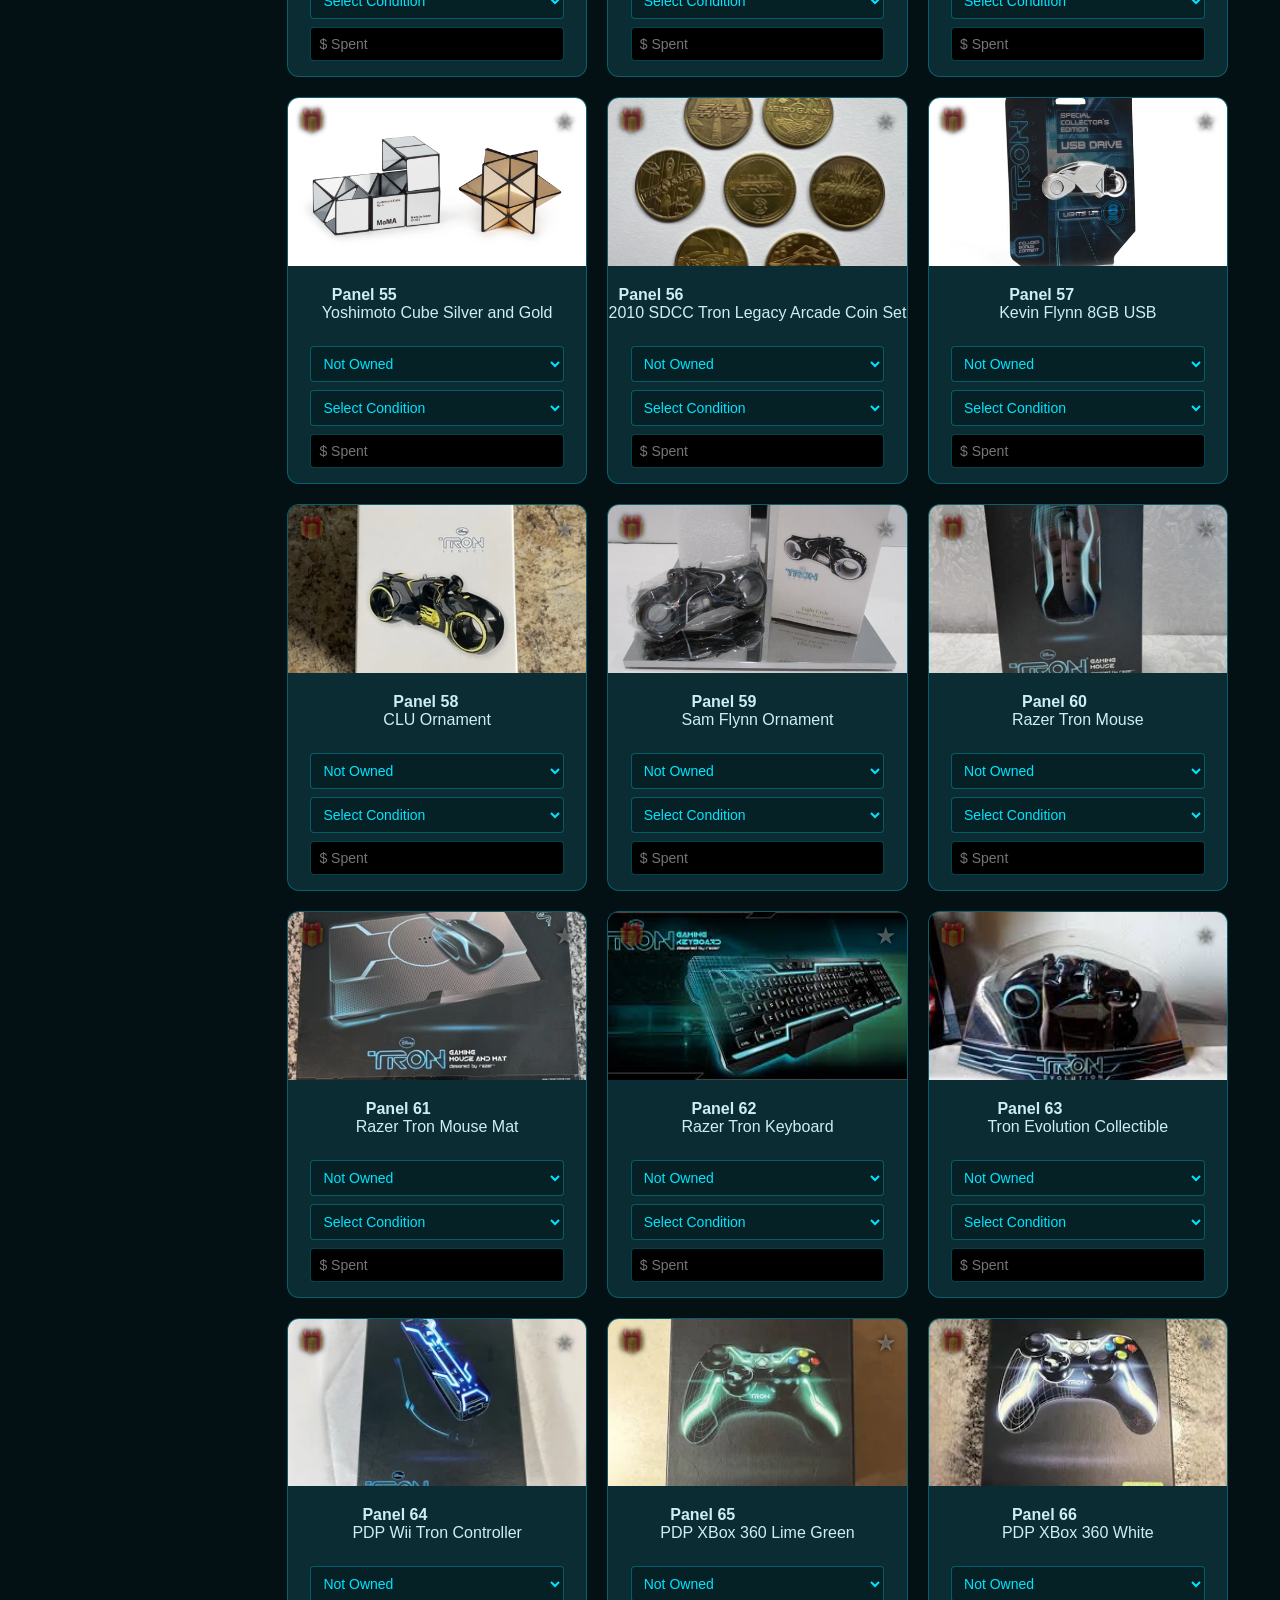
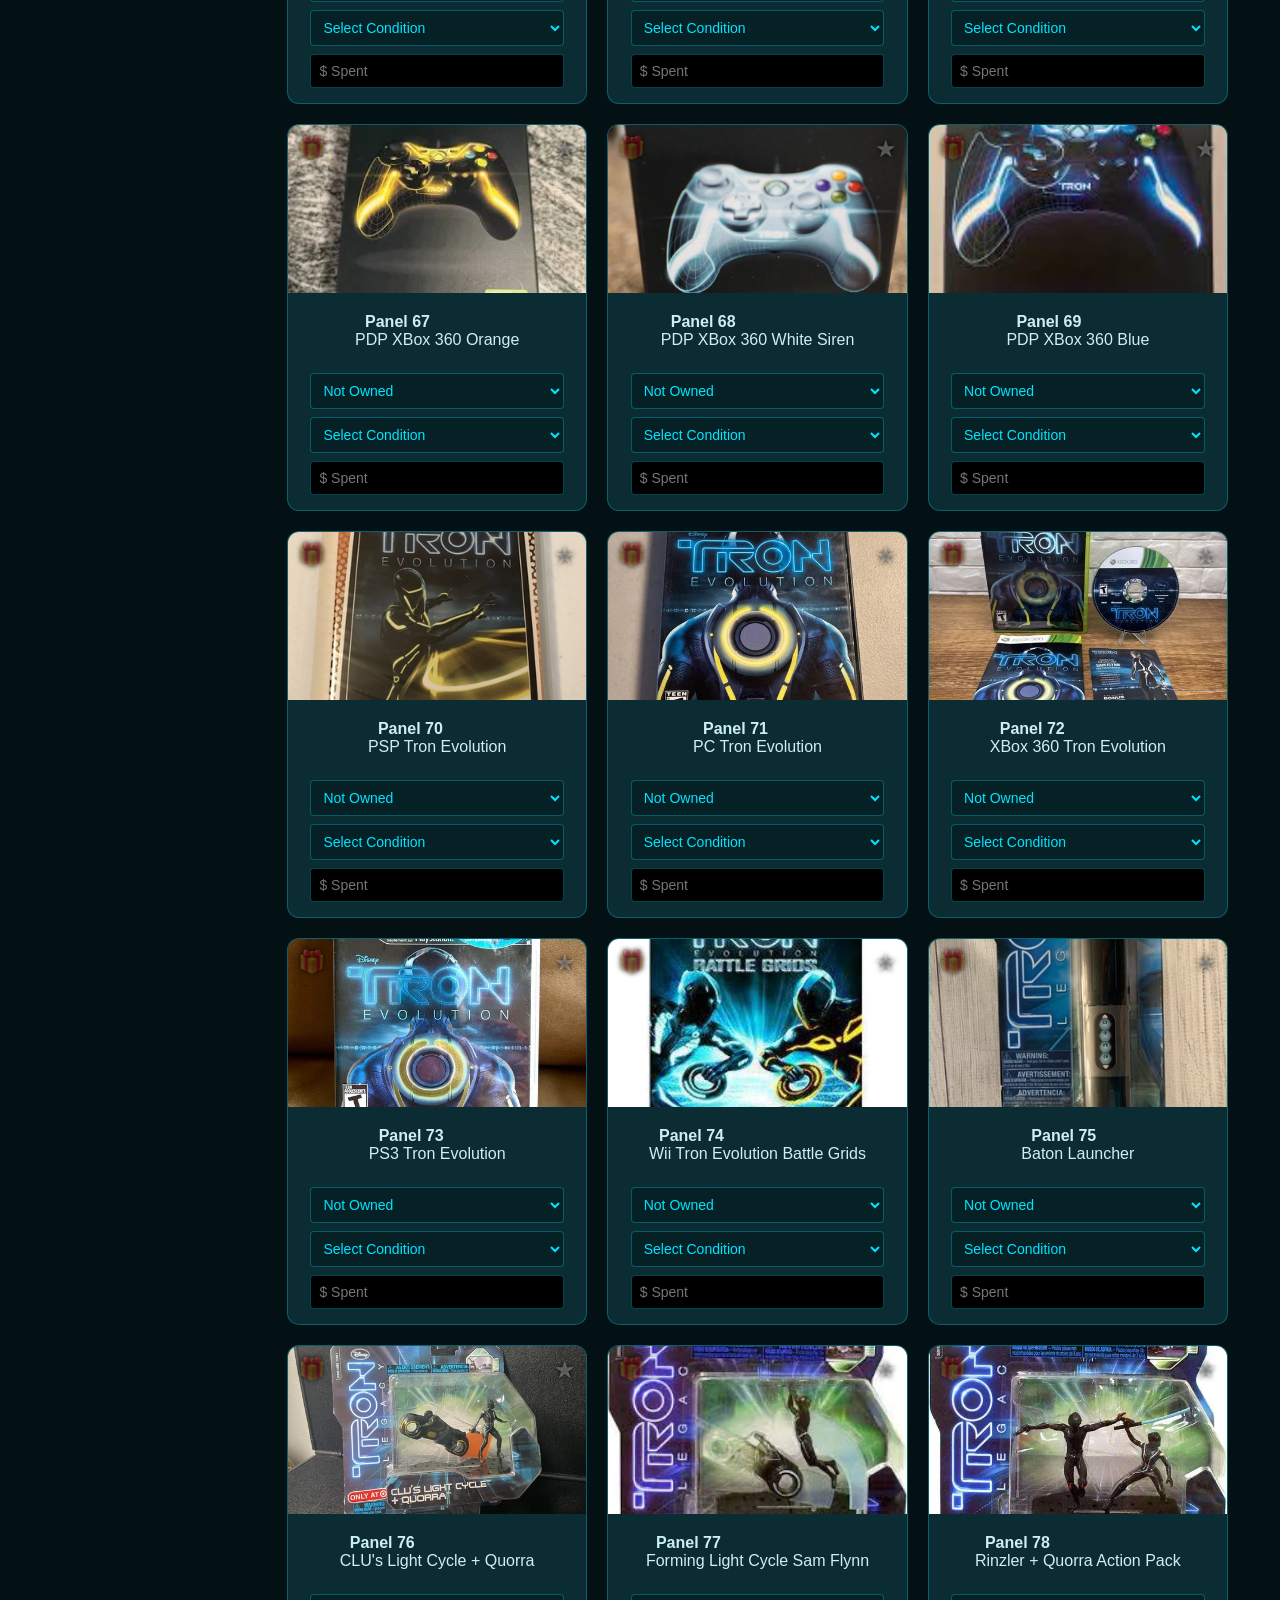
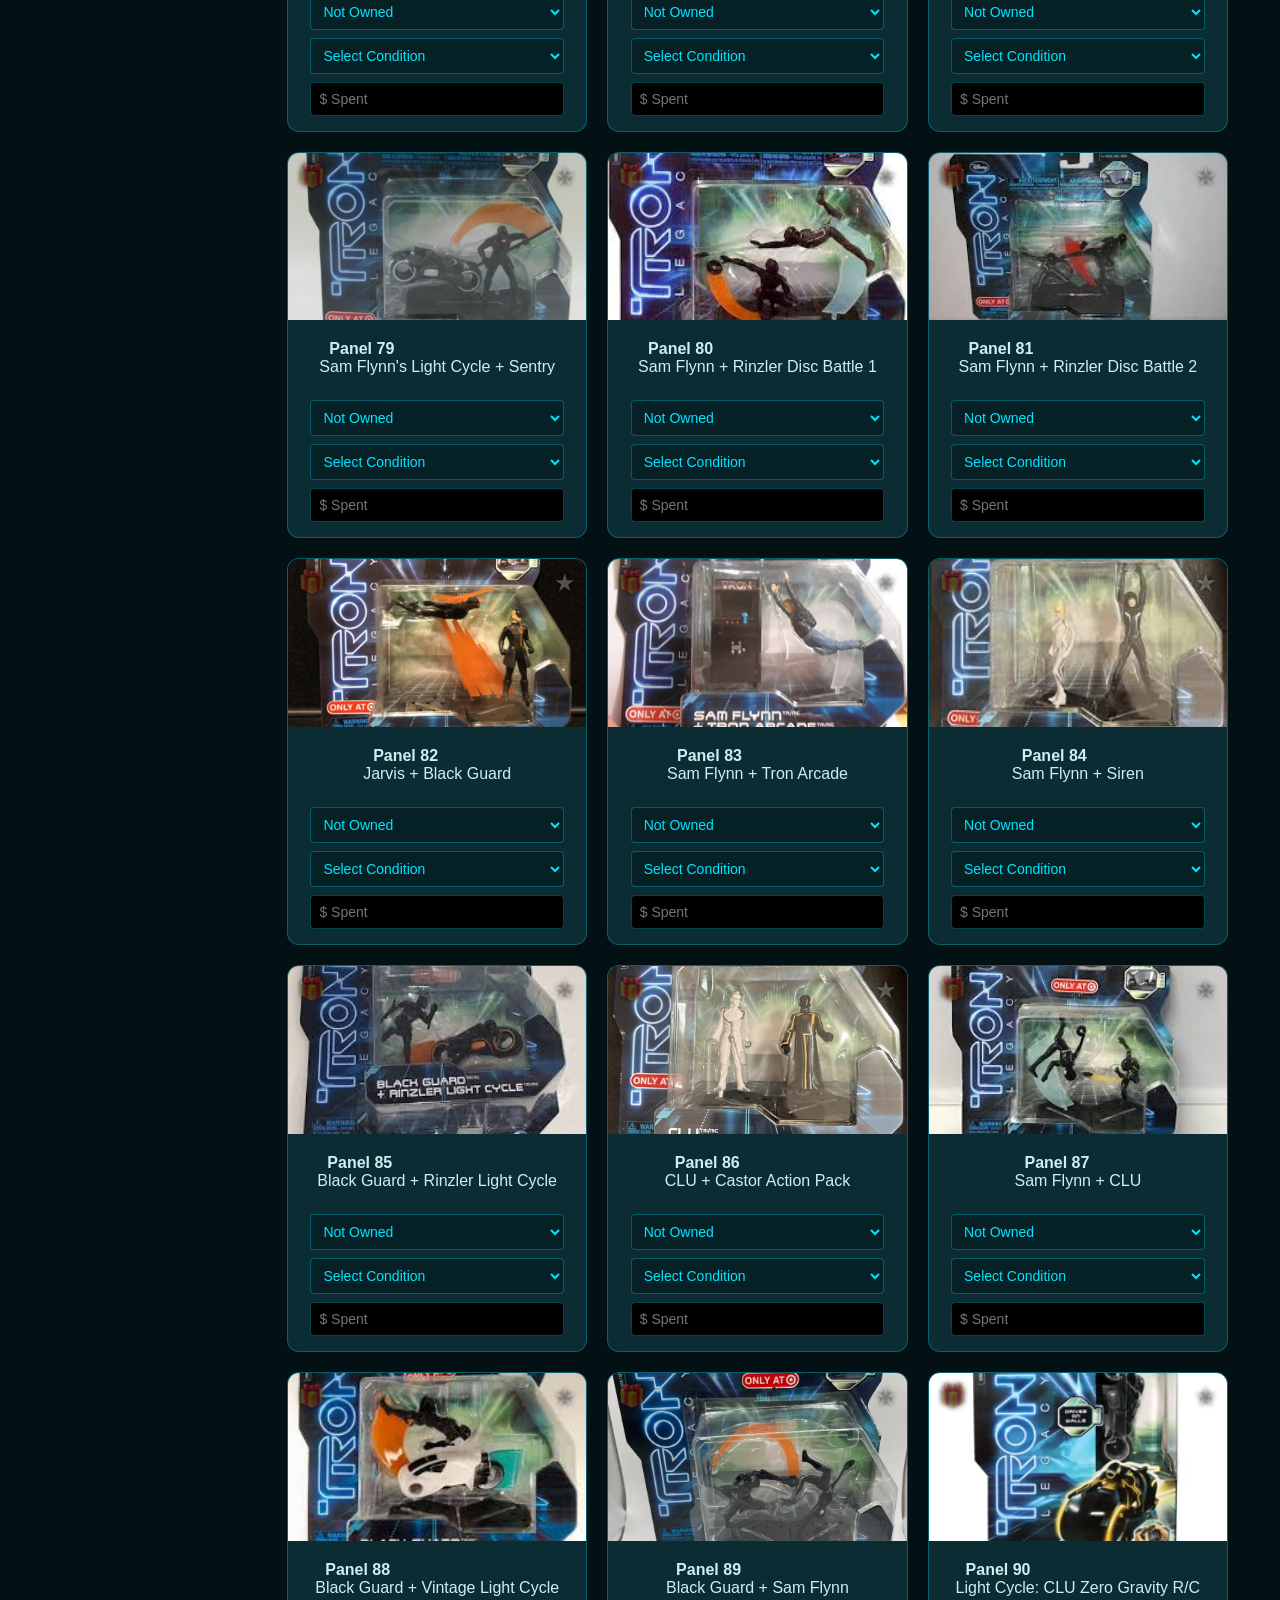
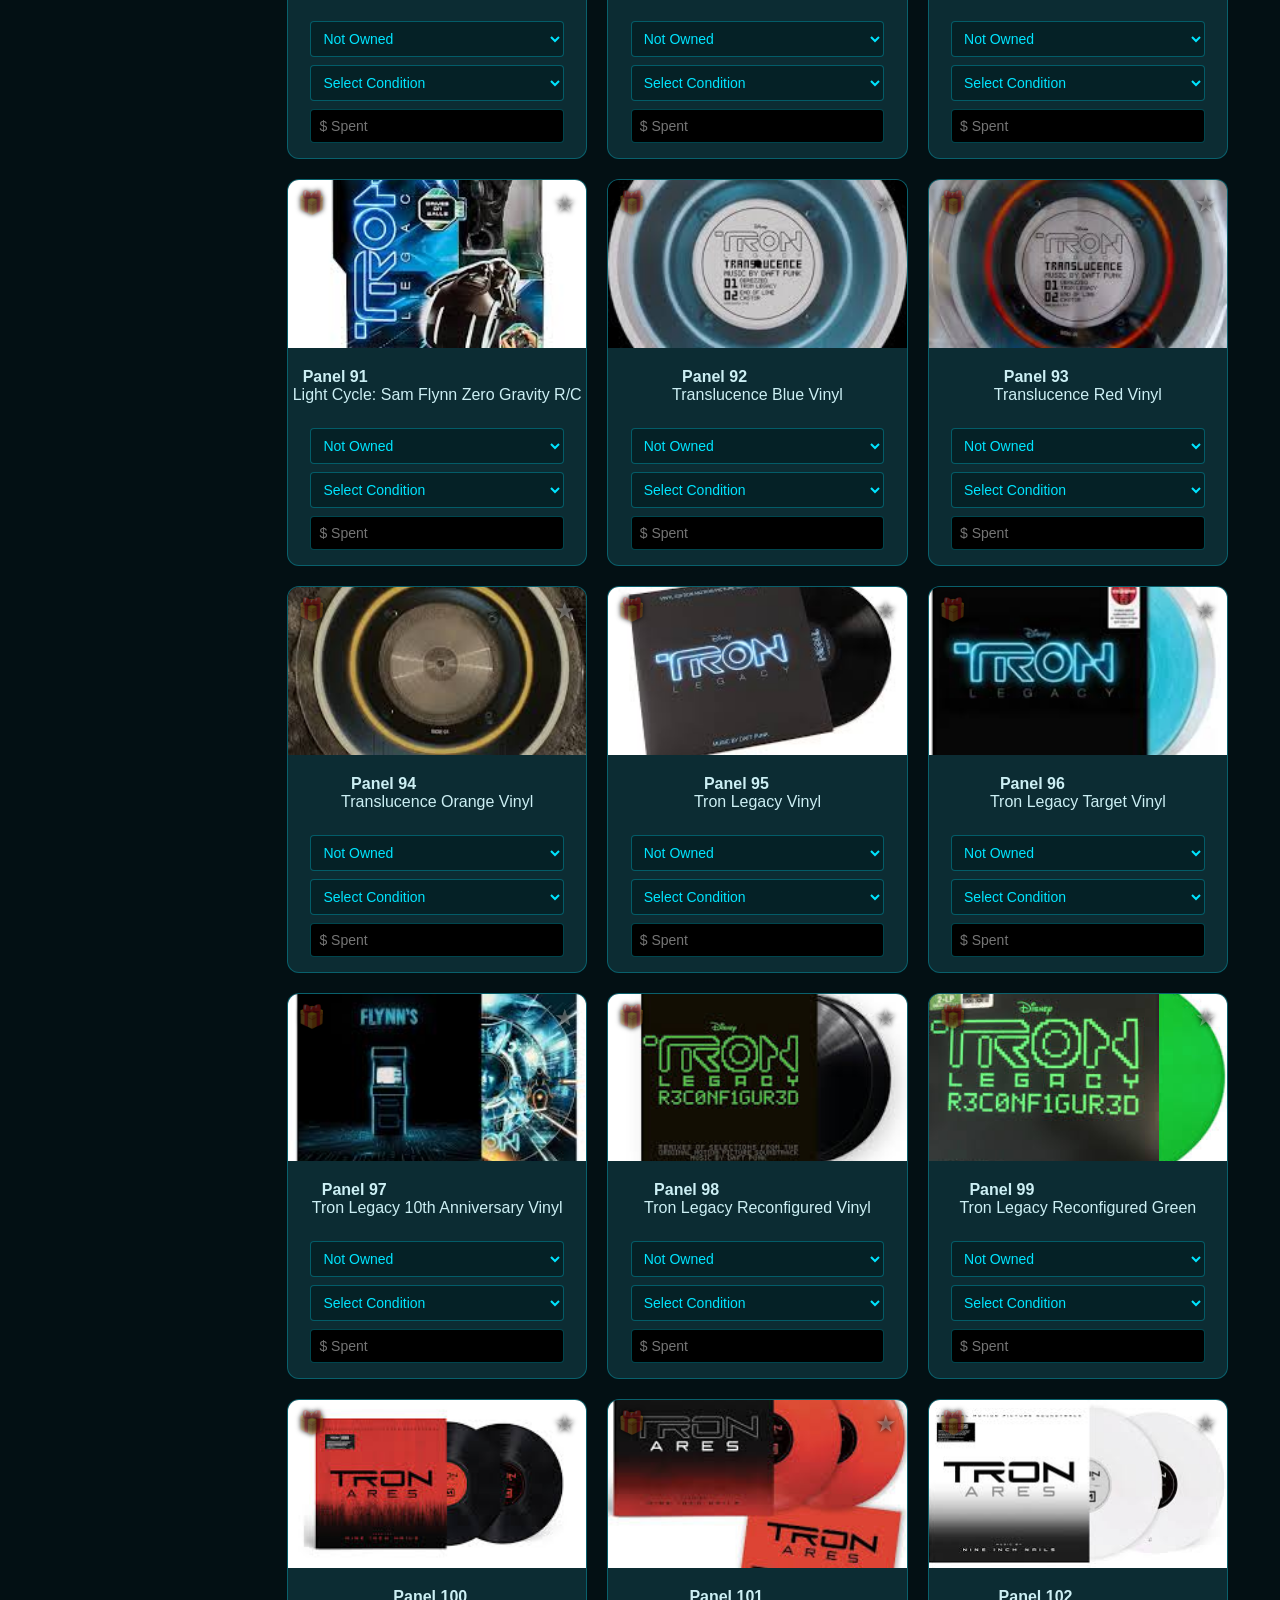
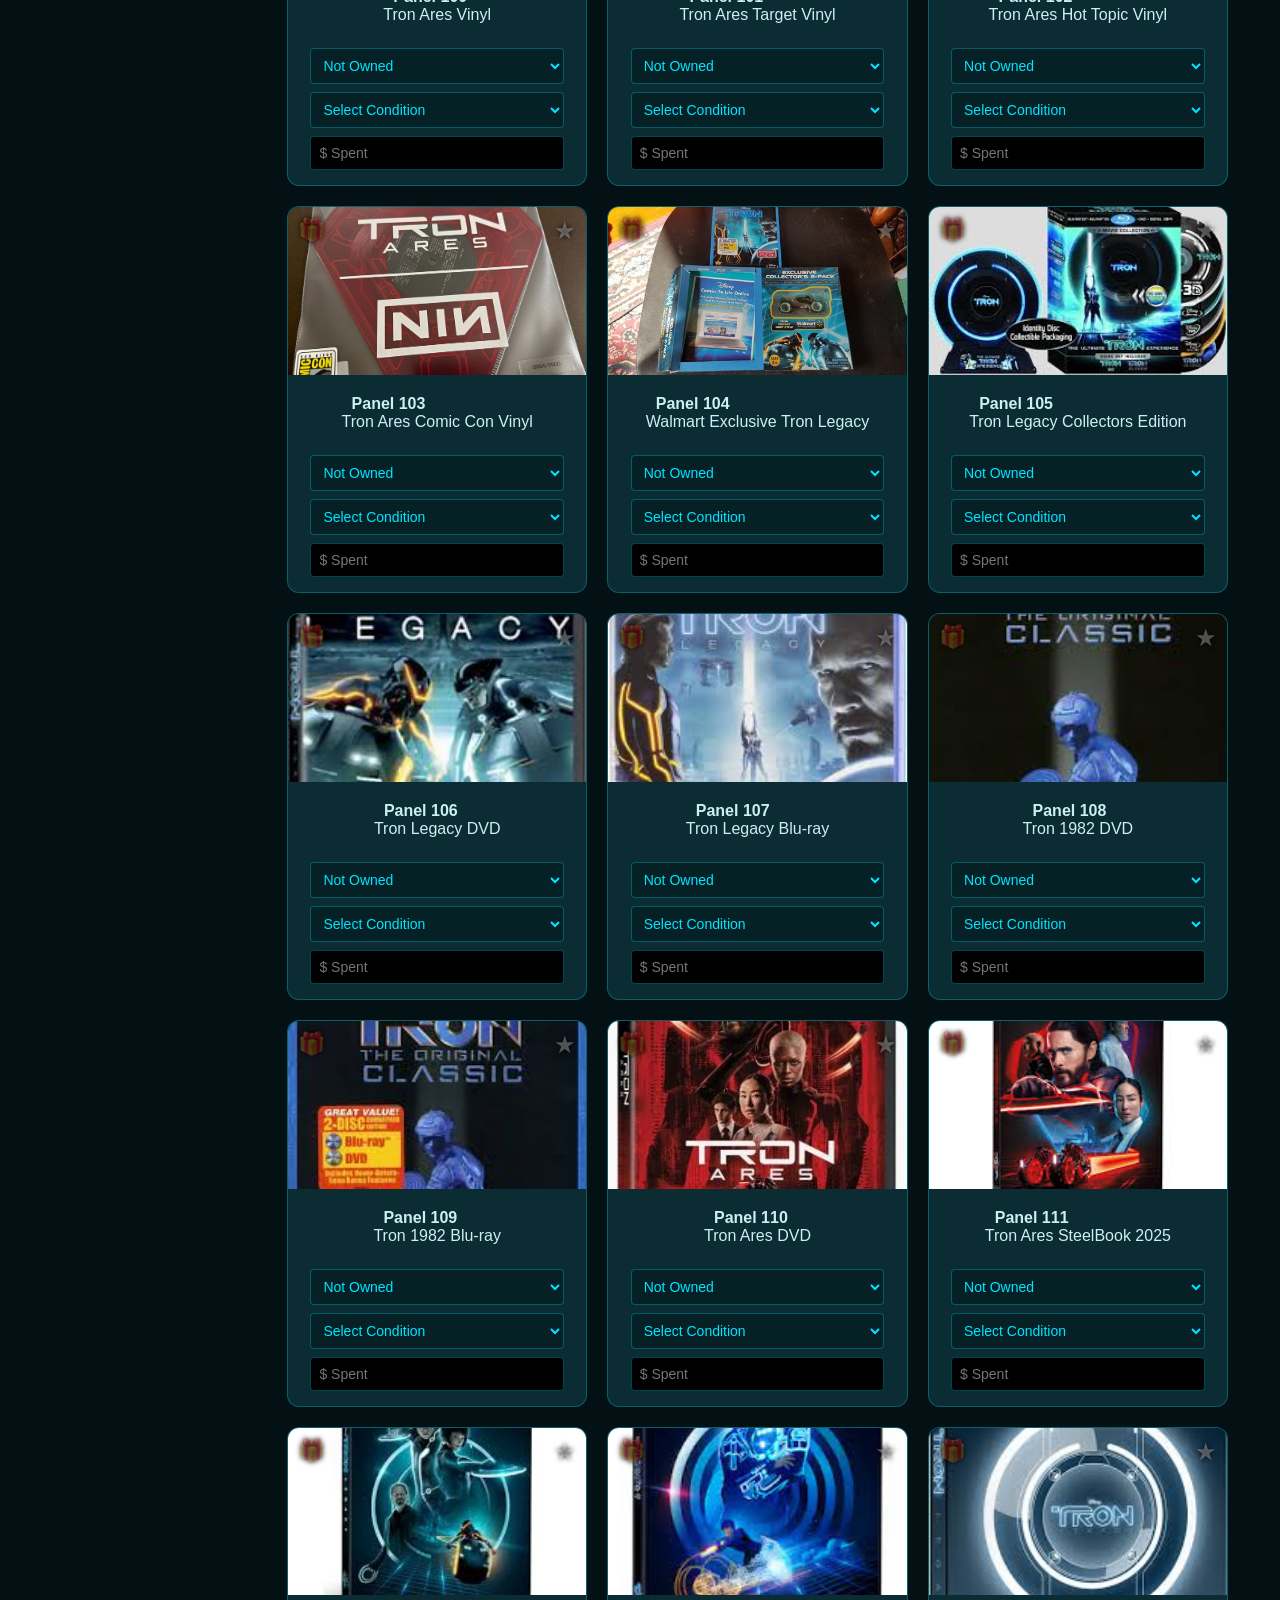
==== commit 4ee36ff2: "Update index.html" ====
--- a/index.html
+++ b/index.html
@@ -18,6 +18,19 @@
 
 </head>
 <body>
+
+<div id="theme-menu" style="position:fixed; top:16px; left:16px; z-index:9999;">
+  <button id="theme-toggle" onclick="toggleThemeMenu()" style="background:#0c2c33; border:1px solid rgba(0,229,255,0.5); border-radius:8px; padding:10px; cursor:pointer; color:#00e5ff; font-size:20px;">☰</button>
+  <div id="theme-dropdown" style="display:none; position:absolute; top:48px; left:0; background:#0c2c33; border:1px solid rgba(0,229,255,0.4); border-radius:10px; padding:8px; min-width:160px;">
+    <p style="color:#cceff4; font-size:11px; margin:4px 8px 8px; opacity:0.6; text-transform:uppercase; letter-spacing:0.1em;">Choose Theme</p>
+    <button onclick="setTheme('legacy')" class="theme-btn">⚡ Tron Legacy</button>
+    <button onclick="setTheme('ares')" class="theme-btn">🔴 Tron Ares</button>
+    <button onclick="setTheme('original')" class="theme-btn">🟣 Tron 1982</button>
+  </div>
+</div>
+
+
+
 
   <header class="wrap">
     <h1 class="title">TRON: LEGACY COLLECTION</h1>
--- a/Tron_website.css
+++ b/Tron_website.css
@@ -32,7 +32,7 @@
   text-align: center;
   letter-spacing: 0.12em;
   text-transform: uppercase;
-  font-size: clamp(28px, 6vw, 56px);
+  font-size: clamp(22px, 6vw, 56px);
   color: var(--accent);
   text-shadow: 0 0 12px rgba(0, 229, 255, 0.6);
   border-bottom: 1px solid rgba(0, 229, 255, 0.25);
@@ -157,12 +157,13 @@
 
 .content {
   flex: 1;
+  min-width: 0;
 }
 
 /* Grid & Cards */
 .grid { 
   display: grid; 
-  grid-template-columns: repeat(auto-fill, minmax(280px, 1fr)); 
+  grid-template-columns: repeat(auto-fill, minmax(260px, 1fr)); 
   gap: 20px; 
 }
 
@@ -372,16 +373,22 @@
   line-height: 1.6;
 }
 
-/* Media Breakpoint Adaptation Configuration Rules */
+/* ===================== TABLET (max 900px) ===================== */
 @media (max-width: 900px) {
   .main-container { 
     flex-direction: column; 
   }
+
   .sidebar { 
     width: 100%; 
     position: static; 
   }
-  
+
+  .grid {
+    grid-template-columns: repeat(auto-fill, minmax(220px, 1fr));
+    gap: 16px;
+  }
+
   .back-to-top {
     top: auto;
     bottom: 20px;
@@ -396,8 +403,90 @@
     right: 20px;
     transform: none;
   }
-  
+
   .back-to-top:hover {
     transform: scale(1.1);
   }
+}
+
+/* ===================== MOBILE (max 600px) ===================== */
+@media (max-width: 600px) {
+  .wrap {
+    padding: 20px 12px 32px;
+  }
+
+  .title {
+    font-size: clamp(20px, 8vw, 32px);
+    letter-spacing: 0.06em;
+  }
+
+  /* Stack search bar vertically on small screens */
+  .search-container {
+    flex-direction: column;
+    gap: 10px;
+    margin: 20px 0 24px;
+  }
+
+  .search-container select {
+    min-width: 100%;
+    width: 100%;
+  }
+
+  /* Two columns on mobile instead of one */
+  .grid {
+    grid-template-columns: repeat(2, 1fr);
+    gap: 12px;
+  }
+
+  .card {
+    padding-bottom: 10px;
+  }
+
+  /* Slightly smaller text on cards for mobile */
+  .card p {
+    font-size: 0.8rem;
+    margin: 8px 0 4px;
+  }
+
+  .card-controls {
+    width: 92%;
+    gap: 6px;
+  }
+
+  .source-select, .grading-select, .price-input {
+    font-size: 12px;
+    padding: 6px;
+  }
+
+  /* Sidebar scrolls horizontally on mobile */
+  .sidebar ul {
+    display: flex;
+    flex-wrap: wrap;
+    gap: 6px;
+  }
+
+  .sidebar li {
+    padding: 6px 10px;
+    font-size: 0.85rem;
+  }
+
+  .overall-progress-container {
+    padding: 14px;
+  }
+
+  .reset-btn {
+    margin: 30px auto 16px;
+    font-size: 0.85rem;
+  }
+}
+
+/* ===================== VERY SMALL (max 380px) ===================== */
+@media (max-width: 380px) {
+  .grid {
+    grid-template-columns: 1fr;
+  }
+
+  .title {
+    font-size: 20px;
+  }
 }
